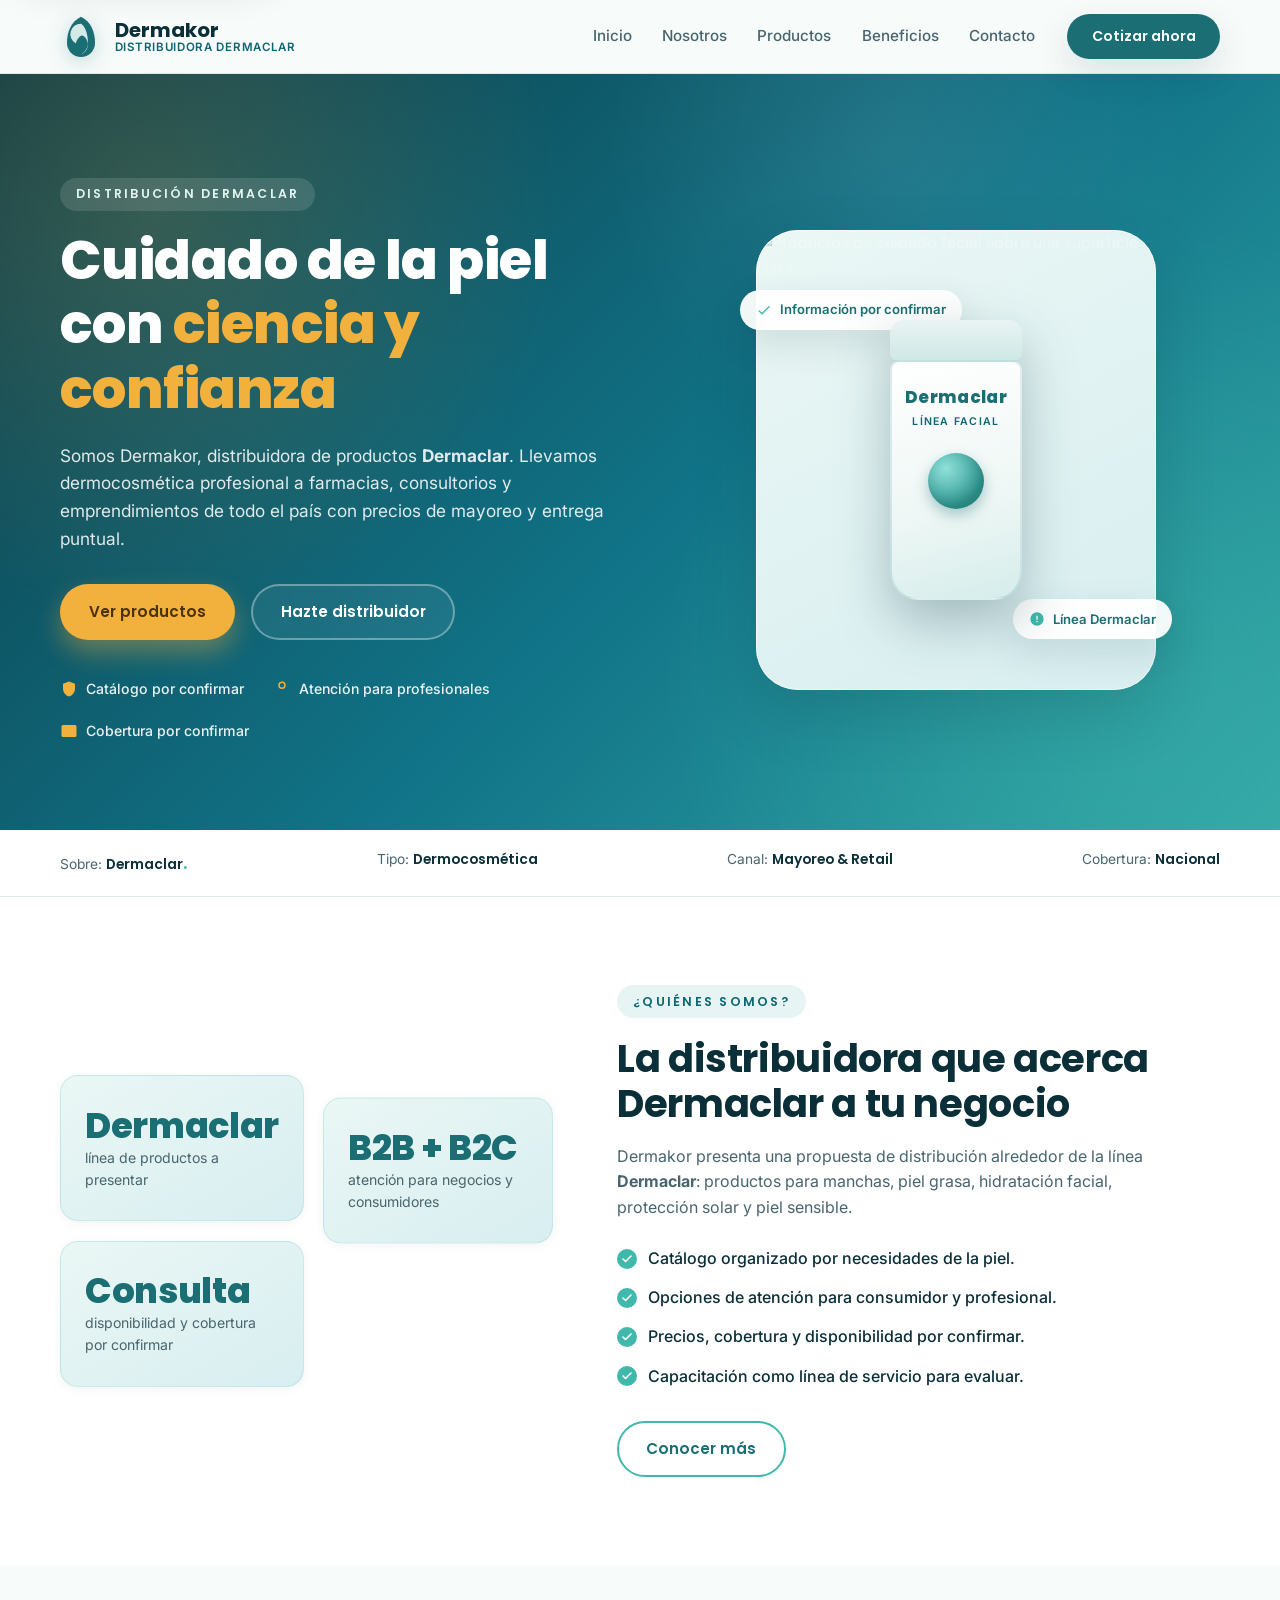
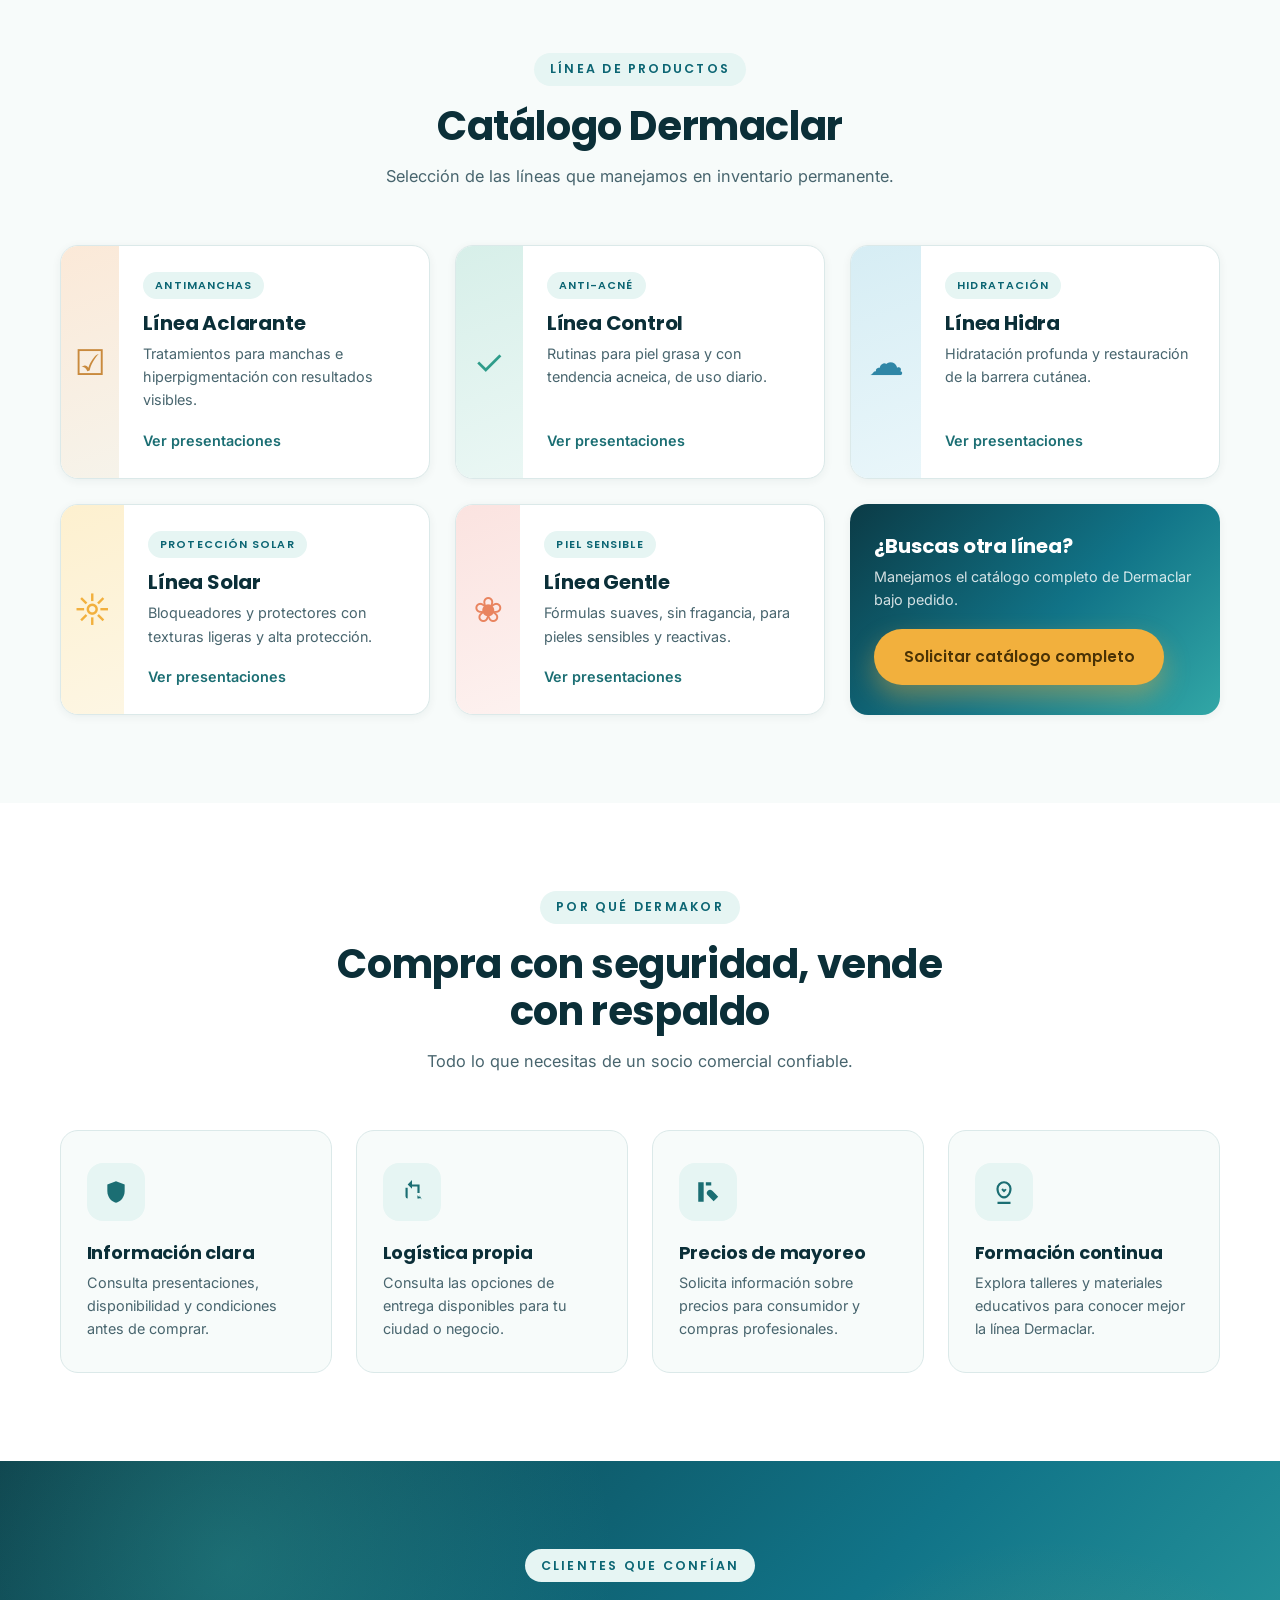
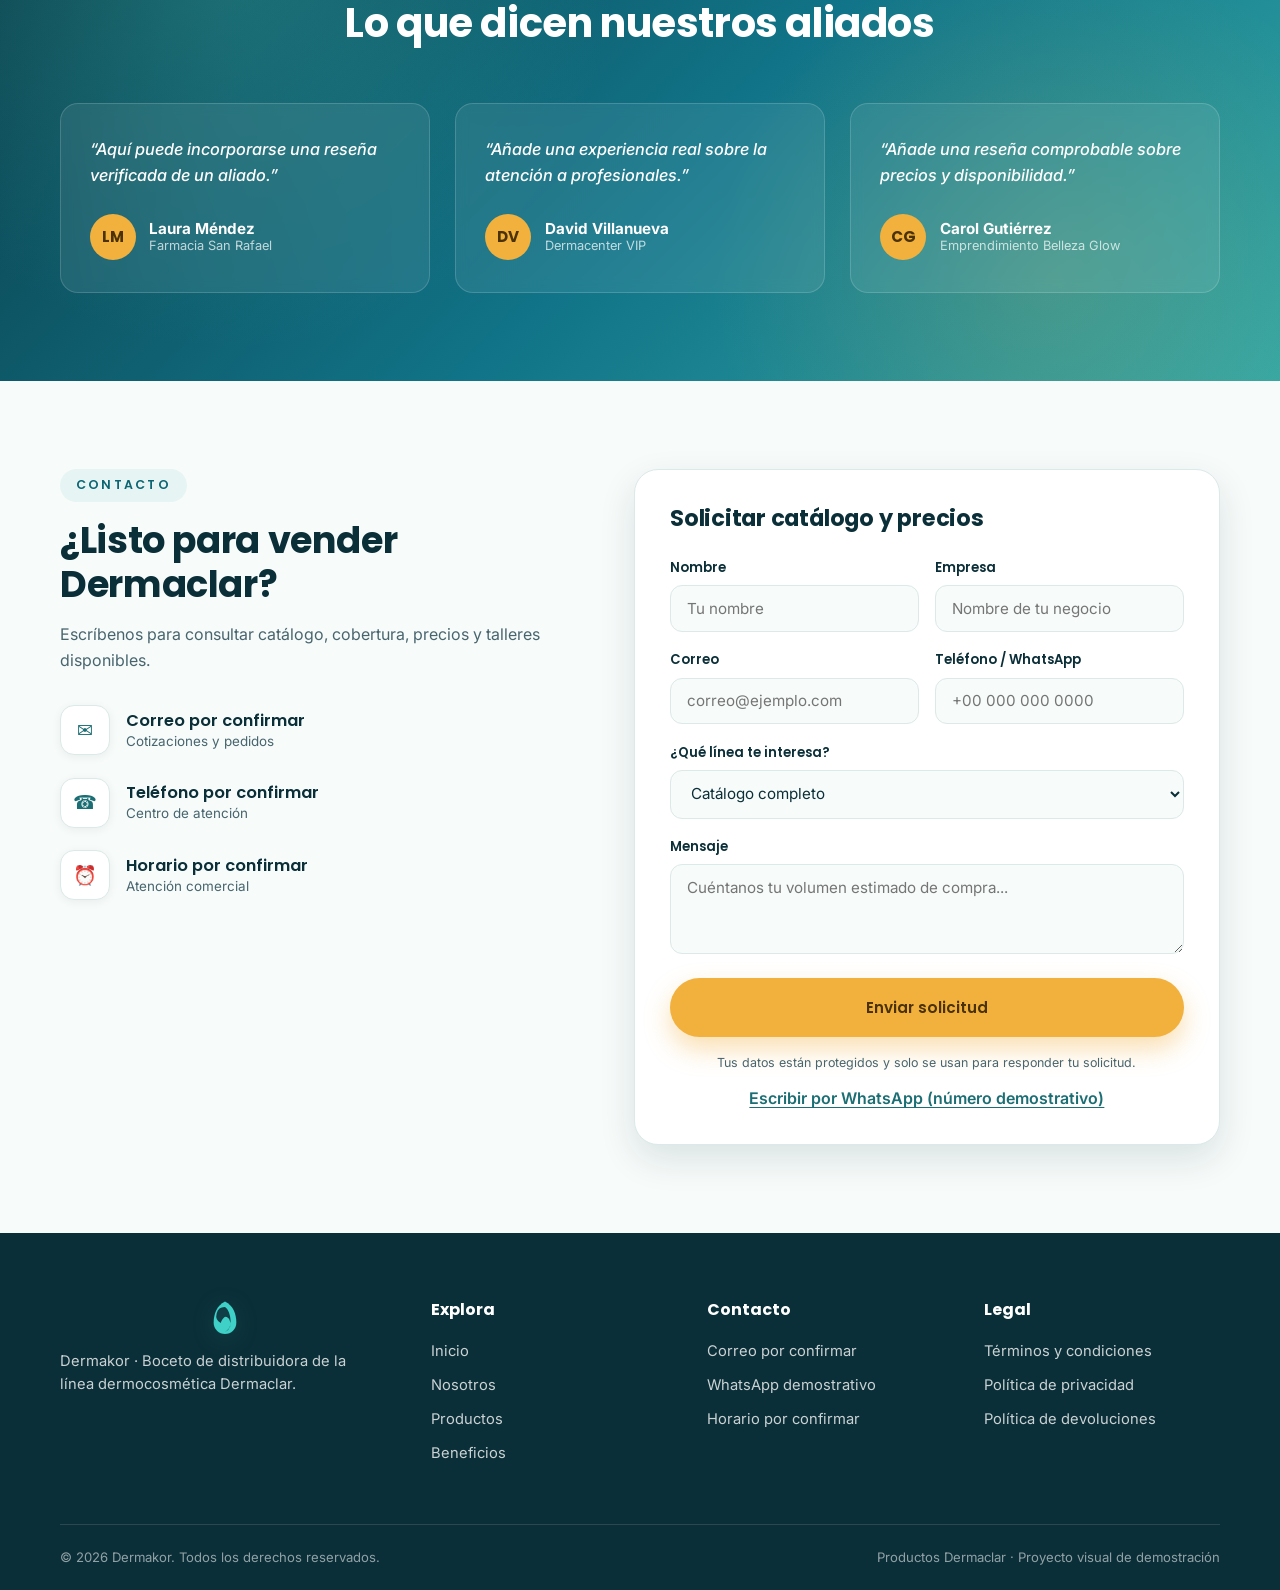
==== index.html @ c78ac9b1 "Publicar sitio web" ====
<!DOCTYPE html>
<html lang="es">
<head>
  <meta charset="UTF-8">
  <meta name="viewport" content="width=device-width, initial-scale=1.0">
  <title>Dermakor | Distribuidora de productos Dermaclar</title>
  <meta name="description" content="Boceto de Dermakor, distribuidora de productos Dermaclar para consumidores y profesionales.">
  <link rel="preconnect" href="https://fonts.googleapis.com">
  <link rel="preconnect" href="https://fonts.gstatic.com" crossorigin>
  <link href="https://fonts.googleapis.com/css2?family=Inter:wght@400;500;600&family=Poppins:wght@500;600;700;800&display=swap" rel="stylesheet">
  <link rel="icon" href="data:image/svg+xml,%3Csvg xmlns='http://www.w3.org/2000/svg' viewBox='0 0 48 48'%3E%3Cpath fill='%231b6e73' d='M24 2C12 8 8 20 8 32a16 16 0 0 0 32 0c0-12-4-24-16-30z'/%3E%3C/svg%3E">
  <link rel="stylesheet" href="styles.css">
</head>
<body>

  <a class="skip-link" href="#contenido">Saltar al contenido principal</a>

  <header class="site-header">
    <div class="container header-inner">
      <a href="#inicio" class="brand" aria-label="Dermakor inicio">
        <span class="brand-mark" aria-hidden="true">
          <svg viewBox="0 0 48 48" width="42" height="42" aria-hidden="true">
            <path fill="#1b6e73" d="M24 2C12 8 8 20 8 32a16 16 0 0 0 32 0c0-12-4-24-16-30z"/>
            <path fill="#eaf7f5" d="M24 10a12 12 0 0 0-6 22.5c1-3.5 2.7-6.2 5-8.2 1.3-1.2 3.4-.9 4.5.3 1 .7 1.9 1.6 2.5 2.7a12 12 0 0 1-6 17.7A16 16 0 0 0 32 32c0-11-3.7-19.4-8-22z" opacity=".9"/>
          </svg>
        </span>
        <span class="brand-text">
          <strong>Dermakor</strong>
          <small>Distribuidora Dermaclar</small>
        </span>
      </a>

      <nav class="main-nav" aria-label="Navegación principal">
        <a href="#inicio">Inicio</a>
        <a href="#nosotros">Nosotros</a>
        <a href="#productos">Productos</a>
        <a href="#beneficios">Beneficios</a>
        <a href="#contacto">Contacto</a>
      </nav>

      <a href="#contacto" class="btn btn-primary header-cta">Cotizar ahora</a>
    </div>
  </header>

  <main id="contenido">

    <!-- HERO -->
    <section class="hero" id="inicio">
      <div class="container hero-grid">
        <div class="hero-copy">
          <span class="eyebrow">Distribución Dermaclar</span>
          <h1>Cuidado de la piel con <span class="accent">ciencia y confianza</span></h1>
          <p>Somos Dermakor, distribuidora de productos <strong>Dermaclar</strong>. Llevamos dermocosmética profesional a farmacias, consultorios y emprendimientos de todo el país con precios de mayoreo y entrega puntual.</p>
          <div class="hero-actions">
            <a href="#productos" class="btn btn-primary">Ver productos</a>
            <a href="#contacto" class="btn btn-ghost">Hazte distribuidor</a>
          </div>
          <ul class="hero-mini">
            <li><svg viewBox="0 0 24 24" width="18" height="18" aria-hidden="true"><path fill="currentColor" d="M12 2 4 5v6c0 5.5 3.4 9.7 8 11 4.6-1.3 8-5.5 8-11V5l-8-3z"/></svg> Catálogo por confirmar</li>
            <li><svg viewBox="0 0 24 24" width="18" height="18" aria-hidden="true"><path fill="currentColor" d="M12 12a5 5 0 1 1 5-5 5 5 0 0 1-5 5zm0-8a3 3 0 1 0 3 3 3 3 0 0 0-3-3z"/></svg> Atención para profesionales</li>
            <li><svg viewBox="0 0 24 24" width="18" height="18" aria-hidden="true"><path fill="currentColor" d="M20 4H4a2 2 0 0 0-2 2v12a2 2 0 0 0 2 2h16a2 2 0 0 0 2-2V6a2 2 0 0 0-2-2z"/></svg> Cobertura por confirmar</li>
          </ul>
        </div>
        <figure class="hero-visual">
          <div class="card-skin">
            <img class="hero-image" src="https://images.unsplash.com/photo-1556228578-8c89e6adf883?auto=format&fit=crop&w=1000&q=85" alt="Productos de cuidado facial sobre una superficie clara" width="1000" height="1150" loading="eager">
            <div class="tube">
              <div class="tube-cap"></div>
              <div class="tube-body"><span>Dermaclar</span><small>Línea facial</small></div>
            </div>
            <div class="float-chip chip-top">
              <svg viewBox="0 0 24 24" width="16" height="16"><path fill="currentColor" d="M9 16.2 4.8 12l-1.4 1.4L9 19 21 7l-1.4-1.4z"/></svg>
              Información por confirmar
            </div>
            <div class="float-chip chip-bottom">
              <svg viewBox="0 0 24 24" width="16" height="16"><path fill="currentColor" d="M12 2a10 10 0 1 0 10 10A10 10 0 0 0 12 2zm1 15h-2v-2h2zm0-4h-2V7h2z"/></svg>
              Línea Dermaclar
            </div>
          </div>
          <figcaption class="visually-hidden">Imagen de referencia para el catálogo Dermakor.</figcaption>
        </figure>
      </div>
    </section>

    <!-- MARQUES DE CONFIANZA -->
    <div class="trust-bar">
      <div class="container trust-inner">
        <span>Sobre: <strong>Dermaclar<span class="dot">.</span></strong></span>
        <span>Tipo: <strong>Dermocosmética</strong></span>
        <span>Canal: <strong>Mayoreo &amp; Retail</strong></span>
        <span>Cobertura: <strong>Nacional</strong></span>
      </div>
    </div>

    <!-- NOSOTROS -->
    <section class="about" id="nosotros">
      <div class="container about-grid">
        <div class="about-media">
          <div class="about-card">
            <h3>Dermaclar</h3>
            <p>línea de productos a presentar</p>
          </div>
          <div class="about-card">
            <h3>B2B + B2C</h3>
            <p>atención para negocios y consumidores</p>
          </div>
          <div class="about-card">
            <h3>Consulta</h3>
            <p>disponibilidad y cobertura por confirmar</p>
          </div>
        </div>
        <div class="about-copy">
          <span class="eyebrow">¿Quiénes somos?</span>
          <h2>La distribuidora que acerca Dermaclar a tu negocio</h2>
          <p>Dermakor presenta una propuesta de distribución alrededor de la línea <strong>Dermaclar</strong>: productos para manchas, piel grasa, hidratación facial, protección solar y piel sensible.</p>
          <ul class="check-list">
            <li>Catálogo organizado por necesidades de la piel.</li>
            <li>Opciones de atención para consumidor y profesional.</li>
            <li>Precios, cobertura y disponibilidad por confirmar.</li>
            <li>Capacitación como línea de servicio para evaluar.</li>
          </ul>
          <a href="#contacto" class="btn btn-outline">Conocer más</a>
        </div>
      </div>
    </section>

    <!-- PRODUCTOS -->
    <section class="products" id="productos">
      <div class="container">
        <div class="section-head">
          <span class="eyebrow">Línea de productos</span>
          <h2>Catálogo Dermaclar</h2>
          <p>Selección de las líneas que manejamos en inventario permanente.</p>
        </div>

        <div class="product-grid">
          <article class="product-card">
            <div class="swatch swatch-clear">
              <span class="swatch-icon" aria-hidden="true">&#9745;</span>
            </div>
            <div class="product-body">
              <span class="tag">Antimanchas</span>
              <h3>Línea Aclarante</h3>
              <p>Tratamientos para manchas e hiperpigmentación con resultados visibles.</p>
              <a class="product-link" href="#contacto">Ver presentaciones</a>
            </div>
          </article>

          <article class="product-card">
            <div class="swatch swatch-mint">
              <span class="swatch-icon" aria-hidden="true">&#10003;</span>
            </div>
            <div class="product-body">
              <span class="tag">Anti-acné</span>
              <h3>Línea Control</h3>
              <p>Rutinas para piel grasa y con tendencia acneica, de uso diario.</p>
              <a class="product-link" href="#contacto">Ver presentaciones</a>
            </div>
          </article>

          <article class="product-card">
            <div class="swatch swatch-blue">
              <span class="swatch-icon" aria-hidden="true">&#9729;</span>
            </div>
            <div class="product-body">
              <span class="tag">Hidratación</span>
              <h3>Línea Hidra</h3>
              <p>Hidratación profunda y restauración de la barrera cutánea.</p>
              <a class="product-link" href="#contacto">Ver presentaciones</a>
            </div>
          </article>

          <article class="product-card">
            <div class="swatch swatch-sun">
              <span class="swatch-icon" aria-hidden="true">&#9788;</span>
            </div>
            <div class="product-body">
              <span class="tag">Protección solar</span>
              <h3>Línea Solar</h3>
              <p>Bloqueadores y protectores con texturas ligeras y alta protección.</p>
              <a class="product-link" href="#contacto">Ver presentaciones</a>
            </div>
          </article>

          <article class="product-card">
            <div class="swatch swatch-cream">
              <span class="swatch-icon" aria-hidden="true">&#10048;</span>
            </div>
            <div class="product-body">
              <span class="tag">Piel sensible</span>
              <h3>Línea Gentle</h3>
              <p>Fórmulas suaves, sin fragancia, para pieles sensibles y reactivas.</p>
              <a class="product-link" href="#contacto">Ver presentaciones</a>
            </div>
          </article>

          <article class="product-card product-card-cta">
            <div class="product-body">
              <h3>¿Buscas otra línea?</h3>
              <p>Manejamos el catálogo completo de Dermaclar bajo pedido.</p>
              <a href="#contacto" class="btn btn-primary">Solicitar catálogo completo</a>
            </div>
          </article>
        </div>
      </div>
    </section>

    <!-- BENEFICIOS -->
    <section class="benefits" id="beneficios">
      <div class="container">
        <div class="section-head">
          <span class="eyebrow">Por qué Dermakor</span>
          <h2>Compra con seguridad, vende con respaldo</h2>
          <p>Todo lo que necesitas de un socio comercial confiable.</p>
        </div>

        <div class="benefit-grid">
          <div class="benefit">
            <span class="benefit-icon" aria-hidden="true">
              <svg viewBox="0 0 24 24" width="26" height="26"><path fill="currentColor" d="M12 2 4 5v6c0 5.5 3.4 9.7 8 11 4.6-1.3 8-5.5 8-11V5l-8-3z"/></svg>
            </span>
            <h3>Información clara</h3>
            <p>Consulta presentaciones, disponibilidad y condiciones antes de comprar.</p>
          </div>
          <div class="benefit">
            <span class="benefit-icon" aria-hidden="true">
              <svg viewBox="0 0 24 24" width="26" height="26"><path fill="currentColor" d="M12 3v2h7v8h-2V7h-5v2l-4-4 4-4v2zm7 12v3H8a2 2 0 0 1-2-2V8h2v10h9v-3l4 4z"/></svg>
            </span>
            <h3>Logística propia</h3>
            <p>Consulta las opciones de entrega disponibles para tu ciudad o negocio.</p>
          </div>
          <div class="benefit">
            <span class="benefit-icon" aria-hidden="true">
              <svg viewBox="0 0 24 24" width="26" height="26"><path fill="currentColor" d="M11.8 10.9a3 3 0 0 1 4.2 0l5.4 5.4-4.2 4.2-5.4-5.4a3 3 0 0 1 0-4.2zM3 21V3h5v18zM10 3h5v3h-5z"/></svg>
            </span>
            <h3>Precios de mayoreo</h3>
            <p>Solicita información sobre precios para consumidor y compras profesionales.</p>
          </div>
          <div class="benefit">
            <span class="benefit-icon" aria-hidden="true">
              <svg viewBox="0 0 24 24" width="26" height="26"><path fill="currentColor" d="M12 2a7 7 0 0 1 7 7c0 5-3.5 9-7 9s-7-4-7-9a7 7 0 0 1 7-7zm0 2a5 5 0 0 0-5 5c0 4.2 2.4 6.8 5 7 2.6-.2 5-2.8 5-7a5 5 0 0 0-5-5zm-1 4.5L9.5 10 12 12.5l2.5-2.5L13 9l-1 1zM6 21h12v2H6z"/></svg>
            </span>
            <h3>Formación continua</h3>
            <p>Explora talleres y materiales educativos para conocer mejor la línea Dermaclar.</p>
          </div>
        </div>
      </div>
    </section>

    <!-- TESTIMONIOS -->
    <section class="testimonials">
      <div class="container">
        <div class="section-head light">
          <span class="eyebrow eye-light">Clientes que confían</span>
          <h2>Lo que dicen nuestros aliados</h2>
        </div>
        <div class="quote-grid">
          <figure class="quote">
            <blockquote>“Aquí puede incorporarse una reseña verificada de un aliado.”</blockquote>
            <figcaption>
              <span class="quote-avatar">LM</span>
              <div><strong>Laura Méndez</strong><small>Farmacia San Rafael</small></div>
            </figcaption>
          </figure>
          <figure class="quote">
            <blockquote>“Añade una experiencia real sobre la atención a profesionales.”</blockquote>
            <figcaption>
              <span class="quote-avatar">DV</span>
              <div><strong>David Villanueva</strong><small>Dermacenter VIP</small></div>
            </figcaption>
          </figure>
          <figure class="quote">
            <blockquote>“Añade una reseña comprobable sobre precios y disponibilidad.”</blockquote>
            <figcaption>
              <span class="quote-avatar">CG</span>
              <div><strong>Carol Gutiérrez</strong><small>Emprendimiento Belleza Glow</small></div>
            </figcaption>
          </figure>
        </div>
      </div>
    </section>

    <!-- CONTACTO -->
    <section class="contact" id="contacto">
      <div class="container contact-grid">
        <div class="contact-info">
          <span class="eyebrow">Contacto</span>
          <h2>¿Listo para vender Dermaclar?</h2>
          <p>Escríbenos para consultar catálogo, cobertura, precios y talleres disponibles.</p>
          <ul class="contact-list">
            <li>
              <span class="c-icon" aria-hidden="true">&#9993;</span>
              <div><strong>Correo por confirmar</strong><small>Cotizaciones y pedidos</small></div>
            </li>
            <li>
              <span class="c-icon" aria-hidden="true">&#9742;</span>
              <div><strong>Teléfono por confirmar</strong><small>Centro de atención</small></div>
            </li>
            <li>
              <span class="c-icon" aria-hidden="true">&#9200;</span>
              <div><strong>Horario por confirmar</strong><small>Atención comercial</small></div>
            </li>
          </ul>
        </div>
        <form class="contact-form" action="#" method="post">
          <h3>Solicitar catálogo y precios</h3>
          <div class="field-row">
            <label>Nombre<input type="text" name="nombre" placeholder="Tu nombre" required></label>
            <label>Empresa<input type="text" name="empresa" placeholder="Nombre de tu negocio" required></label>
          </div>
          <div class="field-row">
            <label>Correo<input type="email" name="correo" placeholder="correo@ejemplo.com" required></label>
            <label>Teléfono / WhatsApp<input type="tel" name="telefono" placeholder="+00 000 000 0000"></label>
          </div>
          <label>¿Qué línea te interesa?
            <select name="linea">
              <option value="todas">Catálogo completo</option>
              <option value="aclarante">Línea Aclarante</option>
              <option value="control">Línea Control</option>
              <option value="hidra">Línea Hidra</option>
              <option value="solar">Línea Solar</option>
              <option value="gentle">Línea Gentle</option>
            </select>
          </label>
          <label>Mensaje<textarea name="mensaje" rows="3" placeholder="Cuéntanos tu volumen estimado de compra..."></textarea></label>
          <button class="btn btn-primary" type="submit">Enviar solicitud</button>
          <p class="form-note">Tus datos están protegidos y solo se usan para responder tu solicitud.</p>
          <a class="whatsapp-link" href="https://wa.me/593999999999">Escribir por WhatsApp (número demostrativo)</a>
        </form>
      </div>
    </section>

  </main>

  <footer class="site-footer">
    <div class="container footer-grid">
      <div class="footer-brand">
        <span class="brand-mark brand-mark-small" aria-hidden="true">
          <svg viewBox="0 0 48 48" width="34" height="34" aria-hidden="true">
            <path fill="#3fd0c7" d="M24 2C12 8 8 20 8 32a16 16 0 0 0 32 0c0-12-4-24-16-30z"/>
            <path fill="#0b2f38" d="M24 10a12 12 0 0 0-6 22.5c1-3.5 2.7-6.2 5-8.2 1.3-1.2 3.4-.9 4.5.3 1 .7 1.9 1.6 2.5 2.7a12 12 0 0 1-6 17.7A16 16 0 0 0 32 32c0-11-3.7-19.4-8-22z" opacity=".9"/>
          </svg>
        </span>
        <p>Dermakor · Boceto de distribuidora de la línea dermocosmética Dermaclar.</p>
      </div>
      <nav class="footer-nav" aria-label="Mapa del sitio">
        <strong>Explora</strong>
        <a href="#inicio">Inicio</a>
        <a href="#nosotros">Nosotros</a>
        <a href="#productos">Productos</a>
        <a href="#beneficios">Beneficios</a>
      </nav>
      <div class="footer-contact">
        <strong>Contacto</strong>
        <span>Correo por confirmar</span>
        <span>WhatsApp demostrativo</span>
        <span>Horario por confirmar</span>
      </div>
      <div class="footer-legal">
        <strong>Legal</strong>
        <a href="#">Términos y condiciones</a>
        <a href="#">Política de privacidad</a>
        <a href="#">Política de devoluciones</a>
      </div>
    </div>
    <div class="container footer-base">
      <span>© 2026 Dermakor. Todos los derechos reservados.</span>
      <span>Productos Dermaclar · Proyecto visual de demostración</span>
    </div>
  </footer>

</body>
</html>
---- styles.css ----
/* ============================================================
   DERMAKOR · Distribuidora Dermaclar
   Hoja de estilos principal
   ============================================================ */

:root {
  /* Paleta Dermaclar */
  --mint: #40b8ac;
  --mint-deep: #1b6e73;
  --mint-soft: #e6f5f3;
  --teal-ink: #0b2f38;
  --sea: #0b6573;
  --slate: #48656e;
  --line: #dbe9e9;
  --cream: #f7fbfa;
  --sunny: #f2b03d;
  --coral: #e9845f;

  --white: #ffffff;

  --grad-hero: linear-gradient(135deg, #0b3b46 0%, #117488 55%, #32a7a6 100%);
  --grad-card: linear-gradient(150deg, #eaf7f5 0%, #d8eef0 100%);

  --shadow-sm: 0 2px 10px rgba(11, 47, 56, .06);
  --shadow-md: 0 14px 36px rgba(11, 47, 56, .12);
  --shadow-lg: 0 24px 60px rgba(11, 47, 56, .18);

  --radius: 18px;
  --radius-sm: 12px;

  --font-body: 'Inter', system-ui, -apple-system, Segoe UI, Roboto, sans-serif;
  --font-display: 'Poppins', 'Inter', system-ui, sans-serif;
}

* { margin: 0; padding: 0; box-sizing: border-box; }

html { scroll-behavior: smooth; scroll-padding-top: 88px; }

body {
  font-family: var(--font-body);
  color: var(--teal-ink);
  background: var(--cream);
  line-height: 1.6;
  font-size: 16px;
  -webkit-font-smoothing: antialiased;
}

main { scroll-margin-top: 88px; }

img, svg { display: block; max-width: 100%; }
a { color: inherit; text-decoration: none; }

.skip-link {
  position: fixed;
  top: -70px;
  left: 1rem;
  z-index: 100;
  padding: .7rem 1.3rem;
  background: var(--mint-deep);
  color: var(--white);
  font-family: var(--font-display);
  font-weight: 600;
  font-size: .9rem;
  border-radius: 999px;
  box-shadow: var(--shadow-md);
  transition: top .18s ease;
}
.skip-link:focus-visible { top: 1rem; }

a:focus-visible,
button:focus-visible {
  outline: 3px solid var(--sunny);
  outline-offset: 3px;
  border-radius: 4px;
}

.visually-hidden {
  position: absolute;
  width: 1px;
  height: 1px;
  padding: 0;
  margin: -1px;
  overflow: hidden;
  clip: rect(0, 0, 0, 0);
  white-space: nowrap;
  border: 0;
}

.container {
  width: min(1160px, 92%);
  margin-inline: auto;
}

h1, h2, h3 { font-family: var(--font-display); line-height: 1.18; letter-spacing: -.01em; }

/* ---------- Botones ---------- */
.btn {
  display: inline-flex;
  align-items: center;
  justify-content: center;
  gap: .5rem;
  padding: .85rem 1.7rem;
  border-radius: 999px;
  font-family: var(--font-display);
  font-weight: 600;
  font-size: .95rem;
  border: 2px solid transparent;
  cursor: pointer;
  transition: transform .18s ease, box-shadow .18s ease, background .18s ease, color .18s ease;
}
.btn:active { transform: scale(.97); }

.btn-primary { background: var(--white); color: var(--teal-ink); box-shadow: var(--shadow-md); }
.btn-primary:hover { background: var(--mint-soft); }

.hero .btn-primary, .product-card-cta .btn-primary, .contact-form .btn-primary { background: var(--sunny); color: #4a3205; box-shadow: 0 12px 26px rgba(242, 176, 61, .4); }
.hero .btn-primary:hover { background: #f7bc55; }

.btn-ghost { background: rgba(255,255,255,.06); color: var(--white); border-color: rgba(255,255,255,.35); backdrop-filter: blur(2px); }
.btn-ghost:hover { background: rgba(255,255,255,.16); }

.btn-outline { background: transparent; color: var(--mint-deep); border-color: var(--mint); }
.btn-outline:hover { background: var(--mint-soft); }

/* ---------- Eyebrow ---------- */
.eyebrow {
  display: inline-block;
  font-family: var(--font-display);
  font-weight: 600;
  font-size: .78rem;
  letter-spacing: .18em;
  text-transform: uppercase;
  color: var(--sea);
  background: var(--mint-soft);
  padding: .4rem 1rem;
  border-radius: 999px;
  margin-bottom: 1.1rem;
}
.accent { color: var(--sunny); }

/* ============================================================
   HEADER
   ============================================================ */
.site-header {
  position: sticky;
  top: 0;
  z-index: 50;
  background: rgba(247, 251, 250, .85);
  backdrop-filter: blur(10px);
  border-bottom: 1px solid var(--line);
}

.header-inner {
  display: flex;
  align-items: center;
  gap: 2rem;
  padding-block: .85rem;
}

.brand { display: flex; align-items: center; gap: .8rem; margin-right: auto; }
.brand-mark { display: grid; place-items: center; filter: drop-shadow(0 4px 10px rgba(27,110,115,.25)); }
.brand-text { display: flex; flex-direction: column; line-height: 1.1; }
.brand-text strong { font-family: var(--font-display); font-weight: 700; font-size: 1.25rem; color: var(--teal-ink); }
.brand-text small { font-size: .72rem; letter-spacing: .06em; text-transform: uppercase; color: var(--sea); font-weight: 600; }

.main-nav { display: flex; gap: 1.9rem; }
.main-nav a { font-weight: 500; font-size: .95rem; color: var(--slate); position: relative; padding-block: .25rem; }
.main-nav a::after {
  content: "";
  position: absolute;
  left: 0; bottom: -2px;
  width: 0; height: 2px;
  background: var(--mint);
  border-radius: 2px;
  transition: width .2s ease;
}
.main-nav a:hover { color: var(--mint-deep); }
.main-nav a:hover::after { width: 100%; }

.header-cta { padding: .6rem 1.4rem; font-size: .88rem; }
.header-cta.btn-primary { background: var(--mint-deep); color: var(--white); }
.header-cta.btn-primary:hover { background: var(--sea); }

/* ============================================================
   HERO
   ============================================================ */
.hero { background: var(--grad-hero); color: var(--white); position: relative; overflow: hidden; }
.hero::before {
  content: "";
  position: absolute; inset: 0;
  background:
    radial-gradient(circle at 12% 18%, rgba(242,176,61,.18), transparent 32%),
    radial-gradient(circle at 88% 80%, rgba(64,184,172,.35), transparent 36%),
    radial-gradient(circle at 70% 10%, rgba(255,255,255,.08), transparent 26%);
  pointer-events: none;
}

.hero-grid {
  position: relative;
  display: grid;
  grid-template-columns: 1.05fr .95fr;
  gap: 3rem;
  align-items: center;
  padding-block: 6.5rem 5.5rem;
}

.hero-copy .eyebrow { background: rgba(255,255,255,.12); color: #dff5f0; }
.hero-copy h1 { font-size: clamp(2.1rem, 4.6vw, 3.4rem); font-weight: 800; margin-bottom: 1.3rem; }
.hero-copy p { font-size: 1.08rem; color: rgba(255,255,255,.87); max-width: 34rem; }

.hero-actions { display: flex; gap: 1rem; flex-wrap: wrap; margin-top: 2rem; }

.hero-mini { list-style: none; display: flex; flex-wrap: wrap; gap: 1.2rem 1.8rem; margin-top: 2.4rem; }
.hero-mini li { display: flex; align-items: center; gap: .5rem; font-size: .88rem; color: rgba(255,255,255,.92); font-weight: 500; }
.hero-mini svg { color: var(--sunny); }

/* Caja visual */
.hero-visual { display: grid; place-items: center; }

.card-skin {
  position: relative;
  width: min(400px, 100%);
  aspect-ratio: 4 / 4.6;
  background: var(--grad-card);
  border-radius: 42px;
  box-shadow: var(--shadow-lg), inset 0 0 0 1px rgba(255,255,255,.6);
  display: grid;
  place-items: center;
}

.hero-image {
  position: absolute;
  inset: 0;
  width: 100%;
  height: 100%;
  object-fit: cover;
  border-radius: inherit;
  opacity: .28;
}

.tube {
    position: relative;
    z-index: 1;
  width: 132px;
  filter: drop-shadow(0 22px 26px rgba(11,47,56,.28));
  animation: bob 5s ease-in-out infinite;
}
.tube-cap {
  width: 100%; height: 40px;
  background: linear-gradient(180deg, #e9f4f3, #cfe8e6);
  border-radius: 14px 14px 6px 6px;
}
.tube-body {
  height: 240px;
  background: linear-gradient(165deg, #ffffff, #eef7f5 60%, #d5edeb);
  border-radius: 10px 10px 28px 28px;
  padding: 1rem 1.1rem;
  display: flex; flex-direction: column; align-items: center; text-align: center;
  border: 2px solid rgba(27,110,115,.12);
}
.tube-body span { font-family: var(--font-display); font-weight: 800; font-size: 1.05rem; color: var(--mint-deep); margin-top: .4rem; letter-spacing: .02em; }
.tube-body small { font-size: .66rem; letter-spacing: .12em; text-transform: uppercase; color: var(--sea); font-weight: 600; margin-top: .15rem; }
.tube-body::after {
  content: "";
  width: 56px; height: 56px;
  margin-top: 1.4rem;
  border-radius: 50%;
  background: radial-gradient(circle at 32% 28%, #8fe0d8, #2f9b95 70%);
  box-shadow: inset -6px -8px 14px rgba(0,0,0,.15), 0 6px 14px rgba(27,110,115,.35);
}

@keyframes bob { 0%,100% { transform: translateY(0); } 50% { transform: translateY(-12px); } }

.float-chip {
  position: absolute;
  display: flex; align-items: center; gap: .5rem;
  background: rgba(255,255,255,.94);
  font-size: .82rem; font-weight: 600;
  padding: .6rem 1rem;
  border-radius: 999px;
  box-shadow: var(--shadow-md);
  color: var(--mint-deep);
}

.whatsapp-link {
  display: block;
  margin-top: .8rem;
  color: var(--mint-deep);
  font-weight: 600;
  text-align: center;
  text-decoration: underline;
  text-underline-offset: .2em;
}
.float-chip svg { color: var(--mint); }
.chip-top { top: 13%; left: -4%; }
.chip-bottom { bottom: 11%; right: -4%; animation: bob 5s ease-in-out infinite; animation-delay: 1.2s; }

/* ============================================================
   TRUST BAR
   ============================================================ */
.trust-bar { background: var(--white); border-bottom: 1px solid var(--line); }
.trust-inner { display: flex; flex-wrap: wrap; justify-content: space-between; gap: .6rem 2rem; padding-block: 1.1rem; font-size: .86rem; color: var(--slate); }
.trust-inner strong { color: var(--teal-ink); font-family: var(--font-display); font-weight: 600; }
.trust-inner .dot { color: var(--mint); font-size: 1.2rem; }

/* ============================================================
   SECCIONES BASE
   ============================================================ */
section:not(.hero) { padding-block: 5.5rem; }
.section-head { text-align: center; max-width: 40rem; margin: 0 auto 3.5rem; }
.section-head h2 { font-size: clamp(1.7rem, 3.2vw, 2.5rem); margin-bottom: .8rem; }
.section-head p { color: var(--slate); font-size: 1.02rem; }
.section-head.light h2 { color: var(--white); }
.section-head.light p { color: rgba(255,255,255,.8); }
.eyebrow.light { background: rgba(255,255,255,.14); color: #dff5f0; }

/* ============================================================
   NOSOTROS
   ============================================================ */
.about { background: var(--white); }
.about-grid { display: grid; grid-template-columns: .9fr 1.1fr; gap: 4rem; align-items: center; }

.about-media { display: grid; grid-template-columns: 1fr 1fr; gap: 1.2rem; }
.about-card {
  background: var(--grad-card);
  border-radius: var(--radius);
  padding: 1.8rem 1.5rem;
  box-shadow: var(--shadow-sm);
  border: 1px solid rgba(64,184,172,.18);
  transition: transform .2s ease, box-shadow .2s ease;
}
.about-card:nth-child(2) { transform: translateY(1.4rem); }
.about-card:hover { transform: translateY(-4px); box-shadow: var(--shadow-md); }
.about-card:nth-child(2):hover { transform: translateY(.6rem); }
.about-card h3 { font-size: 2.2rem; color: var(--mint-deep); font-weight: 800; }
.about-card p { font-size: .88rem; color: var(--slate); }

.about-copy h2 { font-size: clamp(1.6rem, 3vw, 2.4rem); margin-bottom: 1.1rem; }
.about-copy > p { color: var(--slate); margin-bottom: 1.6rem; max-width: 33rem; }

.check-list { list-style: none; margin-bottom: 2rem; display: grid; gap: .85rem; }
.check-list li { display: flex; align-items: flex-start; gap: .7rem; font-weight: 500; }
.check-list li::before {
  content: "";
  flex-shrink: 0;
  width: 20px; height: 20px;
  margin-top: .15rem;
  border-radius: 50%;
  background: var(--mint) url("data:image/svg+xml,%3Csvg xmlns='http://www.w3.org/2000/svg' viewBox='0 0 24 24' fill='none' stroke='white' stroke-width='3.2' stroke-linecap='round' stroke-linejoin='round'%3E%3Cpath d='M20 6 9 17l-5-5'/%3E%3C/svg%3E") center/12px no-repeat;
}

/* ============================================================
   PRODUCTOS
   ============================================================ */
.products { background: var(--cream); }

.product-grid { display: grid; grid-template-columns: repeat(3, 1fr); gap: 1.6rem; }

.product-card {
  background: var(--white);
  border-radius: var(--radius);
  overflow: hidden;
  border: 1px solid var(--line);
  box-shadow: var(--shadow-sm);
  transition: transform .22s ease, box-shadow .22s ease;
  display: flex;
}
.product-card:hover { transform: translateY(-6px); box-shadow: var(--shadow-md); }

.swatch { width: 110px; display: grid; place-items: center; background: var(--mint-soft); }
.swatch-icon { font-size: 2.2rem; color: var(--mint-deep); }
.swatch-clear { background: linear-gradient(160deg, #fbe9d8, #f6f3ea); }
.swatch-clear .swatch-icon { color: #c98a3d; }
.swatch-mint { background: linear-gradient(160deg, #d7efe9, #eaf7f4); }
.swatch-mint .swatch-icon { color: #2e9c8a; }
.swatch-blue { background: linear-gradient(160deg, #d6edf4, #e9f6fa); }
.swatch-blue .swatch-icon { color: #2f86a6; }
.swatch-sun { background: linear-gradient(160deg, #fdf0cf, #fdf6e3); }
.swatch-sun .swatch-icon { color: var(--sunny); }
.swatch-cream { background: linear-gradient(160deg, #fbe3e0, #fdf1ef); }
.swatch-cream .swatch-icon { color: var(--coral); }

.product-body { padding: 1.6rem 1.5rem; display: flex; flex-direction: column; align-items: flex-start; }
.tag {
  font-family: var(--font-display);
  font-size: .68rem; font-weight: 600;
  letter-spacing: .1em; text-transform: uppercase;
  color: var(--sea);
  background: var(--mint-soft);
  padding: .3rem .75rem;
  border-radius: 999px;
  margin-bottom: .8rem;
}
.product-body h3 { font-size: 1.25rem; margin-bottom: .45rem; }
.product-body p { font-size: .9rem; color: var(--slate); margin-bottom: 1.1rem; }
.product-link { font-size: .9rem; font-weight: 600; color: var(--mint-deep); margin-top: auto; }
.product-link:hover { color: var(--sea); text-decoration: underline; }

.product-card-cta {
  background: var(--grad-hero);
  border: none;
  align-items: stretch;
}
.product-card-cta .product-body { justify-content: center; align-items: flex-start; color: var(--white); }
.product-card-cta h3 { color: var(--white); }
.product-card-cta p { color: rgba(255,255,255,.82); }

/* ============================================================
   BENEFICIOS
   ============================================================ */
.benefits { background: var(--white); }

.benefit-grid { display: grid; grid-template-columns: repeat(4, 1fr); gap: 1.5rem; }

.benefit {
  background: var(--cream);
  border: 1px solid var(--line);
  border-radius: var(--radius);
  padding: 2rem 1.6rem;
  text-align: left;
  transition: transform .22s ease, box-shadow .22s ease, border-color .22s ease;
  position: relative;
  overflow: hidden;
}
.benefit:hover { transform: translateY(-6px); box-shadow: var(--shadow-md); border-color: rgba(64,184,172,.4); }

.benefit-icon {
  display: grid; place-items: center;
  width: 58px; height: 58px;
  border-radius: 16px;
  background: var(--mint-soft);
  color: var(--mint-deep);
  margin-bottom: 1.3rem;
  transition: background .2s ease, color .2s ease;
}
.benefit:hover .benefit-icon { background: var(--mint-deep); color: var(--mint-soft); }
.benefit h3 { font-size: 1.12rem; margin-bottom: .5rem; }
.benefit p { font-size: .9rem; color: var(--slate); }

/* ============================================================
   TESTIMONIOS
   ============================================================ */
.testimonials { background: var(--grad-hero); position: relative; overflow: hidden; }
.testimonials::before {
  content: "";
  position: absolute; inset: 0;
  background: radial-gradient(circle at 18% 20%, rgba(64,184,172,.3), transparent 34%),
              radial-gradient(circle at 82% 80%, rgba(242,176,61,.16), transparent 30%);
  pointer-events: none;
}
.testimonials .container { position: relative; }

.quote-grid { display: grid; grid-template-columns: repeat(3, 1fr); gap: 1.6rem; }

.quote {
  background: rgba(255,255,255,.08);
  border: 1px solid rgba(255,255,255,.16);
  backdrop-filter: blur(6px);
  border-radius: var(--radius);
  padding: 2rem 1.8rem;
  transition: transform .22s ease, background .22s ease;
}
.quote:hover { transform: translateY(-5px); background: rgba(255,255,255,.14); }
.quote blockquote { font-size: 1.02rem; color: var(--white); font-weight: 500; margin-bottom: 1.6rem; font-style: italic; }
.quote figcaption { display: flex; align-items: center; gap: .85rem; }
.quote-avatar {
  display: grid; place-items: center;
  width: 46px; height: 46px;
  border-radius: 50%;
  background: var(--sunny);
  color: #4a3205;
  font-family: var(--font-display);
  font-weight: 700; font-size: .95rem;
}
.quote figcaption div { display: flex; flex-direction: column; line-height: 1.3; }
.quote figcaption strong { color: var(--white); font-size: .95rem; }
.quote figcaption small { color: rgba(255,255,255,.72); font-size: .8rem; }

/* ============================================================
   CONTACTO
   ============================================================ */
.contact { background: var(--cream); }
.contact-grid { display: grid; grid-template-columns: 1fr 1.15fr; gap: 4rem; align-items: start; }

.contact-info h2 { font-size: clamp(1.6rem, 3vw, 2.3rem); margin-bottom: 1rem; }
.contact-info > p { color: var(--slate); margin-bottom: 2rem; max-width: 30rem; }

.contact-list { list-style: none; display: grid; gap: 1.4rem; }
.contact-list li { display: flex; align-items: center; gap: 1rem; }
.c-icon {
  display: grid; place-items: center;
  width: 50px; height: 50px;
  border-radius: 14px;
  background: var(--white);
  border: 1px solid var(--line);
  box-shadow: var(--shadow-sm);
  color: var(--mint-deep);
  font-size: 1.2rem;
}
.contact-list div { display: flex; flex-direction: column; line-height: 1.35; }
.contact-list strong { font-family: var(--font-display); font-weight: 600; font-size: 1.02rem; }
.contact-list small { color: var(--slate); font-size: .84rem; }

.contact-form {
  background: var(--white);
  border-radius: 24px;
  border: 1px solid var(--line);
  box-shadow: var(--shadow-md);
  padding: 2.2rem 2.2rem 2rem;
}
.contact-form h3 { font-size: 1.4rem; margin-bottom: 1.6rem; }

.field-row { display: grid; grid-template-columns: 1fr 1fr; gap: 1rem; }

.contact-form label {
  display: flex; flex-direction: column;
  gap: .45rem;
  font-family: var(--font-display);
  font-weight: 600;
  font-size: .82rem;
  color: var(--teal-ink);
  margin-bottom: 1.1rem;
}
.contact-form input,
.contact-form select,
.contact-form textarea {
  font-family: var(--font-body);
  font-size: .95rem;
  color: var(--teal-ink);
  padding: .8rem 1rem;
  border-radius: var(--radius-sm);
  border: 1.5px solid var(--line);
  background: var(--cream);
  width: 100%;
  transition: border-color .18s ease, box-shadow .18s ease, background .18s ease;
}
.contact-form input:focus,
.contact-form select:focus,
.contact-form textarea:focus {
  outline: none;
  border-color: var(--mint);
  background: var(--white);
  box-shadow: 0 0 0 4px rgba(64,184,172,.16);
}
.contact-form textarea { resize: vertical; min-height: 90px; }
.contact-form .btn { width: 100%; margin-top: .4rem; }
.contact-form .btn-primary { padding: 1rem; }
.form-note { font-size: .78rem; color: var(--slate); text-align: center; margin-top: 1rem; }

/* ============================================================
   FOOTER
   ============================================================ */
.site-footer { background: var(--teal-ink); color: rgba(255,255,255,.78); }
.footer-grid {
  display: grid;
  grid-template-columns: 1.4fr 1fr 1fr 1fr;
  gap: 2.5rem;
  padding-block: 4rem 3rem;
}
.footer-grid strong { display: block; font-family: var(--font-display); color: var(--white); font-size: 1rem; margin-bottom: 1.1rem; }
.footer-brand p { max-width: 20rem; margin-top: 1rem; font-size: .92rem; }

.brand-mark-small { margin-top: .2rem; }

.footer-nav a, .footer-legal a { display: block; font-size: .92rem; margin-bottom: .65rem; transition: color .18s ease; }
.footer-nav a:hover, .footer-legal a:hover { color: var(--mint); }
.footer-contact span { display: block; font-size: .92rem; margin-bottom: .65rem; }

.footer-base {
  display: flex;
  flex-wrap: wrap;
  justify-content: space-between;
  gap: .6rem 2rem;
  padding-block: 1.4rem;
  border-top: 1px solid rgba(255,255,255,.12);
  font-size: .82rem;
  color: rgba(255,255,255,.55);
}

/* ============================================================
   RESPONSIVE
   ============================================================ */
@media (max-width: 1024px) {
  .hero-grid { grid-template-columns: 1fr; gap: 4.5rem; padding-block: 4.5rem; }
  .hero-copy { text-align: center; }
  .hero-copy p { margin-inline: auto; }
  .hero-actions { justify-content: center; }
  .hero-mini { justify-content: center; }
  .hero-visual { max-width: 380px; margin-inline: auto; }

  .product-grid { grid-template-columns: repeat(2, 1fr); }
  .benefit-grid { grid-template-columns: repeat(2, 1fr); }
  .about-grid, .contact-grid { grid-template-columns: 1fr; gap: 3rem; }
  .about-media { max-width: 480px; }
  .footer-grid { grid-template-columns: 1fr 1fr; }
}

@media (max-width: 720px) {
  .main-nav, .header-cta { display: none; }
  .header-inner { justify-content: space-between; }
  .trust-inner { justify-content: flex-start; }

  .product-grid { grid-template-columns: 1fr; }
  .benefit-grid { grid-template-columns: 1fr; }
  .quote-grid { grid-template-columns: 1fr; }
  .field-row { grid-template-columns: 1fr; gap: 0; }
  .about-media { grid-template-columns: 1fr 1fr; }
  .chip-top { left: -2%; }
  .chip-bottom { right: -2%; }
  .footer-grid { grid-template-columns: 1fr; gap: 2rem; }
  .footer-base { flex-direction: column; }
  section:not(.hero) { padding-block: 3.5rem; }
}

/* ============================================================
   MOVIMIENTO REDUCIDO
   ============================================================ */
@media (prefers-reduced-motion: reduce) {
  *,
  *::before,
  *::after {
    animation-duration: .01ms !important;
    animation-iteration-count: 1 !important;
    transition-duration: .01ms !important;
    scroll-behavior: auto !important;
  }
}
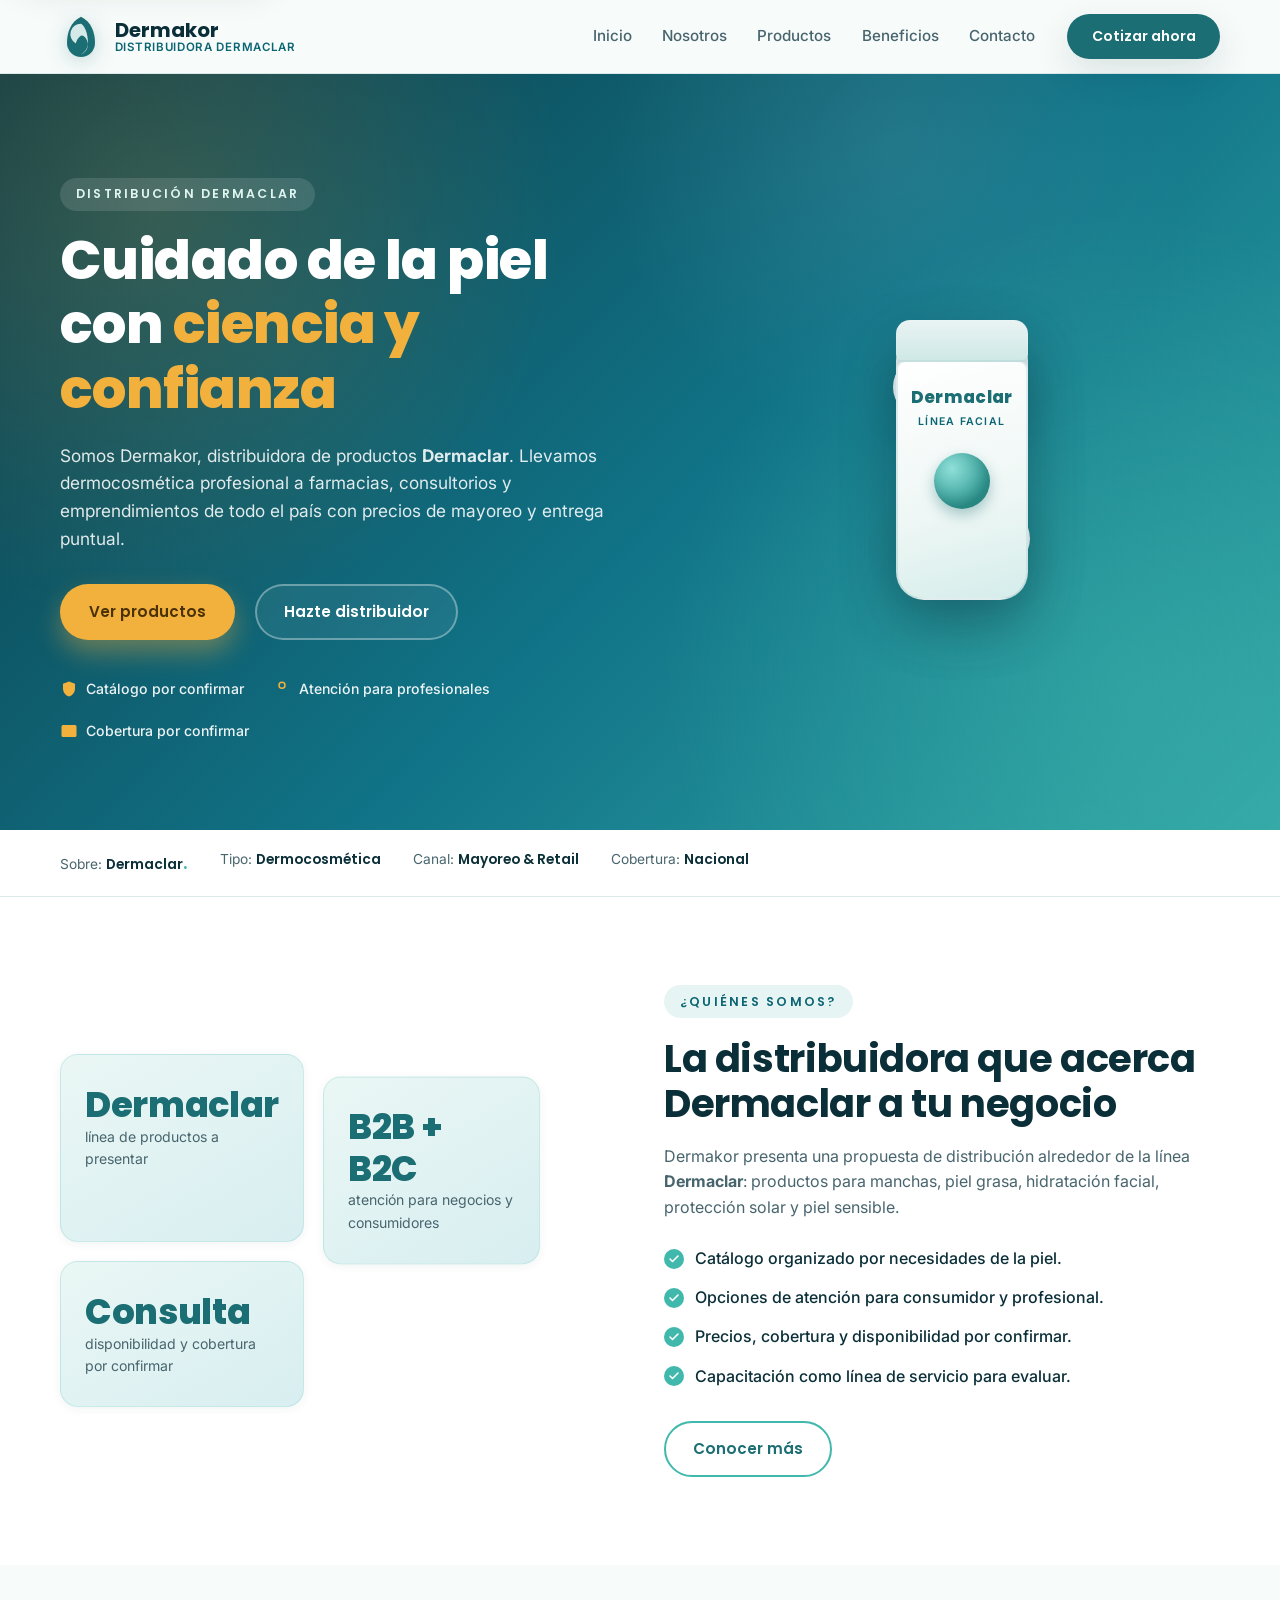
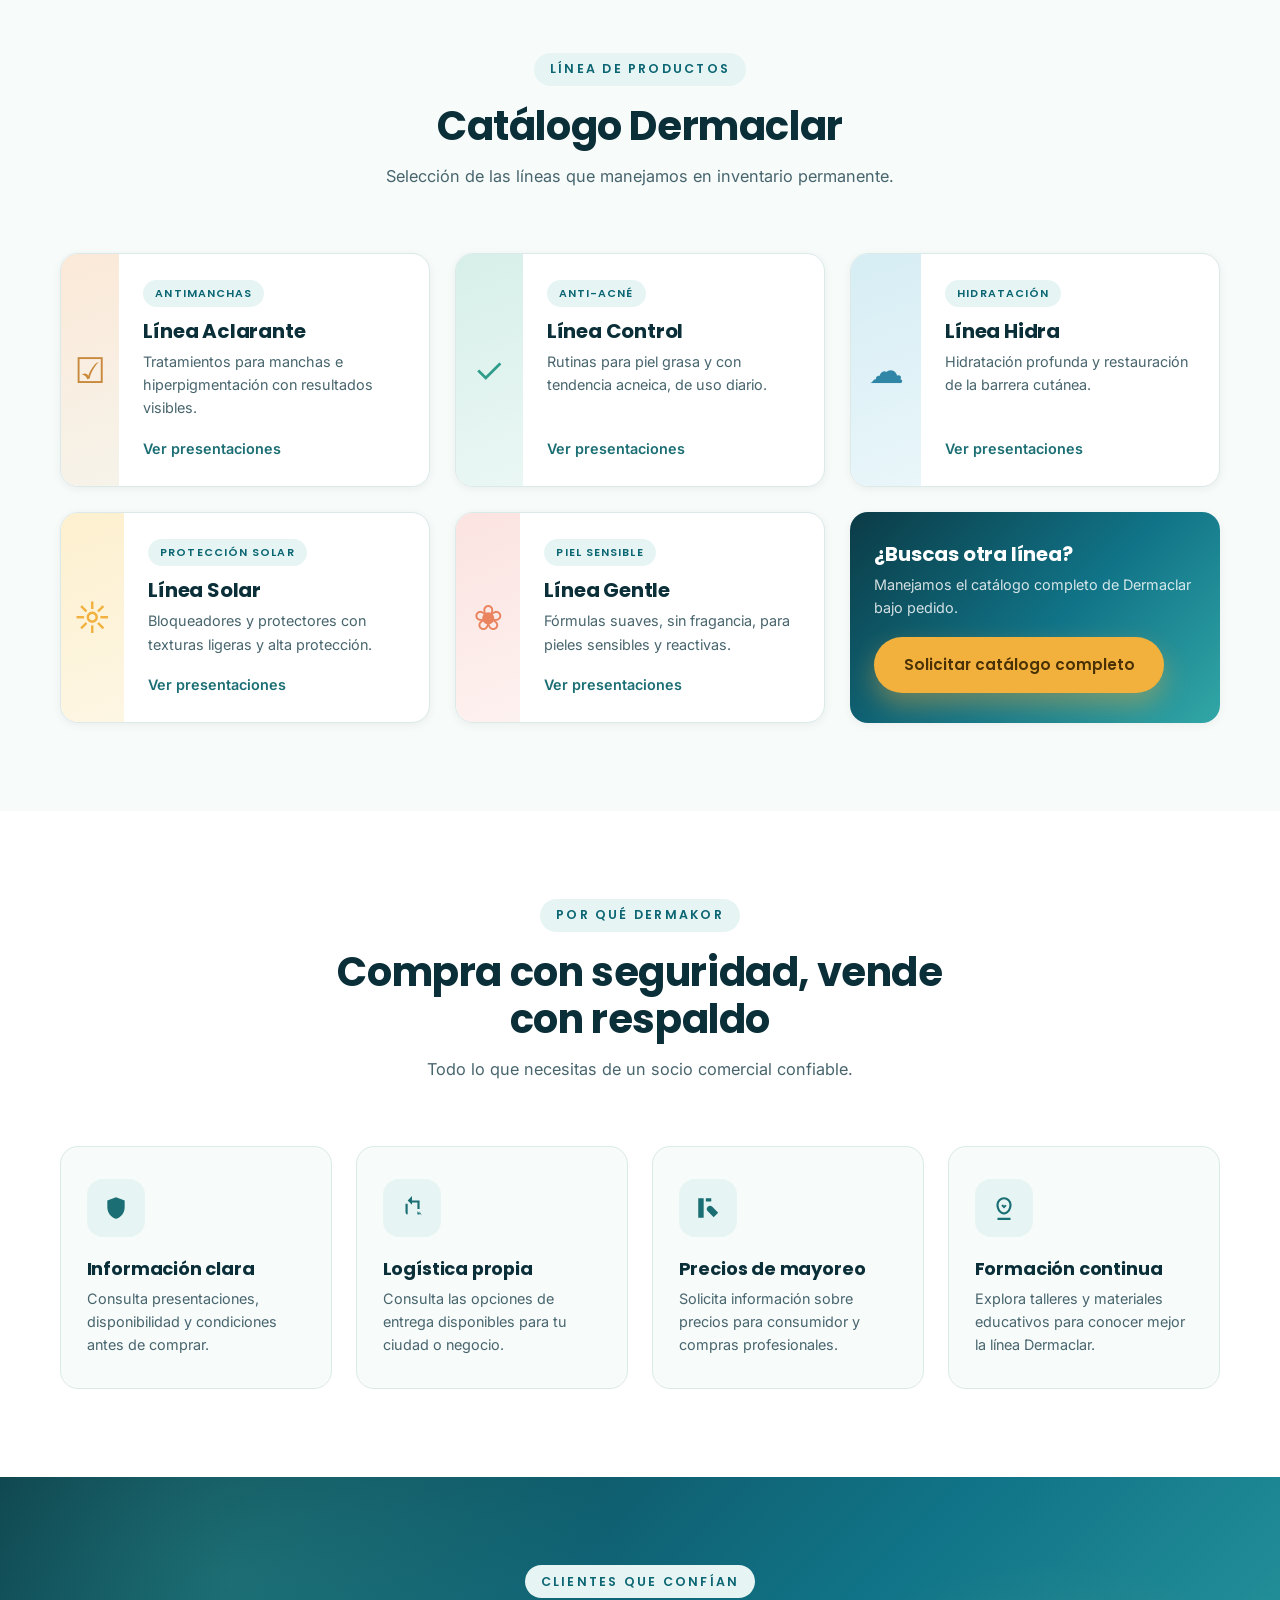
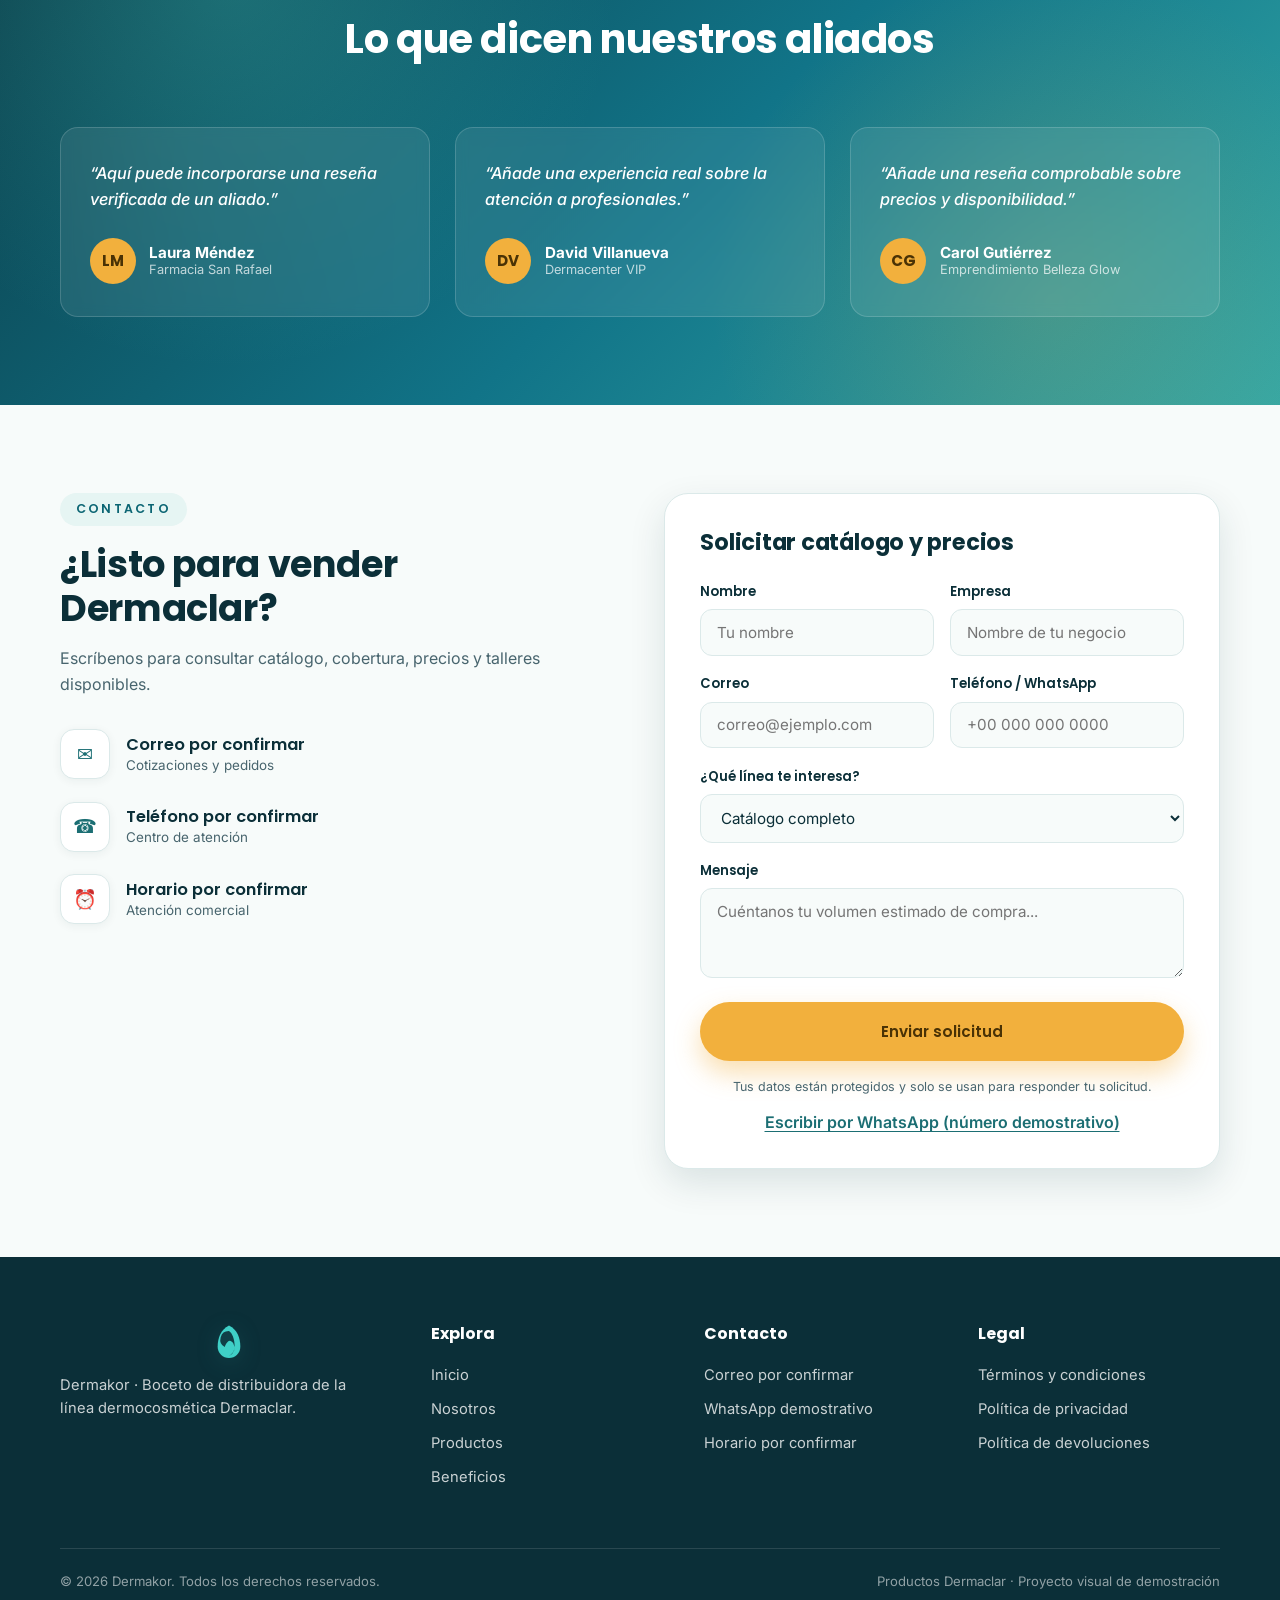
==== commit ec2eef7c: "Agregar menu hamburguesa responsive" ====
--- a/index.html
+++ b/index.html
@@ -30,7 +30,13 @@
         </span>
       </a>
 
-      <nav class="main-nav" aria-label="Navegación principal">
+      <button class="nav-toggle" type="button" aria-expanded="false" aria-controls="main-menu" aria-label="Abrir menú de navegación">
+        <span class="nav-toggle-bar" aria-hidden="true"></span>
+        <span class="nav-toggle-bar" aria-hidden="true"></span>
+        <span class="nav-toggle-bar" aria-hidden="true"></span>
+      </button>
+
+      <nav class="main-nav" id="main-menu" aria-label="Navegación principal">
         <a href="#inicio">Inicio</a>
         <a href="#nosotros">Nosotros</a>
         <a href="#productos">Productos</a>
@@ -77,7 +83,6 @@
               Línea Dermaclar
             </div>
           </div>
-          <figcaption class="visually-hidden">Imagen de referencia para el catálogo Dermakor.</figcaption>
         </figure>
       </div>
     </section>
@@ -332,6 +337,23 @@
 
   </main>
 
+  <script>
+    const navToggle = document.querySelector('.nav-toggle');
+    const navLinks = document.querySelectorAll('#main-menu a');
+    function setNav(open) {
+      navToggle.setAttribute('aria-expanded', String(open));
+      navToggle.setAttribute('aria-label', open ? 'Cerrar menú de navegación' : 'Abrir menú de navegación');
+      document.body.classList.toggle('nav-open', open);
+    }
+    navToggle.addEventListener('click', () => {
+      setNav(navToggle.getAttribute('aria-expanded') !== 'true');
+    });
+    navLinks.forEach(link => link.addEventListener('click', () => setNav(false)));
+    document.addEventListener('keydown', event => {
+      if (event.key === 'Escape') setNav(false);
+    });
+  </script>
+
   <footer class="site-footer">
     <div class="container footer-grid">
       <div class="footer-brand">
--- a/styles.css
+++ b/styles.css
@@ -4,6 +4,7 @@
    ============================================================ */
 
 :root {
+  color-scheme: light dark;
   /* Paleta Dermaclar */
   --mint: #40b8ac;
   --mint-deep: #1b6e73;
@@ -30,6 +31,36 @@
 
   --font-body: 'Inter', system-ui, -apple-system, Segoe UI, Roboto, sans-serif;
   --font-display: 'Poppins', 'Inter', system-ui, sans-serif;
+}
+
+@media (prefers-color-scheme: dark) {
+  :root {
+    --mint-soft: #173b3d;
+    --teal-ink: #e6f4f2;
+    --sea: #78d1c7;
+    --slate: #b5cbc9;
+    --line: #315254;
+    --cream: #102326;
+    --white: #183236;
+    --grad-card: linear-gradient(150deg, #1a4143 0%, #173336 100%);
+    --shadow-sm: 0 2px 10px rgba(0, 0, 0, .2);
+    --shadow-md: 0 14px 36px rgba(0, 0, 0, .28);
+    --shadow-lg: 0 24px 60px rgba(0, 0, 0, .38);
+  }
+
+  .site-header { background: rgba(16, 35, 38, .9); }
+  .trust-bar, .about, .benefits, .contact-form, .product-card { background: var(--white); }
+  .contact-form input,
+  .contact-form select,
+  .contact-form textarea { background: #102326; }
+  .contact-form input:focus,
+  .contact-form select:focus,
+  .contact-form textarea:focus { background: #183236; }
+  .swatch-clear { background: linear-gradient(160deg, #49392d, #34352f); }
+  .swatch-mint { background: linear-gradient(160deg, #214c47, #1d3c3b); }
+  .swatch-blue { background: linear-gradient(160deg, #244852, #1d3b43); }
+  .swatch-sun { background: linear-gradient(160deg, #51421f, #3d371f); }
+  .swatch-cream { background: linear-gradient(160deg, #503332, #3e2e30); }
 }
 
 * { margin: 0; padding: 0; box-sizing: border-box; }
@@ -87,7 +118,7 @@
 }
 
 .container {
-  width: min(1160px, 92%);
+  width: min(1160px, calc(100% - 2rem));
   margin-inline: auto;
 }
 
@@ -153,7 +184,7 @@
 .header-inner {
   display: flex;
   align-items: center;
-  gap: 2rem;
+  gap: .75rem;
   padding-block: .85rem;
 }
 
@@ -163,7 +194,7 @@
 .brand-text strong { font-family: var(--font-display); font-weight: 700; font-size: 1.25rem; color: var(--teal-ink); }
 .brand-text small { font-size: .72rem; letter-spacing: .06em; text-transform: uppercase; color: var(--sea); font-weight: 600; }
 
-.main-nav { display: flex; gap: 1.9rem; }
+.main-nav { display: none; gap: 1.9rem; }
 .main-nav a { font-weight: 500; font-size: .95rem; color: var(--slate); position: relative; padding-block: .25rem; }
 .main-nav a::after {
   content: "";
@@ -177,9 +208,32 @@
 .main-nav a:hover { color: var(--mint-deep); }
 .main-nav a:hover::after { width: 100%; }
 
-.header-cta { padding: .6rem 1.4rem; font-size: .88rem; }
+.header-cta { display: none; padding: .6rem 1.4rem; font-size: .88rem; }
 .header-cta.btn-primary { background: var(--mint-deep); color: var(--white); }
 .header-cta.btn-primary:hover { background: var(--sea); }
+
+/* Botón hamburguesa (móvil) */
+.nav-toggle {
+  display: inline-flex;
+  flex-direction: column;
+  gap: 5px;
+  padding: .55rem .5rem;
+  background: transparent;
+  border: 0;
+  border-radius: 10px;
+  cursor: pointer;
+}
+.nav-toggle-bar {
+  display: block;
+  width: 24px;
+  height: 2.5px;
+  border-radius: 999px;
+  background: var(--teal-ink);
+  transition: transform .2s ease, opacity .2s ease;
+}
+.nav-toggle[aria-expanded="true"] .nav-toggle-bar:nth-child(1) { transform: translateY(7.5px) rotate(45deg); }
+.nav-toggle[aria-expanded="true"] .nav-toggle-bar:nth-child(2) { opacity: 0; }
+.nav-toggle[aria-expanded="true"] .nav-toggle-bar:nth-child(3) { transform: translateY(-7.5px) rotate(-45deg); }
 
 /* ============================================================
    HERO
@@ -198,10 +252,10 @@
 .hero-grid {
   position: relative;
   display: grid;
-  grid-template-columns: 1.05fr .95fr;
+  grid-template-columns: 1fr;
   gap: 3rem;
   align-items: center;
-  padding-block: 6.5rem 5.5rem;
+  padding-block: 4rem 3.5rem;
 }
 
 .hero-copy .eyebrow { background: rgba(255,255,255,.12); color: #dff5f0; }
@@ -306,7 +360,7 @@
 /* ============================================================
    SECCIONES BASE
    ============================================================ */
-section:not(.hero) { padding-block: 5.5rem; }
+section:not(.hero) { padding-block: 3.5rem; }
 .section-head { text-align: center; max-width: 40rem; margin: 0 auto 3.5rem; }
 .section-head h2 { font-size: clamp(1.7rem, 3.2vw, 2.5rem); margin-bottom: .8rem; }
 .section-head p { color: var(--slate); font-size: 1.02rem; }
@@ -561,7 +615,6 @@
 .footer-brand p { max-width: 20rem; margin-top: 1rem; font-size: .92rem; }
 
 .brand-mark-small { margin-top: .2rem; }
-
 .footer-nav a, .footer-legal a { display: block; font-size: .92rem; margin-bottom: .65rem; transition: color .18s ease; }
 .footer-nav a:hover, .footer-legal a:hover { color: var(--mint); }
 .footer-contact span { display: block; font-size: .92rem; margin-bottom: .65rem; }
@@ -578,38 +631,113 @@
 }
 
 /* ============================================================
-   RESPONSIVE
-   ============================================================ */
-@media (max-width: 1024px) {
-  .hero-grid { grid-template-columns: 1fr; gap: 4.5rem; padding-block: 4.5rem; }
-  .hero-copy { text-align: center; }
-  .hero-copy p { margin-inline: auto; }
-  .hero-actions { justify-content: center; }
-  .hero-mini { justify-content: center; }
-  .hero-visual { max-width: 380px; margin-inline: auto; }
-
-  .product-grid { grid-template-columns: repeat(2, 1fr); }
-  .benefit-grid { grid-template-columns: repeat(2, 1fr); }
-  .about-grid, .contact-grid { grid-template-columns: 1fr; gap: 3rem; }
-  .about-media { max-width: 480px; }
+   RESPONSIVE · MOBILE FIRST
+   ============================================================ */
+.hero-copy { text-align: center; }
+.hero-copy p { margin-inline: auto; }
+.hero-actions, .hero-mini { justify-content: center; }
+.hero-visual { max-width: 360px; margin-inline: auto; }
+.product-grid,
+.benefit-grid,
+.quote-grid,
+.about-grid,
+.contact-grid,
+.field-row,
+.footer-grid { grid-template-columns: 1fr; }
+.about-grid, .contact-grid { gap: 2.5rem; }
+.about-media { grid-template-columns: 1fr 1fr; max-width: 480px; }
+.footer-grid { gap: 2rem; }
+.footer-base { flex-direction: column; }
+.trust-inner { justify-content: flex-start; }
+.chip-top { left: -2%; }
+.chip-bottom { right: -2%; }
+
+/* Menú móvil desplegable (hasta 767 px) */
+@media (max-width: 767.98px) {
+  body.nav-open .main-nav {
+    position: absolute;
+    top: 100%;
+    left: 0;
+    right: 0;
+    display: flex;
+    flex-direction: column;
+    gap: 0;
+    background: var(--white);
+    border-bottom: 1px solid var(--line);
+    box-shadow: var(--shadow-md);
+    padding: .6rem 1rem 1rem;
+  }
+  body.nav-open .main-nav a {
+    padding: .95rem .5rem;
+    border-bottom: 1px solid var(--line);
+  }
+  body.nav-open .main-nav a:last-child { border-bottom: 0; }
+}
+
+/* Hasta 480 px: base compacta y de una columna. */
+@media (max-width: 480px) {
+  .brand-text small { font-size: .62rem; }
+  .hero-copy h1 { font-size: 2rem; }
+  .hero-copy p { font-size: 1rem; }
+  .hero-actions { align-items: stretch; flex-direction: column; }
+  .hero-actions .btn { width: 100%; }
+  .hero-mini { align-items: flex-start; flex-direction: column; gap: .8rem; }
+  .card-skin { border-radius: 28px; }
+  .float-chip { font-size: .7rem; padding: .5rem .7rem; }
+  .chip-top { top: 8%; }
+  .chip-bottom { bottom: 7%; }
+  .about-media { grid-template-columns: 1fr; }
+  .about-card:nth-child(2) { transform: none; }
+  .product-card { flex-direction: column; }
+  .swatch { width: 100%; min-height: 72px; }
+  .contact-form { padding: 1.5rem 1rem; }
+}
+
+/* Desde 481 px: más aire y tarjetas horizontales. */
+@media (min-width: 481px) {
+  .hero-grid { padding-block: 4.5rem; }
+  .hero-actions { gap: 1.2rem; }
+  .product-grid, .benefit-grid { grid-template-columns: repeat(2, 1fr); }
+  .product-card { flex-direction: column; }
+  .swatch { width: 100%; min-height: 90px; }
+  .field-row { grid-template-columns: 1fr 1fr; gap: 1rem; }
+  .footer-base { flex-direction: row; }
+}
+
+/* Desde 768 px: navegación visible y composición de escritorio ligera. */
+@media (min-width: 768px) {
+  .header-inner { gap: 1.2rem; }
+  .nav-toggle { display: none; }
+  .main-nav { display: flex; }
+  .header-cta { display: inline-flex; }
+  .hero-grid { gap: 4rem; }
+  .hero-copy { text-align: left; }
+  .hero-copy p { margin-inline: 0; }
+  .hero-actions, .hero-mini { justify-content: flex-start; }
+  .hero-visual { max-width: 400px; }
+  .about-grid, .contact-grid { grid-template-columns: 1fr 1fr; gap: 3rem; }
+  .about-media { grid-template-columns: 1fr 1fr; }
+  .quote-grid { grid-template-columns: repeat(3, 1fr); }
   .footer-grid { grid-template-columns: 1fr 1fr; }
 }
 
-@media (max-width: 720px) {
-  .main-nav, .header-cta { display: none; }
-  .header-inner { justify-content: space-between; }
-  .trust-inner { justify-content: flex-start; }
-
-  .product-grid { grid-template-columns: 1fr; }
-  .benefit-grid { grid-template-columns: 1fr; }
-  .quote-grid { grid-template-columns: 1fr; }
-  .field-row { grid-template-columns: 1fr; gap: 0; }
-  .about-media { grid-template-columns: 1fr 1fr; }
-  .chip-top { left: -2%; }
-  .chip-bottom { right: -2%; }
-  .footer-grid { grid-template-columns: 1fr; gap: 2rem; }
-  .footer-base { flex-direction: column; }
-  section:not(.hero) { padding-block: 3.5rem; }
+/* Desde 1024 px: layout completo de dos columnas y retícula amplia. */
+@media (min-width: 1024px) {
+  .hero-grid { grid-template-columns: 1.05fr .95fr; gap: 3rem; padding-block: 6.5rem 5.5rem; }
+  .product-grid { grid-template-columns: repeat(3, 1fr); }
+  .benefit-grid { grid-template-columns: repeat(4, 1fr); }
+  .product-card { flex-direction: row; }
+  .swatch { width: 110px; min-height: 0; }
+  .footer-grid { grid-template-columns: 1.4fr 1fr 1fr 1fr; }
+  section:not(.hero) { padding-block: 5.5rem; }
+}
+
+/* Desde 1200 px: escala de lectura para monitores grandes. */
+@media (min-width: 1200px) {
+  .header-inner { gap: 2rem; }
+  .main-nav { gap: 1.9rem; }
+  .hero-grid { gap: 4.5rem; }
+  .section-head { margin-bottom: 4rem; }
 }
 
 /* ============================================================
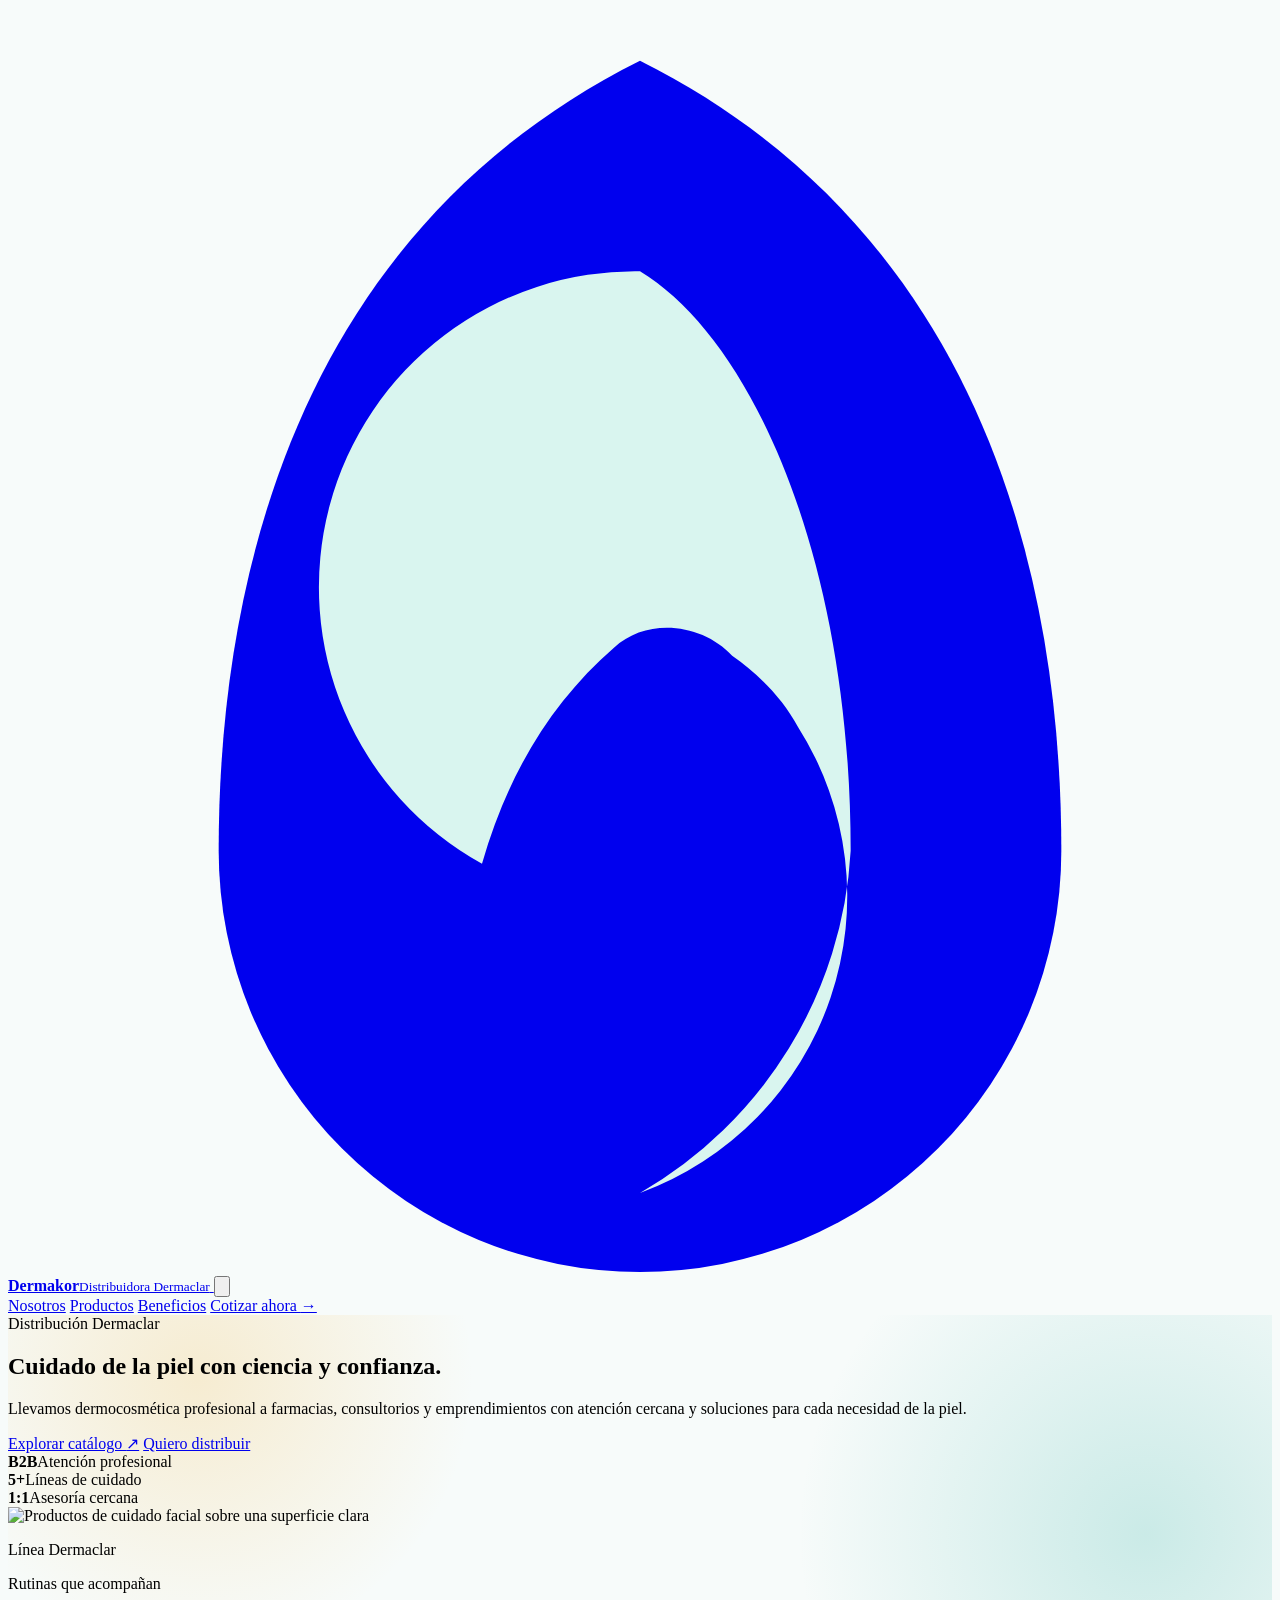
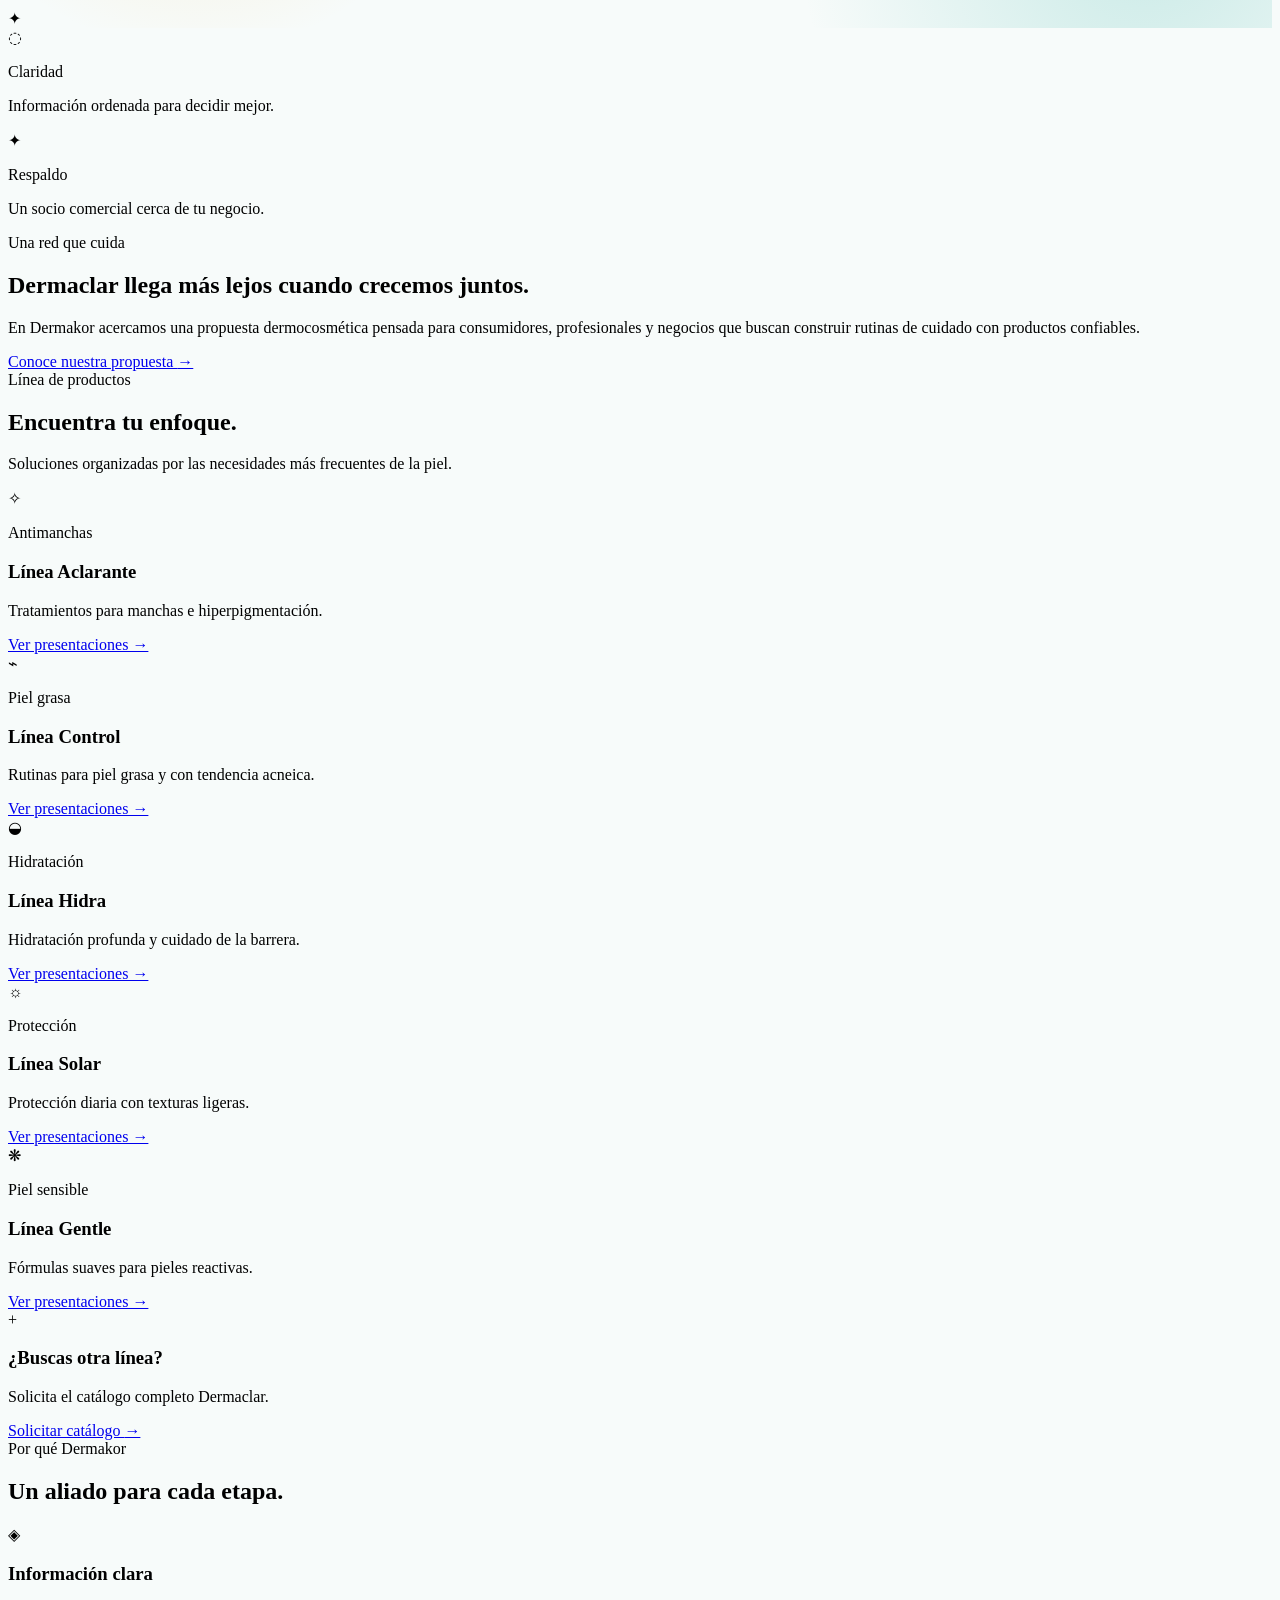
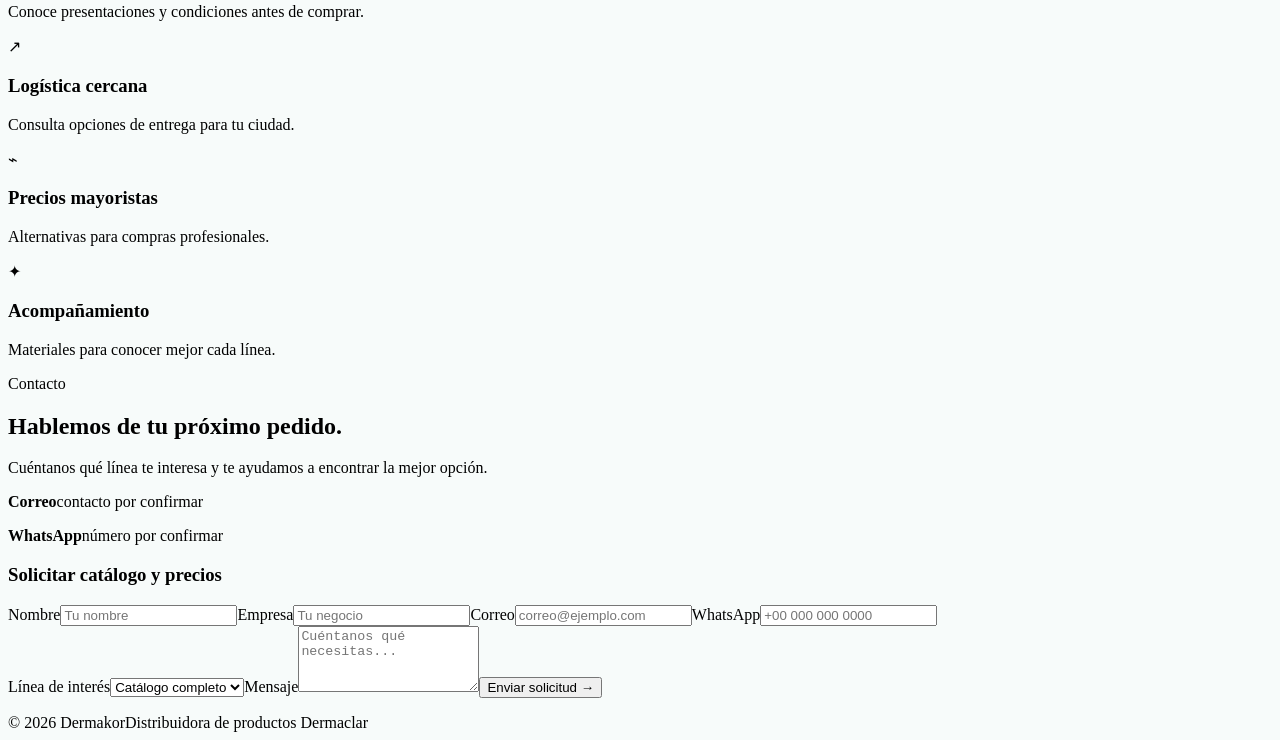
==== commit 46d1150c: "Renombrar index2 a index" ====
--- a/index.html
+++ b/index.html
@@ -3,393 +3,152 @@
 <head>
   <meta charset="UTF-8">
   <meta name="viewport" content="width=device-width, initial-scale=1.0">
-  <title>Dermakor | Distribuidora de productos Dermaclar</title>
-  <meta name="description" content="Boceto de Dermakor, distribuidora de productos Dermaclar para consumidores y profesionales.">
+  <title>Dermakor | Dermocosmética Dermaclar</title>
+  <meta name="description" content="Dermakor distribuye soluciones dermocosméticas Dermaclar para profesionales y negocios de belleza.">
+  <script src="https://cdn.tailwindcss.com"></script>
+  <script>
+    tailwind.config = {
+      theme: {
+        extend: {
+          colors: {
+            ink: '#12343b',
+            teal: '#176f73',
+            aqua: '#45b9ae',
+            mist: '#e9f7f4',
+            gold: '#f3b63f',
+            coral: '#e98261'
+          },
+          fontFamily: {
+            display: ['Poppins', 'sans-serif'],
+            sans: ['Inter', 'sans-serif']
+          },
+          boxShadow: {
+            soft: '0 18px 50px rgba(18, 52, 59, .12)',
+            card: '0 10px 30px rgba(18, 52, 59, .08)'
+          }
+        }
+      }
+    }
+  </script>
   <link rel="preconnect" href="https://fonts.googleapis.com">
   <link rel="preconnect" href="https://fonts.gstatic.com" crossorigin>
-  <link href="https://fonts.googleapis.com/css2?family=Inter:wght@400;500;600&family=Poppins:wght@500;600;700;800&display=swap" rel="stylesheet">
-  <link rel="icon" href="data:image/svg+xml,%3Csvg xmlns='http://www.w3.org/2000/svg' viewBox='0 0 48 48'%3E%3Cpath fill='%231b6e73' d='M24 2C12 8 8 20 8 32a16 16 0 0 0 32 0c0-12-4-24-16-30z'/%3E%3C/svg%3E">
-  <link rel="stylesheet" href="styles.css">
+  <link href="https://fonts.googleapis.com/css2?family=Inter:wght@400;500;600;700&family=Poppins:wght@600;700;800&display=swap" rel="stylesheet">
+  <style>
+    html { scroll-behavior: smooth; }
+    body { background: #f7fbfa; }
+    .hero-pattern { background: radial-gradient(circle at 15% 20%, rgba(243,182,63,.22), transparent 25%), radial-gradient(circle at 90% 70%, rgba(69,185,174,.25), transparent 30%); }
+    .reveal { animation: reveal .7s ease both; }
+    .delay-1 { animation-delay: .12s; }
+    .delay-2 { animation-delay: .24s; }
+    @keyframes reveal { from { opacity: 0; transform: translateY(18px); } to { opacity: 1; transform: translateY(0); } }
+  </style>
 </head>
-<body>
-
-  <a class="skip-link" href="#contenido">Saltar al contenido principal</a>
-
-  <header class="site-header">
-    <div class="container header-inner">
-      <a href="#inicio" class="brand" aria-label="Dermakor inicio">
-        <span class="brand-mark" aria-hidden="true">
-          <svg viewBox="0 0 48 48" width="42" height="42" aria-hidden="true">
-            <path fill="#1b6e73" d="M24 2C12 8 8 20 8 32a16 16 0 0 0 32 0c0-12-4-24-16-30z"/>
-            <path fill="#eaf7f5" d="M24 10a12 12 0 0 0-6 22.5c1-3.5 2.7-6.2 5-8.2 1.3-1.2 3.4-.9 4.5.3 1 .7 1.9 1.6 2.5 2.7a12 12 0 0 1-6 17.7A16 16 0 0 0 32 32c0-11-3.7-19.4-8-22z" opacity=".9"/>
-          </svg>
+<body class="font-sans text-ink antialiased">
+  <header class="sticky top-0 z-50 border-b border-teal/10 bg-white/90 backdrop-blur-lg">
+    <div class="mx-auto flex max-w-7xl items-center justify-between px-5 py-4 lg:px-8">
+      <a href="#inicio" class="flex items-center gap-3" aria-label="Dermakor inicio">
+        <span class="grid h-11 w-11 place-items-center rounded-2xl bg-teal text-white shadow-card">
+          <svg viewBox="0 0 48 48" class="h-8 w-8" aria-hidden="true"><path fill="currentColor" d="M24 2C12 8 8 20 8 32a16 16 0 0 0 32 0c0-12-4-24-16-30z"/><path fill="#d9f5ef" d="M24 10a12 12 0 0 0-6 22.5c1-3.5 2.7-6.2 5-8.2 1.3-1.2 3.4-.9 4.5.3 1 .7 1.9 1.6 2.5 2.7a12 12 0 0 1-6 17.7A16 16 0 0 0 32 32c0-11-3.7-19.4-8-22z"/></svg>
         </span>
-        <span class="brand-text">
-          <strong>Dermakor</strong>
-          <small>Distribuidora Dermaclar</small>
-        </span>
+        <span class="leading-tight"><strong class="block font-display text-xl font-bold">Dermakor</strong><small class="text-[10px] font-bold uppercase tracking-[.16em] text-teal">Distribuidora Dermaclar</small></span>
       </a>
-
-      <button class="nav-toggle" type="button" aria-expanded="false" aria-controls="main-menu" aria-label="Abrir menú de navegación">
-        <span class="nav-toggle-bar" aria-hidden="true"></span>
-        <span class="nav-toggle-bar" aria-hidden="true"></span>
-        <span class="nav-toggle-bar" aria-hidden="true"></span>
+      <button id="menuButton" class="rounded-xl p-2 text-ink lg:hidden" aria-expanded="false" aria-controls="menu" aria-label="Abrir menú">
+        <svg class="h-6 w-6" fill="none" stroke="currentColor" stroke-width="2" viewBox="0 0 24 24"><path d="M4 6h16M4 12h16M4 18h16"/></svg>
       </button>
-
-      <nav class="main-nav" id="main-menu" aria-label="Navegación principal">
-        <a href="#inicio">Inicio</a>
-        <a href="#nosotros">Nosotros</a>
-        <a href="#productos">Productos</a>
-        <a href="#beneficios">Beneficios</a>
-        <a href="#contacto">Contacto</a>
+      <nav id="menu" class="absolute left-0 top-full hidden w-full border-b border-teal/10 bg-white px-5 py-5 shadow-lg lg:static lg:flex lg:w-auto lg:items-center lg:gap-8 lg:border-0 lg:bg-transparent lg:p-0 lg:shadow-none" aria-label="Navegación principal">
+        <a class="block py-2 text-sm font-semibold text-ink/70 transition hover:text-teal" href="#nosotros">Nosotros</a>
+        <a class="block py-2 text-sm font-semibold text-ink/70 transition hover:text-teal" href="#productos">Productos</a>
+        <a class="block py-2 text-sm font-semibold text-ink/70 transition hover:text-teal" href="#beneficios">Beneficios</a>
+        <a class="mt-3 inline-flex items-center justify-center rounded-full bg-gold px-5 py-3 text-sm font-bold text-[#503b0c] shadow-md transition hover:-translate-y-0.5 hover:bg-[#f7c357] lg:mt-0" href="#contacto">Cotizar ahora <span class="ml-2" aria-hidden="true">→</span></a>
       </nav>
-
-      <a href="#contacto" class="btn btn-primary header-cta">Cotizar ahora</a>
     </div>
   </header>
 
-  <main id="contenido">
-
-    <!-- HERO -->
-    <section class="hero" id="inicio">
-      <div class="container hero-grid">
-        <div class="hero-copy">
-          <span class="eyebrow">Distribución Dermaclar</span>
-          <h1>Cuidado de la piel con <span class="accent">ciencia y confianza</span></h1>
-          <p>Somos Dermakor, distribuidora de productos <strong>Dermaclar</strong>. Llevamos dermocosmética profesional a farmacias, consultorios y emprendimientos de todo el país con precios de mayoreo y entrega puntual.</p>
-          <div class="hero-actions">
-            <a href="#productos" class="btn btn-primary">Ver productos</a>
-            <a href="#contacto" class="btn btn-ghost">Hazte distribuidor</a>
+  <main>
+    <section id="inicio" class="hero-pattern overflow-hidden bg-[#0d4b55] text-white">
+      <div class="mx-auto grid max-w-7xl items-center gap-12 px-5 py-16 lg:grid-cols-[1.02fr_.98fr] lg:px-8 lg:py-24">
+        <div class="reveal">
+          <span class="mb-6 inline-flex rounded-full border border-white/20 bg-white/10 px-4 py-2 text-xs font-bold uppercase tracking-[.18em] text-[#c7eee8]">Distribución Dermaclar</span>
+          <h1 class="max-w-2xl font-display text-4xl font-bold leading-[1.08] sm:text-5xl lg:text-7xl">Cuidado de la piel con <span class="text-gold">ciencia y confianza.</span></h1>
+          <p class="mt-6 max-w-xl text-lg leading-8 text-white/75">Llevamos dermocosmética profesional a farmacias, consultorios y emprendimientos con atención cercana y soluciones para cada necesidad de la piel.</p>
+          <div class="mt-9 flex flex-col gap-3 sm:flex-row">
+            <a href="#productos" class="inline-flex items-center justify-center rounded-full bg-gold px-6 py-3.5 font-bold text-[#503b0c] shadow-lg transition hover:-translate-y-1 hover:bg-[#f7c357]">Explorar catálogo <span class="ml-2" aria-hidden="true">↗</span></a>
+            <a href="#contacto" class="inline-flex items-center justify-center rounded-full border border-white/30 px-6 py-3.5 font-bold text-white transition hover:bg-white/10">Quiero distribuir</a>
           </div>
-          <ul class="hero-mini">
-            <li><svg viewBox="0 0 24 24" width="18" height="18" aria-hidden="true"><path fill="currentColor" d="M12 2 4 5v6c0 5.5 3.4 9.7 8 11 4.6-1.3 8-5.5 8-11V5l-8-3z"/></svg> Catálogo por confirmar</li>
-            <li><svg viewBox="0 0 24 24" width="18" height="18" aria-hidden="true"><path fill="currentColor" d="M12 12a5 5 0 1 1 5-5 5 5 0 0 1-5 5zm0-8a3 3 0 1 0 3 3 3 3 0 0 0-3-3z"/></svg> Atención para profesionales</li>
-            <li><svg viewBox="0 0 24 24" width="18" height="18" aria-hidden="true"><path fill="currentColor" d="M20 4H4a2 2 0 0 0-2 2v12a2 2 0 0 0 2 2h16a2 2 0 0 0 2-2V6a2 2 0 0 0-2-2z"/></svg> Cobertura por confirmar</li>
-          </ul>
-        </div>
-        <figure class="hero-visual">
-          <div class="card-skin">
-            <img class="hero-image" src="https://images.unsplash.com/photo-1556228578-8c89e6adf883?auto=format&fit=crop&w=1000&q=85" alt="Productos de cuidado facial sobre una superficie clara" width="1000" height="1150" loading="eager">
-            <div class="tube">
-              <div class="tube-cap"></div>
-              <div class="tube-body"><span>Dermaclar</span><small>Línea facial</small></div>
-            </div>
-            <div class="float-chip chip-top">
-              <svg viewBox="0 0 24 24" width="16" height="16"><path fill="currentColor" d="M9 16.2 4.8 12l-1.4 1.4L9 19 21 7l-1.4-1.4z"/></svg>
-              Información por confirmar
-            </div>
-            <div class="float-chip chip-bottom">
-              <svg viewBox="0 0 24 24" width="16" height="16"><path fill="currentColor" d="M12 2a10 10 0 1 0 10 10A10 10 0 0 0 12 2zm1 15h-2v-2h2zm0-4h-2V7h2z"/></svg>
-              Línea Dermaclar
-            </div>
-          </div>
-        </figure>
-      </div>
-    </section>
-
-    <!-- MARQUES DE CONFIANZA -->
-    <div class="trust-bar">
-      <div class="container trust-inner">
-        <span>Sobre: <strong>Dermaclar<span class="dot">.</span></strong></span>
-        <span>Tipo: <strong>Dermocosmética</strong></span>
-        <span>Canal: <strong>Mayoreo &amp; Retail</strong></span>
-        <span>Cobertura: <strong>Nacional</strong></span>
-      </div>
-    </div>
-
-    <!-- NOSOTROS -->
-    <section class="about" id="nosotros">
-      <div class="container about-grid">
-        <div class="about-media">
-          <div class="about-card">
-            <h3>Dermaclar</h3>
-            <p>línea de productos a presentar</p>
-          </div>
-          <div class="about-card">
-            <h3>B2B + B2C</h3>
-            <p>atención para negocios y consumidores</p>
-          </div>
-          <div class="about-card">
-            <h3>Consulta</h3>
-            <p>disponibilidad y cobertura por confirmar</p>
+          <div class="mt-12 grid max-w-lg grid-cols-3 gap-5 border-t border-white/15 pt-6 text-sm text-white/70">
+            <div><strong class="block font-display text-2xl text-white">B2B</strong>Atención profesional</div>
+            <div><strong class="block font-display text-2xl text-white">5+</strong>Líneas de cuidado</div>
+            <div><strong class="block font-display text-2xl text-white">1:1</strong>Asesoría cercana</div>
           </div>
         </div>
-        <div class="about-copy">
-          <span class="eyebrow">¿Quiénes somos?</span>
-          <h2>La distribuidora que acerca Dermaclar a tu negocio</h2>
-          <p>Dermakor presenta una propuesta de distribución alrededor de la línea <strong>Dermaclar</strong>: productos para manchas, piel grasa, hidratación facial, protección solar y piel sensible.</p>
-          <ul class="check-list">
-            <li>Catálogo organizado por necesidades de la piel.</li>
-            <li>Opciones de atención para consumidor y profesional.</li>
-            <li>Precios, cobertura y disponibilidad por confirmar.</li>
-            <li>Capacitación como línea de servicio para evaluar.</li>
-          </ul>
-          <a href="#contacto" class="btn btn-outline">Conocer más</a>
-        </div>
-      </div>
-    </section>
-
-    <!-- PRODUCTOS -->
-    <section class="products" id="productos">
-      <div class="container">
-        <div class="section-head">
-          <span class="eyebrow">Línea de productos</span>
-          <h2>Catálogo Dermaclar</h2>
-          <p>Selección de las líneas que manejamos en inventario permanente.</p>
-        </div>
-
-        <div class="product-grid">
-          <article class="product-card">
-            <div class="swatch swatch-clear">
-              <span class="swatch-icon" aria-hidden="true">&#9745;</span>
+        <div class="reveal delay-1 relative mx-auto w-full max-w-lg">
+          <div class="absolute -right-5 -top-6 h-32 w-32 rounded-full border border-gold/40"></div>
+          <div class="relative overflow-hidden rounded-[2rem] border-8 border-white/10 bg-white/10 shadow-soft">
+            <img class="h-[500px] w-full object-cover" src="https://images.unsplash.com/photo-1556228578-8c89e6adf883?auto=format&fit=crop&w=1000&q=85" alt="Productos de cuidado facial sobre una superficie clara" width="1000" height="1150">
+            <div class="absolute bottom-5 left-5 right-5 rounded-2xl bg-white/90 p-4 text-ink shadow-lg backdrop-blur">
+              <div class="flex items-center justify-between"><div><p class="text-xs font-bold uppercase tracking-[.16em] text-teal">Línea Dermaclar</p><p class="mt-1 font-display text-xl font-bold">Rutinas que acompañan</p></div><span class="grid h-11 w-11 place-items-center rounded-full bg-mist text-teal">✦</span></div>
             </div>
-            <div class="product-body">
-              <span class="tag">Antimanchas</span>
-              <h3>Línea Aclarante</h3>
-              <p>Tratamientos para manchas e hiperpigmentación con resultados visibles.</p>
-              <a class="product-link" href="#contacto">Ver presentaciones</a>
-            </div>
-          </article>
-
-          <article class="product-card">
-            <div class="swatch swatch-mint">
-              <span class="swatch-icon" aria-hidden="true">&#10003;</span>
-            </div>
-            <div class="product-body">
-              <span class="tag">Anti-acné</span>
-              <h3>Línea Control</h3>
-              <p>Rutinas para piel grasa y con tendencia acneica, de uso diario.</p>
-              <a class="product-link" href="#contacto">Ver presentaciones</a>
-            </div>
-          </article>
-
-          <article class="product-card">
-            <div class="swatch swatch-blue">
-              <span class="swatch-icon" aria-hidden="true">&#9729;</span>
-            </div>
-            <div class="product-body">
-              <span class="tag">Hidratación</span>
-              <h3>Línea Hidra</h3>
-              <p>Hidratación profunda y restauración de la barrera cutánea.</p>
-              <a class="product-link" href="#contacto">Ver presentaciones</a>
-            </div>
-          </article>
-
-          <article class="product-card">
-            <div class="swatch swatch-sun">
-              <span class="swatch-icon" aria-hidden="true">&#9788;</span>
-            </div>
-            <div class="product-body">
-              <span class="tag">Protección solar</span>
-              <h3>Línea Solar</h3>
-              <p>Bloqueadores y protectores con texturas ligeras y alta protección.</p>
-              <a class="product-link" href="#contacto">Ver presentaciones</a>
-            </div>
-          </article>
-
-          <article class="product-card">
-            <div class="swatch swatch-cream">
-              <span class="swatch-icon" aria-hidden="true">&#10048;</span>
-            </div>
-            <div class="product-body">
-              <span class="tag">Piel sensible</span>
-              <h3>Línea Gentle</h3>
-              <p>Fórmulas suaves, sin fragancia, para pieles sensibles y reactivas.</p>
-              <a class="product-link" href="#contacto">Ver presentaciones</a>
-            </div>
-          </article>
-
-          <article class="product-card product-card-cta">
-            <div class="product-body">
-              <h3>¿Buscas otra línea?</h3>
-              <p>Manejamos el catálogo completo de Dermaclar bajo pedido.</p>
-              <a href="#contacto" class="btn btn-primary">Solicitar catálogo completo</a>
-            </div>
-          </article>
-        </div>
-      </div>
-    </section>
-
-    <!-- BENEFICIOS -->
-    <section class="benefits" id="beneficios">
-      <div class="container">
-        <div class="section-head">
-          <span class="eyebrow">Por qué Dermakor</span>
-          <h2>Compra con seguridad, vende con respaldo</h2>
-          <p>Todo lo que necesitas de un socio comercial confiable.</p>
-        </div>
-
-        <div class="benefit-grid">
-          <div class="benefit">
-            <span class="benefit-icon" aria-hidden="true">
-              <svg viewBox="0 0 24 24" width="26" height="26"><path fill="currentColor" d="M12 2 4 5v6c0 5.5 3.4 9.7 8 11 4.6-1.3 8-5.5 8-11V5l-8-3z"/></svg>
-            </span>
-            <h3>Información clara</h3>
-            <p>Consulta presentaciones, disponibilidad y condiciones antes de comprar.</p>
-          </div>
-          <div class="benefit">
-            <span class="benefit-icon" aria-hidden="true">
-              <svg viewBox="0 0 24 24" width="26" height="26"><path fill="currentColor" d="M12 3v2h7v8h-2V7h-5v2l-4-4 4-4v2zm7 12v3H8a2 2 0 0 1-2-2V8h2v10h9v-3l4 4z"/></svg>
-            </span>
-            <h3>Logística propia</h3>
-            <p>Consulta las opciones de entrega disponibles para tu ciudad o negocio.</p>
-          </div>
-          <div class="benefit">
-            <span class="benefit-icon" aria-hidden="true">
-              <svg viewBox="0 0 24 24" width="26" height="26"><path fill="currentColor" d="M11.8 10.9a3 3 0 0 1 4.2 0l5.4 5.4-4.2 4.2-5.4-5.4a3 3 0 0 1 0-4.2zM3 21V3h5v18zM10 3h5v3h-5z"/></svg>
-            </span>
-            <h3>Precios de mayoreo</h3>
-            <p>Solicita información sobre precios para consumidor y compras profesionales.</p>
-          </div>
-          <div class="benefit">
-            <span class="benefit-icon" aria-hidden="true">
-              <svg viewBox="0 0 24 24" width="26" height="26"><path fill="currentColor" d="M12 2a7 7 0 0 1 7 7c0 5-3.5 9-7 9s-7-4-7-9a7 7 0 0 1 7-7zm0 2a5 5 0 0 0-5 5c0 4.2 2.4 6.8 5 7 2.6-.2 5-2.8 5-7a5 5 0 0 0-5-5zm-1 4.5L9.5 10 12 12.5l2.5-2.5L13 9l-1 1zM6 21h12v2H6z"/></svg>
-            </span>
-            <h3>Formación continua</h3>
-            <p>Explora talleres y materiales educativos para conocer mejor la línea Dermaclar.</p>
           </div>
         </div>
       </div>
     </section>
 
-    <!-- TESTIMONIOS -->
-    <section class="testimonials">
-      <div class="container">
-        <div class="section-head light">
-          <span class="eyebrow eye-light">Clientes que confían</span>
-          <h2>Lo que dicen nuestros aliados</h2>
+    <section id="nosotros" class="bg-white px-5 py-20 lg:px-8 lg:py-28">
+      <div class="mx-auto grid max-w-7xl gap-14 lg:grid-cols-[.85fr_1.15fr] lg:items-center">
+        <div class="grid grid-cols-2 gap-4">
+          <div class="rounded-[1.5rem] bg-mist p-6 sm:p-8"><span class="text-3xl text-teal">◌</span><p class="mt-12 font-display text-2xl font-bold">Claridad</p><p class="mt-2 text-sm leading-6 text-ink/60">Información ordenada para decidir mejor.</p></div>
+          <div class="mt-10 rounded-[1.5rem] bg-[#fff5dc] p-6 sm:p-8"><span class="text-3xl text-gold">✦</span><p class="mt-12 font-display text-2xl font-bold">Respaldo</p><p class="mt-2 text-sm leading-6 text-ink/60">Un socio comercial cerca de tu negocio.</p></div>
         </div>
-        <div class="quote-grid">
-          <figure class="quote">
-            <blockquote>“Aquí puede incorporarse una reseña verificada de un aliado.”</blockquote>
-            <figcaption>
-              <span class="quote-avatar">LM</span>
-              <div><strong>Laura Méndez</strong><small>Farmacia San Rafael</small></div>
-            </figcaption>
-          </figure>
-          <figure class="quote">
-            <blockquote>“Añade una experiencia real sobre la atención a profesionales.”</blockquote>
-            <figcaption>
-              <span class="quote-avatar">DV</span>
-              <div><strong>David Villanueva</strong><small>Dermacenter VIP</small></div>
-            </figcaption>
-          </figure>
-          <figure class="quote">
-            <blockquote>“Añade una reseña comprobable sobre precios y disponibilidad.”</blockquote>
-            <figcaption>
-              <span class="quote-avatar">CG</span>
-              <div><strong>Carol Gutiérrez</strong><small>Emprendimiento Belleza Glow</small></div>
-            </figcaption>
-          </figure>
+        <div>
+          <span class="text-xs font-bold uppercase tracking-[.2em] text-teal">Una red que cuida</span>
+          <h2 class="mt-4 max-w-2xl font-display text-3xl font-bold leading-tight sm:text-5xl">Dermaclar llega más lejos cuando crecemos juntos.</h2>
+          <p class="mt-6 max-w-2xl text-lg leading-8 text-ink/65">En Dermakor acercamos una propuesta dermocosmética pensada para consumidores, profesionales y negocios que buscan construir rutinas de cuidado con productos confiables.</p>
+          <a href="#contacto" class="mt-8 inline-flex items-center font-bold text-teal transition hover:text-aqua">Conoce nuestra propuesta <span class="ml-2">→</span></a>
         </div>
       </div>
     </section>
 
-    <!-- CONTACTO -->
-    <section class="contact" id="contacto">
-      <div class="container contact-grid">
-        <div class="contact-info">
-          <span class="eyebrow">Contacto</span>
-          <h2>¿Listo para vender Dermaclar?</h2>
-          <p>Escríbenos para consultar catálogo, cobertura, precios y talleres disponibles.</p>
-          <ul class="contact-list">
-            <li>
-              <span class="c-icon" aria-hidden="true">&#9993;</span>
-              <div><strong>Correo por confirmar</strong><small>Cotizaciones y pedidos</small></div>
-            </li>
-            <li>
-              <span class="c-icon" aria-hidden="true">&#9742;</span>
-              <div><strong>Teléfono por confirmar</strong><small>Centro de atención</small></div>
-            </li>
-            <li>
-              <span class="c-icon" aria-hidden="true">&#9200;</span>
-              <div><strong>Horario por confirmar</strong><small>Atención comercial</small></div>
-            </li>
-          </ul>
+    <section id="productos" class="bg-mist px-5 py-20 lg:px-8 lg:py-28">
+      <div class="mx-auto max-w-7xl">
+        <div class="flex flex-col justify-between gap-5 sm:flex-row sm:items-end"><div><span class="text-xs font-bold uppercase tracking-[.2em] text-teal">Línea de productos</span><h2 class="mt-3 font-display text-3xl font-bold sm:text-5xl">Encuentra tu enfoque.</h2></div><p class="max-w-sm text-ink/60">Soluciones organizadas por las necesidades más frecuentes de la piel.</p></div>
+        <div class="mt-12 grid gap-5 sm:grid-cols-2 lg:grid-cols-3">
+          <article class="group rounded-[1.5rem] bg-white p-7 shadow-card transition hover:-translate-y-1 hover:shadow-soft"><span class="grid h-12 w-12 place-items-center rounded-2xl bg-[#fff1dd] text-2xl text-coral">✧</span><p class="mt-8 text-xs font-bold uppercase tracking-[.16em] text-coral">Antimanchas</p><h3 class="mt-2 font-display text-2xl font-bold">Línea Aclarante</h3><p class="mt-3 leading-7 text-ink/60">Tratamientos para manchas e hiperpigmentación.</p><a href="#contacto" class="mt-6 inline-block font-bold text-teal">Ver presentaciones →</a></article>
+          <article class="group rounded-[1.5rem] bg-white p-7 shadow-card transition hover:-translate-y-1 hover:shadow-soft"><span class="grid h-12 w-12 place-items-center rounded-2xl bg-mist text-2xl text-teal">⌁</span><p class="mt-8 text-xs font-bold uppercase tracking-[.16em] text-teal">Piel grasa</p><h3 class="mt-2 font-display text-2xl font-bold">Línea Control</h3><p class="mt-3 leading-7 text-ink/60">Rutinas para piel grasa y con tendencia acneica.</p><a href="#contacto" class="mt-6 inline-block font-bold text-teal">Ver presentaciones →</a></article>
+          <article class="group rounded-[1.5rem] bg-white p-7 shadow-card transition hover:-translate-y-1 hover:shadow-soft"><span class="grid h-12 w-12 place-items-center rounded-2xl bg-[#e7f1fb] text-2xl text-[#4980a8]">◒</span><p class="mt-8 text-xs font-bold uppercase tracking-[.16em] text-[#4980a8]">Hidratación</p><h3 class="mt-2 font-display text-2xl font-bold">Línea Hidra</h3><p class="mt-3 leading-7 text-ink/60">Hidratación profunda y cuidado de la barrera.</p><a href="#contacto" class="mt-6 inline-block font-bold text-teal">Ver presentaciones →</a></article>
+          <article class="group rounded-[1.5rem] bg-white p-7 shadow-card transition hover:-translate-y-1 hover:shadow-soft"><span class="grid h-12 w-12 place-items-center rounded-2xl bg-[#fff5dc] text-2xl text-gold">☼</span><p class="mt-8 text-xs font-bold uppercase tracking-[.16em] text-[#a67610]">Protección</p><h3 class="mt-2 font-display text-2xl font-bold">Línea Solar</h3><p class="mt-3 leading-7 text-ink/60">Protección diaria con texturas ligeras.</p><a href="#contacto" class="mt-6 inline-block font-bold text-teal">Ver presentaciones →</a></article>
+          <article class="group rounded-[1.5rem] bg-white p-7 shadow-card transition hover:-translate-y-1 hover:shadow-soft"><span class="grid h-12 w-12 place-items-center rounded-2xl bg-[#f6e9e6] text-2xl text-coral">❋</span><p class="mt-8 text-xs font-bold uppercase tracking-[.16em] text-coral">Piel sensible</p><h3 class="mt-2 font-display text-2xl font-bold">Línea Gentle</h3><p class="mt-3 leading-7 text-ink/60">Fórmulas suaves para pieles reactivas.</p><a href="#contacto" class="mt-6 inline-block font-bold text-teal">Ver presentaciones →</a></article>
+          <article class="flex flex-col justify-between rounded-[1.5rem] bg-teal p-7 text-white shadow-card"><div><span class="text-3xl text-gold">+</span><h3 class="mt-8 font-display text-2xl font-bold">¿Buscas otra línea?</h3><p class="mt-3 leading-7 text-white/70">Solicita el catálogo completo Dermaclar.</p></div><a href="#contacto" class="mt-8 inline-flex items-center font-bold text-gold">Solicitar catálogo <span class="ml-2">→</span></a></article>
         </div>
-        <form class="contact-form" action="#" method="post">
-          <h3>Solicitar catálogo y precios</h3>
-          <div class="field-row">
-            <label>Nombre<input type="text" name="nombre" placeholder="Tu nombre" required></label>
-            <label>Empresa<input type="text" name="empresa" placeholder="Nombre de tu negocio" required></label>
-          </div>
-          <div class="field-row">
-            <label>Correo<input type="email" name="correo" placeholder="correo@ejemplo.com" required></label>
-            <label>Teléfono / WhatsApp<input type="tel" name="telefono" placeholder="+00 000 000 0000"></label>
-          </div>
-          <label>¿Qué línea te interesa?
-            <select name="linea">
-              <option value="todas">Catálogo completo</option>
-              <option value="aclarante">Línea Aclarante</option>
-              <option value="control">Línea Control</option>
-              <option value="hidra">Línea Hidra</option>
-              <option value="solar">Línea Solar</option>
-              <option value="gentle">Línea Gentle</option>
-            </select>
-          </label>
-          <label>Mensaje<textarea name="mensaje" rows="3" placeholder="Cuéntanos tu volumen estimado de compra..."></textarea></label>
-          <button class="btn btn-primary" type="submit">Enviar solicitud</button>
-          <p class="form-note">Tus datos están protegidos y solo se usan para responder tu solicitud.</p>
-          <a class="whatsapp-link" href="https://wa.me/593999999999">Escribir por WhatsApp (número demostrativo)</a>
-        </form>
       </div>
     </section>
 
+    <section id="beneficios" class="bg-white px-5 py-20 lg:px-8 lg:py-28"><div class="mx-auto max-w-7xl"><div class="max-w-2xl"><span class="text-xs font-bold uppercase tracking-[.2em] text-teal">Por qué Dermakor</span><h2 class="mt-3 font-display text-3xl font-bold sm:text-5xl">Un aliado para cada etapa.</h2></div><div class="mt-12 grid gap-8 border-t border-ink/10 pt-10 md:grid-cols-4"><div><span class="text-2xl text-teal">◈</span><h3 class="mt-5 font-display text-xl font-bold">Información clara</h3><p class="mt-3 leading-7 text-ink/60">Conoce presentaciones y condiciones antes de comprar.</p></div><div><span class="text-2xl text-teal">↗</span><h3 class="mt-5 font-display text-xl font-bold">Logística cercana</h3><p class="mt-3 leading-7 text-ink/60">Consulta opciones de entrega para tu ciudad.</p></div><div><span class="text-2xl text-teal">⌁</span><h3 class="mt-5 font-display text-xl font-bold">Precios mayoristas</h3><p class="mt-3 leading-7 text-ink/60">Alternativas para compras profesionales.</p></div><div><span class="text-2xl text-teal">✦</span><h3 class="mt-5 font-display text-xl font-bold">Acompañamiento</h3><p class="mt-3 leading-7 text-ink/60">Materiales para conocer mejor cada línea.</p></div></div></div></section>
+
+    <section id="contacto" class="bg-[#0d4b55] px-5 py-20 text-white lg:px-8 lg:py-28"><div class="mx-auto grid max-w-7xl gap-12 lg:grid-cols-[.8fr_1.2fr] lg:items-start"><div><span class="text-xs font-bold uppercase tracking-[.2em] text-[#a9e4dc]">Contacto</span><h2 class="mt-4 font-display text-4xl font-bold leading-tight sm:text-5xl">Hablemos de tu próximo pedido.</h2><p class="mt-6 max-w-md text-lg leading-8 text-white/70">Cuéntanos qué línea te interesa y te ayudamos a encontrar la mejor opción.</p><div class="mt-10 space-y-5 text-sm"><p><strong class="block text-white">Correo</strong><span class="text-white/60">contacto por confirmar</span></p><p><strong class="block text-white">WhatsApp</strong><span class="text-white/60">número por confirmar</span></p></div></div><form id="contactForm" class="rounded-[1.5rem] bg-white p-6 text-ink shadow-soft sm:p-8"><h3 class="font-display text-2xl font-bold">Solicitar catálogo y precios</h3><div class="mt-7 grid gap-5 sm:grid-cols-2"><label class="text-sm font-semibold">Nombre<input class="mt-2 w-full rounded-xl border border-ink/15 px-4 py-3 font-normal outline-none transition focus:border-teal focus:ring-2 focus:ring-teal/20" type="text" name="nombre" placeholder="Tu nombre" required></label><label class="text-sm font-semibold">Empresa<input class="mt-2 w-full rounded-xl border border-ink/15 px-4 py-3 font-normal outline-none transition focus:border-teal focus:ring-2 focus:ring-teal/20" type="text" name="empresa" placeholder="Tu negocio" required></label><label class="text-sm font-semibold">Correo<input class="mt-2 w-full rounded-xl border border-ink/15 px-4 py-3 font-normal outline-none transition focus:border-teal focus:ring-2 focus:ring-teal/20" type="email" name="correo" placeholder="correo@ejemplo.com" required></label><label class="text-sm font-semibold">WhatsApp<input class="mt-2 w-full rounded-xl border border-ink/15 px-4 py-3 font-normal outline-none transition focus:border-teal focus:ring-2 focus:ring-teal/20" type="tel" name="telefono" placeholder="+00 000 000 0000"></label></div><label class="mt-5 block text-sm font-semibold">Línea de interés<select class="mt-2 w-full rounded-xl border border-ink/15 bg-white px-4 py-3 font-normal outline-none focus:border-teal focus:ring-2 focus:ring-teal/20" name="linea"><option>Catálogo completo</option><option>Línea Aclarante</option><option>Línea Control</option><option>Línea Hidra</option><option>Línea Solar</option><option>Línea Gentle</option></select></label><label class="mt-5 block text-sm font-semibold">Mensaje<textarea class="mt-2 w-full resize-y rounded-xl border border-ink/15 px-4 py-3 font-normal outline-none focus:border-teal focus:ring-2 focus:ring-teal/20" name="mensaje" rows="4" placeholder="Cuéntanos qué necesitas..."></textarea></label><button class="mt-6 w-full rounded-full bg-gold px-6 py-3.5 font-bold text-[#503b0c] transition hover:bg-[#f7c357]" type="submit">Enviar solicitud <span class="ml-2">→</span></button><p id="formMessage" class="mt-4 hidden text-center text-sm font-semibold text-teal" role="status"></p></form></div></section>
   </main>
 
+  <footer class="bg-[#083b44] px-5 py-8 text-sm text-white/60 lg:px-8"><div class="mx-auto flex max-w-7xl flex-col justify-between gap-3 sm:flex-row"><span>© 2026 Dermakor</span><span>Distribuidora de productos Dermaclar</span></div></footer>
   <script>
-    const navToggle = document.querySelector('.nav-toggle');
-    const navLinks = document.querySelectorAll('#main-menu a');
-    function setNav(open) {
-      navToggle.setAttribute('aria-expanded', String(open));
-      navToggle.setAttribute('aria-label', open ? 'Cerrar menú de navegación' : 'Abrir menú de navegación');
-      document.body.classList.toggle('nav-open', open);
-    }
-    navToggle.addEventListener('click', () => {
-      setNav(navToggle.getAttribute('aria-expanded') !== 'true');
+    const menuButton = document.querySelector('#menuButton');
+    const menu = document.querySelector('#menu');
+    menuButton.addEventListener('click', () => {
+      const isOpen = menuButton.getAttribute('aria-expanded') === 'true';
+      menuButton.setAttribute('aria-expanded', String(!isOpen));
+      menuButton.setAttribute('aria-label', isOpen ? 'Abrir menú' : 'Cerrar menú');
+      menu.classList.toggle('hidden', isOpen);
     });
-    navLinks.forEach(link => link.addEventListener('click', () => setNav(false)));
-    document.addEventListener('keydown', event => {
-      if (event.key === 'Escape') setNav(false);
+    document.querySelectorAll('#menu a').forEach(link => link.addEventListener('click', () => {
+      menuButton.setAttribute('aria-expanded', 'false');
+      menuButton.setAttribute('aria-label', 'Abrir menú');
+      menu.classList.add('hidden');
+    }));
+    document.querySelector('#contactForm').addEventListener('submit', event => {
+      event.preventDefault();
+      const message = document.querySelector('#formMessage');
+      message.textContent = 'Solicitud preparada. Conectaremos este formulario con tu canal de atención.';
+      message.classList.remove('hidden');
+      event.target.reset();
     });
   </script>
-
-  <footer class="site-footer">
-    <div class="container footer-grid">
-      <div class="footer-brand">
-        <span class="brand-mark brand-mark-small" aria-hidden="true">
-          <svg viewBox="0 0 48 48" width="34" height="34" aria-hidden="true">
-            <path fill="#3fd0c7" d="M24 2C12 8 8 20 8 32a16 16 0 0 0 32 0c0-12-4-24-16-30z"/>
-            <path fill="#0b2f38" d="M24 10a12 12 0 0 0-6 22.5c1-3.5 2.7-6.2 5-8.2 1.3-1.2 3.4-.9 4.5.3 1 .7 1.9 1.6 2.5 2.7a12 12 0 0 1-6 17.7A16 16 0 0 0 32 32c0-11-3.7-19.4-8-22z" opacity=".9"/>
-          </svg>
-        </span>
-        <p>Dermakor · Boceto de distribuidora de la línea dermocosmética Dermaclar.</p>
-      </div>
-      <nav class="footer-nav" aria-label="Mapa del sitio">
-        <strong>Explora</strong>
-        <a href="#inicio">Inicio</a>
-        <a href="#nosotros">Nosotros</a>
-        <a href="#productos">Productos</a>
-        <a href="#beneficios">Beneficios</a>
-      </nav>
-      <div class="footer-contact">
-        <strong>Contacto</strong>
-        <span>Correo por confirmar</span>
-        <span>WhatsApp demostrativo</span>
-        <span>Horario por confirmar</span>
-      </div>
-      <div class="footer-legal">
-        <strong>Legal</strong>
-        <a href="#">Términos y condiciones</a>
-        <a href="#">Política de privacidad</a>
-        <a href="#">Política de devoluciones</a>
-      </div>
-    </div>
-    <div class="container footer-base">
-      <span>© 2026 Dermakor. Todos los derechos reservados.</span>
-      <span>Productos Dermaclar · Proyecto visual de demostración</span>
-    </div>
-  </footer>
-
 </body>
-</html>+</html>
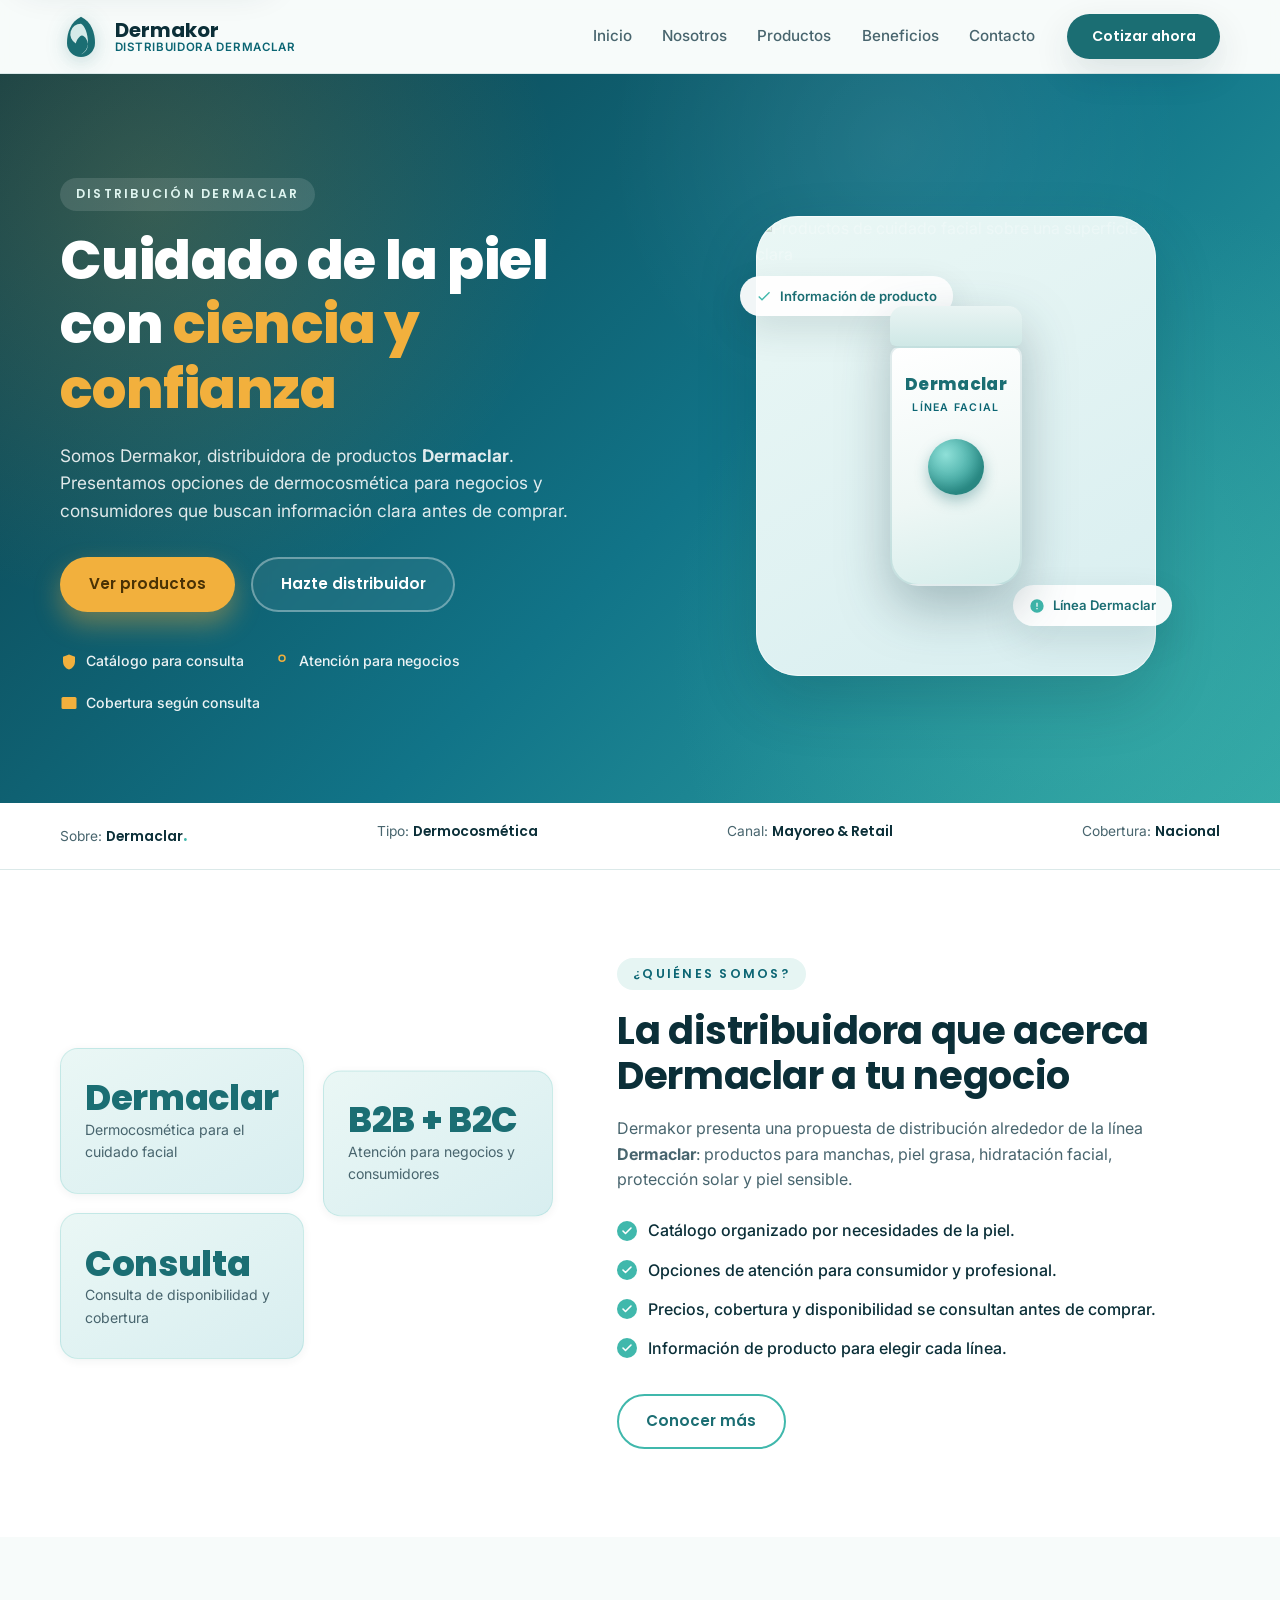
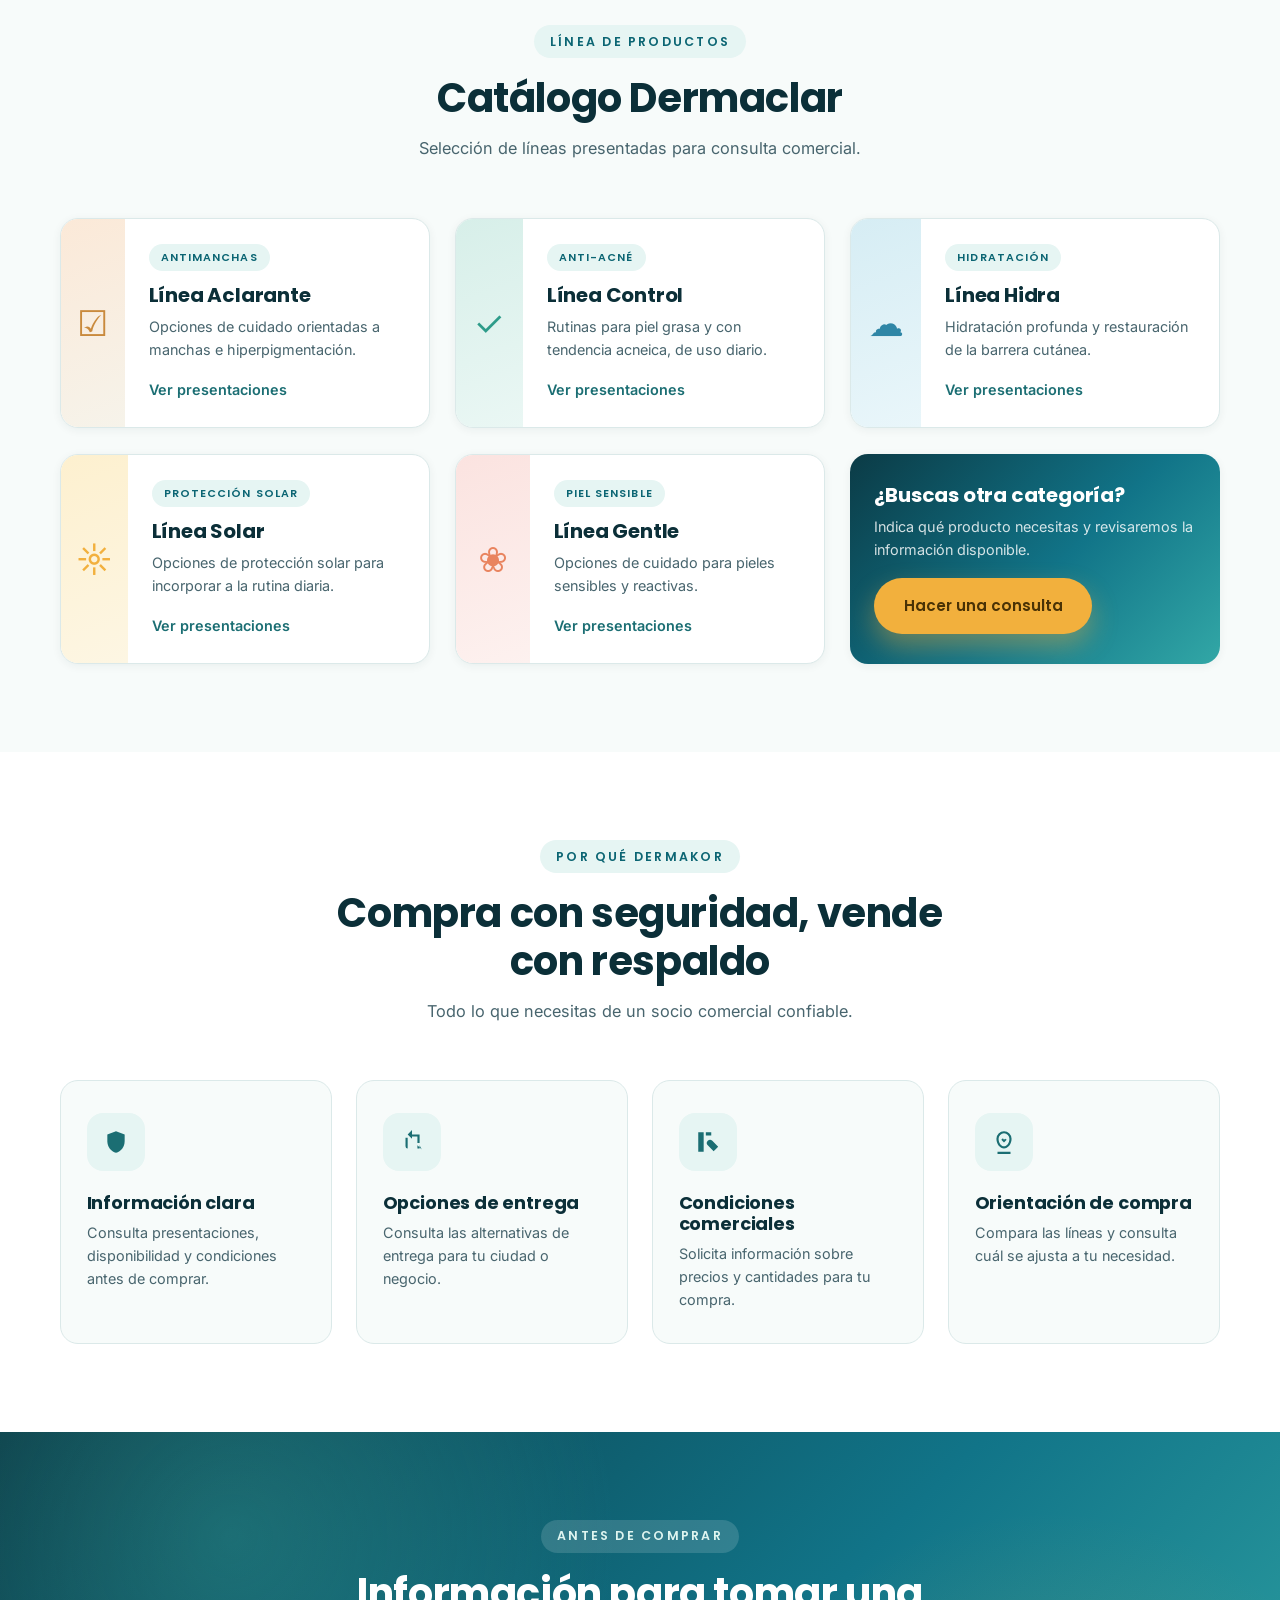
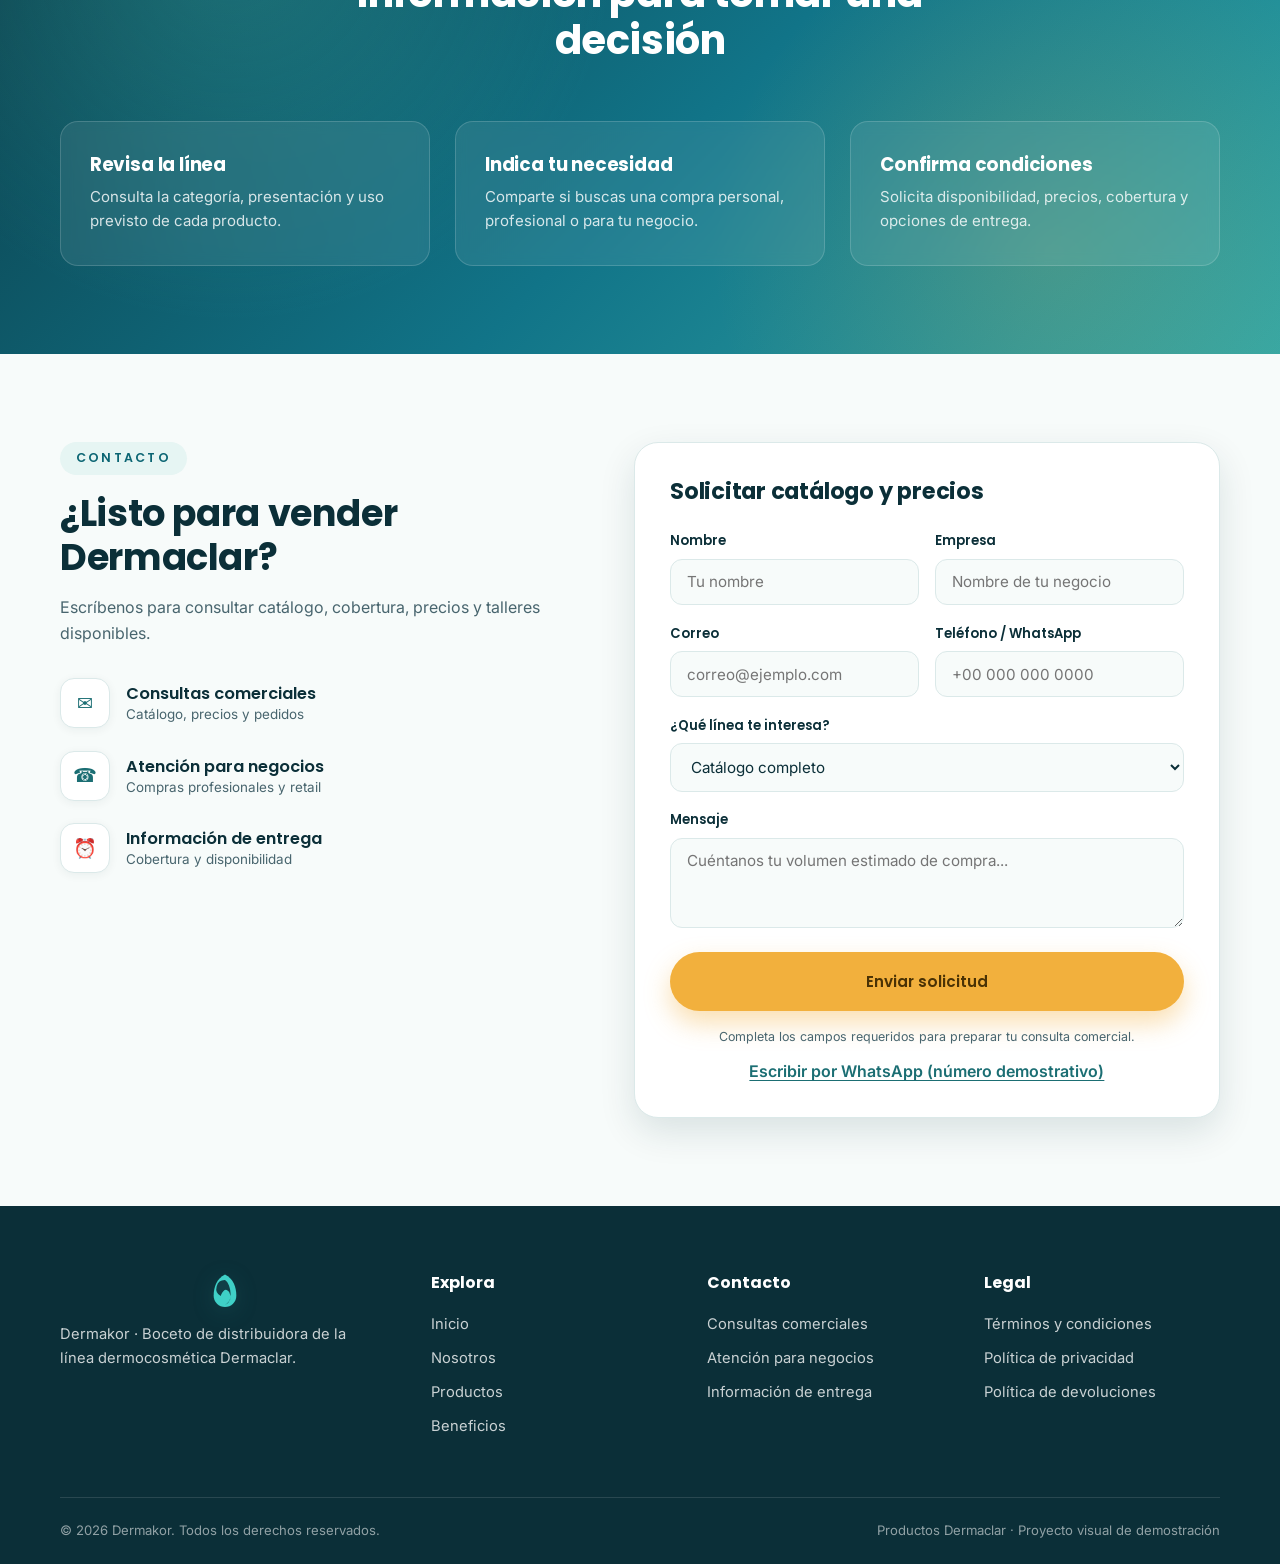
==== commit b3284624: "Add JavaScript navigation and audited page" ====
--- a/index.html
+++ b/index.html
@@ -3,152 +3,370 @@
 <head>
   <meta charset="UTF-8">
   <meta name="viewport" content="width=device-width, initial-scale=1.0">
-  <title>Dermakor | Dermocosmética Dermaclar</title>
-  <meta name="description" content="Dermakor distribuye soluciones dermocosméticas Dermaclar para profesionales y negocios de belleza.">
-  <script src="https://cdn.tailwindcss.com"></script>
-  <script>
-    tailwind.config = {
-      theme: {
-        extend: {
-          colors: {
-            ink: '#12343b',
-            teal: '#176f73',
-            aqua: '#45b9ae',
-            mist: '#e9f7f4',
-            gold: '#f3b63f',
-            coral: '#e98261'
-          },
-          fontFamily: {
-            display: ['Poppins', 'sans-serif'],
-            sans: ['Inter', 'sans-serif']
-          },
-          boxShadow: {
-            soft: '0 18px 50px rgba(18, 52, 59, .12)',
-            card: '0 10px 30px rgba(18, 52, 59, .08)'
-          }
-        }
-      }
-    }
-  </script>
+  <title>Dermakor | Distribuidora de productos Dermaclar</title>
+  <meta name="description" content="Boceto de Dermakor, distribuidora de productos Dermaclar para consumidores y profesionales.">
   <link rel="preconnect" href="https://fonts.googleapis.com">
   <link rel="preconnect" href="https://fonts.gstatic.com" crossorigin>
-  <link href="https://fonts.googleapis.com/css2?family=Inter:wght@400;500;600;700&family=Poppins:wght@600;700;800&display=swap" rel="stylesheet">
-  <style>
-    html { scroll-behavior: smooth; }
-    body { background: #f7fbfa; }
-    .hero-pattern { background: radial-gradient(circle at 15% 20%, rgba(243,182,63,.22), transparent 25%), radial-gradient(circle at 90% 70%, rgba(69,185,174,.25), transparent 30%); }
-    .reveal { animation: reveal .7s ease both; }
-    .delay-1 { animation-delay: .12s; }
-    .delay-2 { animation-delay: .24s; }
-    @keyframes reveal { from { opacity: 0; transform: translateY(18px); } to { opacity: 1; transform: translateY(0); } }
-  </style>
+  <link href="https://fonts.googleapis.com/css2?family=Inter:wght@400;500;600&family=Poppins:wght@500;600;700;800&display=swap" rel="stylesheet">
+  <link rel="icon" href="data:image/svg+xml,%3Csvg xmlns='http://www.w3.org/2000/svg' viewBox='0 0 48 48'%3E%3Cpath fill='%231b6e73' d='M24 2C12 8 8 20 8 32a16 16 0 0 0 32 0c0-12-4-24-16-30z'/%3E%3C/svg%3E">
+  <link rel="stylesheet" href="styles.css">
+  <script src="script.js" defer></script>
 </head>
-<body class="font-sans text-ink antialiased">
-  <header class="sticky top-0 z-50 border-b border-teal/10 bg-white/90 backdrop-blur-lg">
-    <div class="mx-auto flex max-w-7xl items-center justify-between px-5 py-4 lg:px-8">
-      <a href="#inicio" class="flex items-center gap-3" aria-label="Dermakor inicio">
-        <span class="grid h-11 w-11 place-items-center rounded-2xl bg-teal text-white shadow-card">
-          <svg viewBox="0 0 48 48" class="h-8 w-8" aria-hidden="true"><path fill="currentColor" d="M24 2C12 8 8 20 8 32a16 16 0 0 0 32 0c0-12-4-24-16-30z"/><path fill="#d9f5ef" d="M24 10a12 12 0 0 0-6 22.5c1-3.5 2.7-6.2 5-8.2 1.3-1.2 3.4-.9 4.5.3 1 .7 1.9 1.6 2.5 2.7a12 12 0 0 1-6 17.7A16 16 0 0 0 32 32c0-11-3.7-19.4-8-22z"/></svg>
+<body>
+
+  <a class="skip-link" href="#contenido">Saltar al contenido principal</a>
+
+  <header class="site-header">
+    <div class="container header-inner">
+      <a href="#inicio" class="brand" aria-label="Dermakor inicio">
+        <span class="brand-mark" aria-hidden="true">
+          <svg viewBox="0 0 48 48" width="42" height="42" aria-hidden="true">
+            <path fill="#1b6e73" d="M24 2C12 8 8 20 8 32a16 16 0 0 0 32 0c0-12-4-24-16-30z"/>
+            <path fill="#eaf7f5" d="M24 10a12 12 0 0 0-6 22.5c1-3.5 2.7-6.2 5-8.2 1.3-1.2 3.4-.9 4.5.3 1 .7 1.9 1.6 2.5 2.7a12 12 0 0 1-6 17.7A16 16 0 0 0 32 32c0-11-3.7-19.4-8-22z" opacity=".9"/>
+          </svg>
         </span>
-        <span class="leading-tight"><strong class="block font-display text-xl font-bold">Dermakor</strong><small class="text-[10px] font-bold uppercase tracking-[.16em] text-teal">Distribuidora Dermaclar</small></span>
+        <span class="brand-text">
+          <strong>Dermakor</strong>
+          <small>Distribuidora Dermaclar</small>
+        </span>
       </a>
-      <button id="menuButton" class="rounded-xl p-2 text-ink lg:hidden" aria-expanded="false" aria-controls="menu" aria-label="Abrir menú">
-        <svg class="h-6 w-6" fill="none" stroke="currentColor" stroke-width="2" viewBox="0 0 24 24"><path d="M4 6h16M4 12h16M4 18h16"/></svg>
+
+      <button class="menu-toggle" type="button" aria-expanded="false" aria-controls="main-nav">
+        <span class="visually-hidden">Abrir menú</span>
+        <span aria-hidden="true"></span>
+        <span aria-hidden="true"></span>
+        <span aria-hidden="true"></span>
       </button>
-      <nav id="menu" class="absolute left-0 top-full hidden w-full border-b border-teal/10 bg-white px-5 py-5 shadow-lg lg:static lg:flex lg:w-auto lg:items-center lg:gap-8 lg:border-0 lg:bg-transparent lg:p-0 lg:shadow-none" aria-label="Navegación principal">
-        <a class="block py-2 text-sm font-semibold text-ink/70 transition hover:text-teal" href="#nosotros">Nosotros</a>
-        <a class="block py-2 text-sm font-semibold text-ink/70 transition hover:text-teal" href="#productos">Productos</a>
-        <a class="block py-2 text-sm font-semibold text-ink/70 transition hover:text-teal" href="#beneficios">Beneficios</a>
-        <a class="mt-3 inline-flex items-center justify-center rounded-full bg-gold px-5 py-3 text-sm font-bold text-[#503b0c] shadow-md transition hover:-translate-y-0.5 hover:bg-[#f7c357] lg:mt-0" href="#contacto">Cotizar ahora <span class="ml-2" aria-hidden="true">→</span></a>
+
+      <nav class="main-nav" id="main-nav" aria-label="Navegación principal">
+        <a href="#inicio">Inicio</a>
+        <a href="#nosotros">Nosotros</a>
+        <a href="#productos">Productos</a>
+        <a href="#beneficios">Beneficios</a>
+        <a href="#contacto">Contacto</a>
       </nav>
+
+      <a href="#contacto" class="btn btn-primary header-cta">Cotizar ahora</a>
     </div>
   </header>
 
-  <main>
-    <section id="inicio" class="hero-pattern overflow-hidden bg-[#0d4b55] text-white">
-      <div class="mx-auto grid max-w-7xl items-center gap-12 px-5 py-16 lg:grid-cols-[1.02fr_.98fr] lg:px-8 lg:py-24">
-        <div class="reveal">
-          <span class="mb-6 inline-flex rounded-full border border-white/20 bg-white/10 px-4 py-2 text-xs font-bold uppercase tracking-[.18em] text-[#c7eee8]">Distribución Dermaclar</span>
-          <h1 class="max-w-2xl font-display text-4xl font-bold leading-[1.08] sm:text-5xl lg:text-7xl">Cuidado de la piel con <span class="text-gold">ciencia y confianza.</span></h1>
-          <p class="mt-6 max-w-xl text-lg leading-8 text-white/75">Llevamos dermocosmética profesional a farmacias, consultorios y emprendimientos con atención cercana y soluciones para cada necesidad de la piel.</p>
-          <div class="mt-9 flex flex-col gap-3 sm:flex-row">
-            <a href="#productos" class="inline-flex items-center justify-center rounded-full bg-gold px-6 py-3.5 font-bold text-[#503b0c] shadow-lg transition hover:-translate-y-1 hover:bg-[#f7c357]">Explorar catálogo <span class="ml-2" aria-hidden="true">↗</span></a>
-            <a href="#contacto" class="inline-flex items-center justify-center rounded-full border border-white/30 px-6 py-3.5 font-bold text-white transition hover:bg-white/10">Quiero distribuir</a>
-          </div>
-          <div class="mt-12 grid max-w-lg grid-cols-3 gap-5 border-t border-white/15 pt-6 text-sm text-white/70">
-            <div><strong class="block font-display text-2xl text-white">B2B</strong>Atención profesional</div>
-            <div><strong class="block font-display text-2xl text-white">5+</strong>Líneas de cuidado</div>
-            <div><strong class="block font-display text-2xl text-white">1:1</strong>Asesoría cercana</div>
-          </div>
-        </div>
-        <div class="reveal delay-1 relative mx-auto w-full max-w-lg">
-          <div class="absolute -right-5 -top-6 h-32 w-32 rounded-full border border-gold/40"></div>
-          <div class="relative overflow-hidden rounded-[2rem] border-8 border-white/10 bg-white/10 shadow-soft">
-            <img class="h-[500px] w-full object-cover" src="https://images.unsplash.com/photo-1556228578-8c89e6adf883?auto=format&fit=crop&w=1000&q=85" alt="Productos de cuidado facial sobre una superficie clara" width="1000" height="1150">
-            <div class="absolute bottom-5 left-5 right-5 rounded-2xl bg-white/90 p-4 text-ink shadow-lg backdrop-blur">
-              <div class="flex items-center justify-between"><div><p class="text-xs font-bold uppercase tracking-[.16em] text-teal">Línea Dermaclar</p><p class="mt-1 font-display text-xl font-bold">Rutinas que acompañan</p></div><span class="grid h-11 w-11 place-items-center rounded-full bg-mist text-teal">✦</span></div>
-            </div>
-          </div>
-        </div>
-      </div>
-    </section>
-
-    <section id="nosotros" class="bg-white px-5 py-20 lg:px-8 lg:py-28">
-      <div class="mx-auto grid max-w-7xl gap-14 lg:grid-cols-[.85fr_1.15fr] lg:items-center">
-        <div class="grid grid-cols-2 gap-4">
-          <div class="rounded-[1.5rem] bg-mist p-6 sm:p-8"><span class="text-3xl text-teal">◌</span><p class="mt-12 font-display text-2xl font-bold">Claridad</p><p class="mt-2 text-sm leading-6 text-ink/60">Información ordenada para decidir mejor.</p></div>
-          <div class="mt-10 rounded-[1.5rem] bg-[#fff5dc] p-6 sm:p-8"><span class="text-3xl text-gold">✦</span><p class="mt-12 font-display text-2xl font-bold">Respaldo</p><p class="mt-2 text-sm leading-6 text-ink/60">Un socio comercial cerca de tu negocio.</p></div>
-        </div>
-        <div>
-          <span class="text-xs font-bold uppercase tracking-[.2em] text-teal">Una red que cuida</span>
-          <h2 class="mt-4 max-w-2xl font-display text-3xl font-bold leading-tight sm:text-5xl">Dermaclar llega más lejos cuando crecemos juntos.</h2>
-          <p class="mt-6 max-w-2xl text-lg leading-8 text-ink/65">En Dermakor acercamos una propuesta dermocosmética pensada para consumidores, profesionales y negocios que buscan construir rutinas de cuidado con productos confiables.</p>
-          <a href="#contacto" class="mt-8 inline-flex items-center font-bold text-teal transition hover:text-aqua">Conoce nuestra propuesta <span class="ml-2">→</span></a>
-        </div>
-      </div>
-    </section>
-
-    <section id="productos" class="bg-mist px-5 py-20 lg:px-8 lg:py-28">
-      <div class="mx-auto max-w-7xl">
-        <div class="flex flex-col justify-between gap-5 sm:flex-row sm:items-end"><div><span class="text-xs font-bold uppercase tracking-[.2em] text-teal">Línea de productos</span><h2 class="mt-3 font-display text-3xl font-bold sm:text-5xl">Encuentra tu enfoque.</h2></div><p class="max-w-sm text-ink/60">Soluciones organizadas por las necesidades más frecuentes de la piel.</p></div>
-        <div class="mt-12 grid gap-5 sm:grid-cols-2 lg:grid-cols-3">
-          <article class="group rounded-[1.5rem] bg-white p-7 shadow-card transition hover:-translate-y-1 hover:shadow-soft"><span class="grid h-12 w-12 place-items-center rounded-2xl bg-[#fff1dd] text-2xl text-coral">✧</span><p class="mt-8 text-xs font-bold uppercase tracking-[.16em] text-coral">Antimanchas</p><h3 class="mt-2 font-display text-2xl font-bold">Línea Aclarante</h3><p class="mt-3 leading-7 text-ink/60">Tratamientos para manchas e hiperpigmentación.</p><a href="#contacto" class="mt-6 inline-block font-bold text-teal">Ver presentaciones →</a></article>
-          <article class="group rounded-[1.5rem] bg-white p-7 shadow-card transition hover:-translate-y-1 hover:shadow-soft"><span class="grid h-12 w-12 place-items-center rounded-2xl bg-mist text-2xl text-teal">⌁</span><p class="mt-8 text-xs font-bold uppercase tracking-[.16em] text-teal">Piel grasa</p><h3 class="mt-2 font-display text-2xl font-bold">Línea Control</h3><p class="mt-3 leading-7 text-ink/60">Rutinas para piel grasa y con tendencia acneica.</p><a href="#contacto" class="mt-6 inline-block font-bold text-teal">Ver presentaciones →</a></article>
-          <article class="group rounded-[1.5rem] bg-white p-7 shadow-card transition hover:-translate-y-1 hover:shadow-soft"><span class="grid h-12 w-12 place-items-center rounded-2xl bg-[#e7f1fb] text-2xl text-[#4980a8]">◒</span><p class="mt-8 text-xs font-bold uppercase tracking-[.16em] text-[#4980a8]">Hidratación</p><h3 class="mt-2 font-display text-2xl font-bold">Línea Hidra</h3><p class="mt-3 leading-7 text-ink/60">Hidratación profunda y cuidado de la barrera.</p><a href="#contacto" class="mt-6 inline-block font-bold text-teal">Ver presentaciones →</a></article>
-          <article class="group rounded-[1.5rem] bg-white p-7 shadow-card transition hover:-translate-y-1 hover:shadow-soft"><span class="grid h-12 w-12 place-items-center rounded-2xl bg-[#fff5dc] text-2xl text-gold">☼</span><p class="mt-8 text-xs font-bold uppercase tracking-[.16em] text-[#a67610]">Protección</p><h3 class="mt-2 font-display text-2xl font-bold">Línea Solar</h3><p class="mt-3 leading-7 text-ink/60">Protección diaria con texturas ligeras.</p><a href="#contacto" class="mt-6 inline-block font-bold text-teal">Ver presentaciones →</a></article>
-          <article class="group rounded-[1.5rem] bg-white p-7 shadow-card transition hover:-translate-y-1 hover:shadow-soft"><span class="grid h-12 w-12 place-items-center rounded-2xl bg-[#f6e9e6] text-2xl text-coral">❋</span><p class="mt-8 text-xs font-bold uppercase tracking-[.16em] text-coral">Piel sensible</p><h3 class="mt-2 font-display text-2xl font-bold">Línea Gentle</h3><p class="mt-3 leading-7 text-ink/60">Fórmulas suaves para pieles reactivas.</p><a href="#contacto" class="mt-6 inline-block font-bold text-teal">Ver presentaciones →</a></article>
-          <article class="flex flex-col justify-between rounded-[1.5rem] bg-teal p-7 text-white shadow-card"><div><span class="text-3xl text-gold">+</span><h3 class="mt-8 font-display text-2xl font-bold">¿Buscas otra línea?</h3><p class="mt-3 leading-7 text-white/70">Solicita el catálogo completo Dermaclar.</p></div><a href="#contacto" class="mt-8 inline-flex items-center font-bold text-gold">Solicitar catálogo <span class="ml-2">→</span></a></article>
-        </div>
-      </div>
-    </section>
-
-    <section id="beneficios" class="bg-white px-5 py-20 lg:px-8 lg:py-28"><div class="mx-auto max-w-7xl"><div class="max-w-2xl"><span class="text-xs font-bold uppercase tracking-[.2em] text-teal">Por qué Dermakor</span><h2 class="mt-3 font-display text-3xl font-bold sm:text-5xl">Un aliado para cada etapa.</h2></div><div class="mt-12 grid gap-8 border-t border-ink/10 pt-10 md:grid-cols-4"><div><span class="text-2xl text-teal">◈</span><h3 class="mt-5 font-display text-xl font-bold">Información clara</h3><p class="mt-3 leading-7 text-ink/60">Conoce presentaciones y condiciones antes de comprar.</p></div><div><span class="text-2xl text-teal">↗</span><h3 class="mt-5 font-display text-xl font-bold">Logística cercana</h3><p class="mt-3 leading-7 text-ink/60">Consulta opciones de entrega para tu ciudad.</p></div><div><span class="text-2xl text-teal">⌁</span><h3 class="mt-5 font-display text-xl font-bold">Precios mayoristas</h3><p class="mt-3 leading-7 text-ink/60">Alternativas para compras profesionales.</p></div><div><span class="text-2xl text-teal">✦</span><h3 class="mt-5 font-display text-xl font-bold">Acompañamiento</h3><p class="mt-3 leading-7 text-ink/60">Materiales para conocer mejor cada línea.</p></div></div></div></section>
-
-    <section id="contacto" class="bg-[#0d4b55] px-5 py-20 text-white lg:px-8 lg:py-28"><div class="mx-auto grid max-w-7xl gap-12 lg:grid-cols-[.8fr_1.2fr] lg:items-start"><div><span class="text-xs font-bold uppercase tracking-[.2em] text-[#a9e4dc]">Contacto</span><h2 class="mt-4 font-display text-4xl font-bold leading-tight sm:text-5xl">Hablemos de tu próximo pedido.</h2><p class="mt-6 max-w-md text-lg leading-8 text-white/70">Cuéntanos qué línea te interesa y te ayudamos a encontrar la mejor opción.</p><div class="mt-10 space-y-5 text-sm"><p><strong class="block text-white">Correo</strong><span class="text-white/60">contacto por confirmar</span></p><p><strong class="block text-white">WhatsApp</strong><span class="text-white/60">número por confirmar</span></p></div></div><form id="contactForm" class="rounded-[1.5rem] bg-white p-6 text-ink shadow-soft sm:p-8"><h3 class="font-display text-2xl font-bold">Solicitar catálogo y precios</h3><div class="mt-7 grid gap-5 sm:grid-cols-2"><label class="text-sm font-semibold">Nombre<input class="mt-2 w-full rounded-xl border border-ink/15 px-4 py-3 font-normal outline-none transition focus:border-teal focus:ring-2 focus:ring-teal/20" type="text" name="nombre" placeholder="Tu nombre" required></label><label class="text-sm font-semibold">Empresa<input class="mt-2 w-full rounded-xl border border-ink/15 px-4 py-3 font-normal outline-none transition focus:border-teal focus:ring-2 focus:ring-teal/20" type="text" name="empresa" placeholder="Tu negocio" required></label><label class="text-sm font-semibold">Correo<input class="mt-2 w-full rounded-xl border border-ink/15 px-4 py-3 font-normal outline-none transition focus:border-teal focus:ring-2 focus:ring-teal/20" type="email" name="correo" placeholder="correo@ejemplo.com" required></label><label class="text-sm font-semibold">WhatsApp<input class="mt-2 w-full rounded-xl border border-ink/15 px-4 py-3 font-normal outline-none transition focus:border-teal focus:ring-2 focus:ring-teal/20" type="tel" name="telefono" placeholder="+00 000 000 0000"></label></div><label class="mt-5 block text-sm font-semibold">Línea de interés<select class="mt-2 w-full rounded-xl border border-ink/15 bg-white px-4 py-3 font-normal outline-none focus:border-teal focus:ring-2 focus:ring-teal/20" name="linea"><option>Catálogo completo</option><option>Línea Aclarante</option><option>Línea Control</option><option>Línea Hidra</option><option>Línea Solar</option><option>Línea Gentle</option></select></label><label class="mt-5 block text-sm font-semibold">Mensaje<textarea class="mt-2 w-full resize-y rounded-xl border border-ink/15 px-4 py-3 font-normal outline-none focus:border-teal focus:ring-2 focus:ring-teal/20" name="mensaje" rows="4" placeholder="Cuéntanos qué necesitas..."></textarea></label><button class="mt-6 w-full rounded-full bg-gold px-6 py-3.5 font-bold text-[#503b0c] transition hover:bg-[#f7c357]" type="submit">Enviar solicitud <span class="ml-2">→</span></button><p id="formMessage" class="mt-4 hidden text-center text-sm font-semibold text-teal" role="status"></p></form></div></section>
+  <main id="contenido">
+
+    <!-- HERO -->
+    <section class="hero" id="inicio">
+      <div class="container hero-grid">
+        <div class="hero-copy">
+          <span class="eyebrow">Distribución Dermaclar</span>
+          <h1>Cuidado de la piel con <span class="accent">ciencia y confianza</span></h1>
+          <p>Somos Dermakor, distribuidora de productos <strong>Dermaclar</strong>. Presentamos opciones de dermocosmética para negocios y consumidores que buscan información clara antes de comprar.</p>
+          <div class="hero-actions">
+            <a href="#productos" class="btn btn-primary">Ver productos</a>
+            <a href="#contacto" class="btn btn-ghost">Hazte distribuidor</a>
+          </div>
+          <ul class="hero-mini">
+            <li><svg viewBox="0 0 24 24" width="18" height="18" aria-hidden="true"><path fill="currentColor" d="M12 2 4 5v6c0 5.5 3.4 9.7 8 11 4.6-1.3 8-5.5 8-11V5l-8-3z"/></svg> Catálogo para consulta</li>
+            <li><svg viewBox="0 0 24 24" width="18" height="18" aria-hidden="true"><path fill="currentColor" d="M12 12a5 5 0 1 1 5-5 5 5 0 0 1-5 5zm0-8a3 3 0 1 0 3 3 3 3 0 0 0-3-3z"/></svg> Atención para negocios</li>
+            <li><svg viewBox="0 0 24 24" width="18" height="18" aria-hidden="true"><path fill="currentColor" d="M20 4H4a2 2 0 0 0-2 2v12a2 2 0 0 0 2 2h16a2 2 0 0 0 2-2V6a2 2 0 0 0-2-2z"/></svg> Cobertura según consulta</li>
+          </ul>
+        </div>
+        <figure class="hero-visual">
+          <div class="card-skin">
+            <img class="hero-image" src="https://images.unsplash.com/photo-1556228578-8c89e6adf883?auto=format&fit=crop&w=1000&q=85" alt="Productos de cuidado facial sobre una superficie clara" width="1000" height="1150" loading="eager">
+            <div class="tube">
+              <div class="tube-cap"></div>
+              <div class="tube-body"><span>Dermaclar</span><small>Línea facial</small></div>
+            </div>
+            <div class="float-chip chip-top">
+              <svg viewBox="0 0 24 24" width="16" height="16"><path fill="currentColor" d="M9 16.2 4.8 12l-1.4 1.4L9 19 21 7l-1.4-1.4z"/></svg>
+              Información de producto
+            </div>
+            <div class="float-chip chip-bottom">
+              <svg viewBox="0 0 24 24" width="16" height="16"><path fill="currentColor" d="M12 2a10 10 0 1 0 10 10A10 10 0 0 0 12 2zm1 15h-2v-2h2zm0-4h-2V7h2z"/></svg>
+              Línea Dermaclar
+            </div>
+          </div>
+          <figcaption class="visually-hidden">Imagen de referencia para el catálogo Dermakor.</figcaption>
+        </figure>
+      </div>
+    </section>
+
+    <!-- MARQUES DE CONFIANZA -->
+    <div class="trust-bar">
+      <div class="container trust-inner">
+        <span>Sobre: <strong>Dermaclar<span class="dot">.</span></strong></span>
+        <span>Tipo: <strong>Dermocosmética</strong></span>
+        <span>Canal: <strong>Mayoreo &amp; Retail</strong></span>
+        <span>Cobertura: <strong>Nacional</strong></span>
+      </div>
+    </div>
+
+    <!-- NOSOTROS -->
+    <section class="about" id="nosotros">
+      <div class="container about-grid">
+        <div class="about-media">
+          <div class="about-card">
+            <h3>Dermaclar</h3>
+            <p>Dermocosmética para el cuidado facial</p>
+          </div>
+          <div class="about-card">
+            <h3>B2B + B2C</h3>
+            <p>Atención para negocios y consumidores</p>
+          </div>
+          <div class="about-card">
+            <h3>Consulta</h3>
+            <p>Consulta de disponibilidad y cobertura</p>
+          </div>
+        </div>
+        <div class="about-copy">
+          <span class="eyebrow">¿Quiénes somos?</span>
+          <h2>La distribuidora que acerca Dermaclar a tu negocio</h2>
+          <p>Dermakor presenta una propuesta de distribución alrededor de la línea <strong>Dermaclar</strong>: productos para manchas, piel grasa, hidratación facial, protección solar y piel sensible.</p>
+          <ul class="check-list">
+            <li>Catálogo organizado por necesidades de la piel.</li>
+            <li>Opciones de atención para consumidor y profesional.</li>
+            <li>Precios, cobertura y disponibilidad se consultan antes de comprar.</li>
+            <li>Información de producto para elegir cada línea.</li>
+          </ul>
+          <a href="#contacto" class="btn btn-outline">Conocer más</a>
+        </div>
+      </div>
+    </section>
+
+    <!-- PRODUCTOS -->
+    <section class="products" id="productos">
+      <div class="container">
+        <div class="section-head">
+          <span class="eyebrow">Línea de productos</span>
+          <h2>Catálogo Dermaclar</h2>
+          <p>Selección de líneas presentadas para consulta comercial.</p>
+        </div>
+
+        <div class="product-grid">
+          <article class="product-card">
+            <div class="swatch swatch-clear">
+              <span class="swatch-icon" aria-hidden="true">&#9745;</span>
+            </div>
+            <div class="product-body">
+              <span class="tag">Antimanchas</span>
+              <h3>Línea Aclarante</h3>
+              <p>Opciones de cuidado orientadas a manchas e hiperpigmentación.</p>
+              <a class="product-link" href="#contacto">Ver presentaciones</a>
+            </div>
+          </article>
+
+          <article class="product-card">
+            <div class="swatch swatch-mint">
+              <span class="swatch-icon" aria-hidden="true">&#10003;</span>
+            </div>
+            <div class="product-body">
+              <span class="tag">Anti-acné</span>
+              <h3>Línea Control</h3>
+              <p>Rutinas para piel grasa y con tendencia acneica, de uso diario.</p>
+              <a class="product-link" href="#contacto">Ver presentaciones</a>
+            </div>
+          </article>
+
+          <article class="product-card">
+            <div class="swatch swatch-blue">
+              <span class="swatch-icon" aria-hidden="true">&#9729;</span>
+            </div>
+            <div class="product-body">
+              <span class="tag">Hidratación</span>
+              <h3>Línea Hidra</h3>
+              <p>Hidratación profunda y restauración de la barrera cutánea.</p>
+              <a class="product-link" href="#contacto">Ver presentaciones</a>
+            </div>
+          </article>
+
+          <article class="product-card">
+            <div class="swatch swatch-sun">
+              <span class="swatch-icon" aria-hidden="true">&#9788;</span>
+            </div>
+            <div class="product-body">
+              <span class="tag">Protección solar</span>
+              <h3>Línea Solar</h3>
+              <p>Opciones de protección solar para incorporar a la rutina diaria.</p>
+              <a class="product-link" href="#contacto">Ver presentaciones</a>
+            </div>
+          </article>
+
+          <article class="product-card">
+            <div class="swatch swatch-cream">
+              <span class="swatch-icon" aria-hidden="true">&#10048;</span>
+            </div>
+            <div class="product-body">
+              <span class="tag">Piel sensible</span>
+              <h3>Línea Gentle</h3>
+              <p>Opciones de cuidado para pieles sensibles y reactivas.</p>
+              <a class="product-link" href="#contacto">Ver presentaciones</a>
+            </div>
+          </article>
+
+          <article class="product-card product-card-cta">
+            <div class="product-body">
+              <h3>¿Buscas otra categoría?</h3>
+              <p>Indica qué producto necesitas y revisaremos la información disponible.</p>
+              <a href="#contacto" class="btn btn-primary">Hacer una consulta</a>
+            </div>
+          </article>
+        </div>
+      </div>
+    </section>
+
+    <!-- BENEFICIOS -->
+    <section class="benefits" id="beneficios">
+      <div class="container">
+        <div class="section-head">
+          <span class="eyebrow">Por qué Dermakor</span>
+          <h2>Compra con seguridad, vende con respaldo</h2>
+          <p>Todo lo que necesitas de un socio comercial confiable.</p>
+        </div>
+
+        <div class="benefit-grid">
+          <div class="benefit">
+            <span class="benefit-icon" aria-hidden="true">
+              <svg viewBox="0 0 24 24" width="26" height="26"><path fill="currentColor" d="M12 2 4 5v6c0 5.5 3.4 9.7 8 11 4.6-1.3 8-5.5 8-11V5l-8-3z"/></svg>
+            </span>
+            <h3>Información clara</h3>
+            <p>Consulta presentaciones, disponibilidad y condiciones antes de comprar.</p>
+          </div>
+          <div class="benefit">
+            <span class="benefit-icon" aria-hidden="true">
+              <svg viewBox="0 0 24 24" width="26" height="26"><path fill="currentColor" d="M12 3v2h7v8h-2V7h-5v2l-4-4 4-4v2zm7 12v3H8a2 2 0 0 1-2-2V8h2v10h9v-3l4 4z"/></svg>
+            </span>
+            <h3>Opciones de entrega</h3>
+            <p>Consulta las alternativas de entrega para tu ciudad o negocio.</p>
+          </div>
+          <div class="benefit">
+            <span class="benefit-icon" aria-hidden="true">
+              <svg viewBox="0 0 24 24" width="26" height="26"><path fill="currentColor" d="M11.8 10.9a3 3 0 0 1 4.2 0l5.4 5.4-4.2 4.2-5.4-5.4a3 3 0 0 1 0-4.2zM3 21V3h5v18zM10 3h5v3h-5z"/></svg>
+            </span>
+            <h3>Condiciones comerciales</h3>
+            <p>Solicita información sobre precios y cantidades para tu compra.</p>
+          </div>
+          <div class="benefit">
+            <span class="benefit-icon" aria-hidden="true">
+              <svg viewBox="0 0 24 24" width="26" height="26"><path fill="currentColor" d="M12 2a7 7 0 0 1 7 7c0 5-3.5 9-7 9s-7-4-7-9a7 7 0 0 1 7-7zm0 2a5 5 0 0 0-5 5c0 4.2 2.4 6.8 5 7 2.6-.2 5-2.8 5-7a5 5 0 0 0-5-5zm-1 4.5L9.5 10 12 12.5l2.5-2.5L13 9l-1 1zM6 21h12v2H6z"/></svg>
+            </span>
+            <h3>Orientación de compra</h3>
+            <p>Compara las líneas y consulta cuál se ajusta a tu necesidad.</p>
+          </div>
+        </div>
+      </div>
+    </section>
+
+    <!-- INFORMACION DE COMPRA -->
+    <section class="service-notes">
+      <div class="container">
+        <div class="section-head light">
+          <span class="eyebrow light">Antes de comprar</span>
+          <h2>Información para tomar una decisión</h2>
+        </div>
+        <div class="service-note-grid">
+          <article class="service-note">
+            <h3>Revisa la línea</h3>
+            <p>Consulta la categoría, presentación y uso previsto de cada producto.</p>
+          </article>
+          <article class="service-note">
+            <h3>Indica tu necesidad</h3>
+            <p>Comparte si buscas una compra personal, profesional o para tu negocio.</p>
+          </article>
+          <article class="service-note">
+            <h3>Confirma condiciones</h3>
+            <p>Solicita disponibilidad, precios, cobertura y opciones de entrega.</p>
+          </article>
+        </div>
+      </div>
+    </section>
+
+    <!-- CONTACTO -->
+    <section class="contact" id="contacto">
+      <div class="container contact-grid">
+        <div class="contact-info">
+          <span class="eyebrow">Contacto</span>
+          <h2>¿Listo para vender Dermaclar?</h2>
+          <p>Escríbenos para consultar catálogo, cobertura, precios y talleres disponibles.</p>
+          <ul class="contact-list">
+            <li>
+              <span class="c-icon" aria-hidden="true">&#9993;</span>
+              <div><strong>Consultas comerciales</strong><small>Catálogo, precios y pedidos</small></div>
+            </li>
+            <li>
+              <span class="c-icon" aria-hidden="true">&#9742;</span>
+              <div><strong>Atención para negocios</strong><small>Compras profesionales y retail</small></div>
+            </li>
+            <li>
+              <span class="c-icon" aria-hidden="true">&#9200;</span>
+              <div><strong>Información de entrega</strong><small>Cobertura y disponibilidad</small></div>
+            </li>
+          </ul>
+        </div>
+        <form class="contact-form" action="#" method="post">
+          <h3>Solicitar catálogo y precios</h3>
+          <div class="field-row">
+            <label>Nombre<input type="text" name="nombre" autocomplete="name" placeholder="Tu nombre" required></label>
+            <label>Empresa<input type="text" name="empresa" autocomplete="organization" placeholder="Nombre de tu negocio" required></label>
+          </div>
+          <div class="field-row">
+            <label>Correo<input type="email" name="correo" autocomplete="email" placeholder="correo@ejemplo.com" required></label>
+            <label>Teléfono / WhatsApp<input type="tel" name="telefono" autocomplete="tel" placeholder="+00 000 000 0000"></label>
+          </div>
+          <label>¿Qué línea te interesa?
+            <select name="linea">
+              <option value="todas">Catálogo completo</option>
+              <option value="aclarante">Línea Aclarante</option>
+              <option value="control">Línea Control</option>
+              <option value="hidra">Línea Hidra</option>
+              <option value="solar">Línea Solar</option>
+              <option value="gentle">Línea Gentle</option>
+            </select>
+          </label>
+          <label>Mensaje<textarea name="mensaje" rows="3" placeholder="Cuéntanos tu volumen estimado de compra..."></textarea></label>
+          <button class="btn btn-primary" type="submit">Enviar solicitud</button>
+          <p class="form-note">Completa los campos requeridos para preparar tu consulta comercial.</p>
+          <a class="whatsapp-link" href="https://wa.me/593999999999">Escribir por WhatsApp (número demostrativo)</a>
+        </form>
+      </div>
+    </section>
+
   </main>
 
-  <footer class="bg-[#083b44] px-5 py-8 text-sm text-white/60 lg:px-8"><div class="mx-auto flex max-w-7xl flex-col justify-between gap-3 sm:flex-row"><span>© 2026 Dermakor</span><span>Distribuidora de productos Dermaclar</span></div></footer>
-  <script>
-    const menuButton = document.querySelector('#menuButton');
-    const menu = document.querySelector('#menu');
-    menuButton.addEventListener('click', () => {
-      const isOpen = menuButton.getAttribute('aria-expanded') === 'true';
-      menuButton.setAttribute('aria-expanded', String(!isOpen));
-      menuButton.setAttribute('aria-label', isOpen ? 'Abrir menú' : 'Cerrar menú');
-      menu.classList.toggle('hidden', isOpen);
-    });
-    document.querySelectorAll('#menu a').forEach(link => link.addEventListener('click', () => {
-      menuButton.setAttribute('aria-expanded', 'false');
-      menuButton.setAttribute('aria-label', 'Abrir menú');
-      menu.classList.add('hidden');
-    }));
-    document.querySelector('#contactForm').addEventListener('submit', event => {
-      event.preventDefault();
-      const message = document.querySelector('#formMessage');
-      message.textContent = 'Solicitud preparada. Conectaremos este formulario con tu canal de atención.';
-      message.classList.remove('hidden');
-      event.target.reset();
-    });
-  </script>
+  <footer class="site-footer">
+    <div class="container footer-grid">
+      <div class="footer-brand">
+        <span class="brand-mark brand-mark-small" aria-hidden="true">
+          <svg viewBox="0 0 48 48" width="34" height="34" aria-hidden="true">
+            <path fill="#3fd0c7" d="M24 2C12 8 8 20 8 32a16 16 0 0 0 32 0c0-12-4-24-16-30z"/>
+            <path fill="#0b2f38" d="M24 10a12 12 0 0 0-6 22.5c1-3.5 2.7-6.2 5-8.2 1.3-1.2 3.4-.9 4.5.3 1 .7 1.9 1.6 2.5 2.7a12 12 0 0 1-6 17.7A16 16 0 0 0 32 32c0-11-3.7-19.4-8-22z" opacity=".9"/>
+          </svg>
+        </span>
+        <p>Dermakor · Boceto de distribuidora de la línea dermocosmética Dermaclar.</p>
+      </div>
+      <nav class="footer-nav" aria-label="Mapa del sitio">
+        <strong>Explora</strong>
+        <a href="#inicio">Inicio</a>
+        <a href="#nosotros">Nosotros</a>
+        <a href="#productos">Productos</a>
+        <a href="#beneficios">Beneficios</a>
+      </nav>
+      <div class="footer-contact">
+        <strong>Contacto</strong>
+        <span>Consultas comerciales</span>
+        <span>Atención para negocios</span>
+        <span>Información de entrega</span>
+      </div>
+      <div class="footer-legal">
+        <strong>Legal</strong>
+        <a href="#">Términos y condiciones</a>
+        <a href="#">Política de privacidad</a>
+        <a href="#">Política de devoluciones</a>
+      </div>
+    </div>
+    <div class="container footer-base">
+      <span>© 2026 Dermakor. Todos los derechos reservados.</span>
+      <span>Productos Dermaclar · Proyecto visual de demostración</span>
+    </div>
+  </footer>
+
 </body>
-</html>
+</html>
--- a/styles.css
+++ b/styles.css
@@ -0,0 +1,651 @@
+/* ============================================================
+   DERMAKOR · Distribuidora Dermaclar
+   Hoja de estilos principal
+   ============================================================ */
+
+:root {
+  /* Paleta Dermaclar */
+  --mint: #40b8ac;
+  --mint-deep: #1b6e73;
+  --mint-soft: #e6f5f3;
+  --teal-ink: #0b2f38;
+  --sea: #0b6573;
+  --slate: #48656e;
+  --line: #dbe9e9;
+  --cream: #f7fbfa;
+  --sunny: #f2b03d;
+  --coral: #e9845f;
+
+  --white: #ffffff;
+
+  --grad-hero: linear-gradient(135deg, #0b3b46 0%, #117488 55%, #32a7a6 100%);
+  --grad-card: linear-gradient(150deg, #eaf7f5 0%, #d8eef0 100%);
+
+  --shadow-sm: 0 2px 10px rgba(11, 47, 56, .06);
+  --shadow-md: 0 14px 36px rgba(11, 47, 56, .12);
+  --shadow-lg: 0 24px 60px rgba(11, 47, 56, .18);
+
+  --radius: 18px;
+  --radius-sm: 12px;
+
+  --font-body: 'Inter', system-ui, -apple-system, Segoe UI, Roboto, sans-serif;
+  --font-display: 'Poppins', 'Inter', system-ui, sans-serif;
+}
+
+* { margin: 0; padding: 0; box-sizing: border-box; }
+
+html { scroll-behavior: smooth; scroll-padding-top: 88px; }
+
+body {
+  font-family: var(--font-body);
+  color: var(--teal-ink);
+  background: var(--cream);
+  line-height: 1.6;
+  font-size: 16px;
+  -webkit-font-smoothing: antialiased;
+}
+
+main { scroll-margin-top: 88px; }
+
+img, svg { display: block; max-width: 100%; }
+a { color: inherit; text-decoration: none; }
+
+.skip-link {
+  position: fixed;
+  top: -70px;
+  left: 1rem;
+  z-index: 100;
+  padding: .7rem 1.3rem;
+  background: var(--mint-deep);
+  color: var(--white);
+  font-family: var(--font-display);
+  font-weight: 600;
+  font-size: .9rem;
+  border-radius: 999px;
+  box-shadow: var(--shadow-md);
+  transition: top .18s ease;
+}
+.skip-link:focus-visible { top: 1rem; }
+
+a:focus-visible,
+button:focus-visible {
+  outline: 3px solid var(--sunny);
+  outline-offset: 3px;
+  border-radius: 4px;
+}
+
+.visually-hidden {
+  position: absolute;
+  width: 1px;
+  height: 1px;
+  padding: 0;
+  margin: -1px;
+  overflow: hidden;
+  clip: rect(0, 0, 0, 0);
+  white-space: nowrap;
+  border: 0;
+}
+
+.container {
+  width: min(1160px, 92%);
+  margin-inline: auto;
+}
+
+h1, h2, h3 { font-family: var(--font-display); line-height: 1.18; letter-spacing: -.01em; }
+
+/* ---------- Botones ---------- */
+.btn {
+  display: inline-flex;
+  align-items: center;
+  justify-content: center;
+  gap: .5rem;
+  padding: .85rem 1.7rem;
+  border-radius: 999px;
+  font-family: var(--font-display);
+  font-weight: 600;
+  font-size: .95rem;
+  border: 2px solid transparent;
+  cursor: pointer;
+  transition: transform .18s ease, box-shadow .18s ease, background .18s ease, color .18s ease;
+}
+.btn:active { transform: scale(.97); }
+
+.btn-primary { background: var(--white); color: var(--teal-ink); box-shadow: var(--shadow-md); }
+.btn-primary:hover { background: var(--mint-soft); }
+
+.hero .btn-primary, .product-card-cta .btn-primary, .contact-form .btn-primary { background: var(--sunny); color: #4a3205; box-shadow: 0 12px 26px rgba(242, 176, 61, .4); }
+.hero .btn-primary:hover { background: #f7bc55; }
+
+.btn-ghost { background: rgba(255,255,255,.06); color: var(--white); border-color: rgba(255,255,255,.35); backdrop-filter: blur(2px); }
+.btn-ghost:hover { background: rgba(255,255,255,.16); }
+
+.btn-outline { background: transparent; color: var(--mint-deep); border-color: var(--mint); }
+.btn-outline:hover { background: var(--mint-soft); }
+
+/* ---------- Eyebrow ---------- */
+.eyebrow {
+  display: inline-block;
+  font-family: var(--font-display);
+  font-weight: 600;
+  font-size: .78rem;
+  letter-spacing: .18em;
+  text-transform: uppercase;
+  color: var(--sea);
+  background: var(--mint-soft);
+  padding: .4rem 1rem;
+  border-radius: 999px;
+  margin-bottom: 1.1rem;
+}
+.accent { color: var(--sunny); }
+
+/* ============================================================
+   HEADER
+   ============================================================ */
+.site-header {
+  position: sticky;
+  top: 0;
+  z-index: 50;
+  background: rgba(247, 251, 250, .85);
+  backdrop-filter: blur(10px);
+  border-bottom: 1px solid var(--line);
+}
+
+.header-inner {
+  position: relative;
+  display: flex;
+  align-items: center;
+  gap: 2rem;
+  padding-block: .85rem;
+}
+
+.menu-toggle {
+  display: none;
+  width: 2.75rem;
+  height: 2.75rem;
+  padding: .65rem;
+  border: 1px solid var(--line);
+  border-radius: var(--radius-sm);
+  background: var(--white);
+  color: var(--mint-deep);
+  cursor: pointer;
+}
+.menu-toggle > span:not(.visually-hidden) {
+  display: block;
+  height: 2px;
+  margin-block: 4px;
+  background: currentColor;
+  border-radius: 2px;
+}
+
+.brand { display: flex; align-items: center; gap: .8rem; margin-right: auto; }
+.brand-mark { display: grid; place-items: center; filter: drop-shadow(0 4px 10px rgba(27,110,115,.25)); }
+.brand-text { display: flex; flex-direction: column; line-height: 1.1; }
+.brand-text strong { font-family: var(--font-display); font-weight: 700; font-size: 1.25rem; color: var(--teal-ink); }
+.brand-text small { font-size: .72rem; letter-spacing: .06em; text-transform: uppercase; color: var(--sea); font-weight: 600; }
+
+.main-nav { display: flex; gap: 1.9rem; }
+.main-nav a { font-weight: 500; font-size: .95rem; color: var(--slate); position: relative; padding-block: .25rem; }
+.main-nav a::after {
+  content: "";
+  position: absolute;
+  left: 0; bottom: -2px;
+  width: 0; height: 2px;
+  background: var(--mint);
+  border-radius: 2px;
+  transition: width .2s ease;
+}
+.main-nav a:hover { color: var(--mint-deep); }
+.main-nav a:hover::after { width: 100%; }
+
+.header-cta { padding: .6rem 1.4rem; font-size: .88rem; }
+.header-cta.btn-primary { background: var(--mint-deep); color: var(--white); }
+.header-cta.btn-primary:hover { background: var(--sea); }
+
+/* ============================================================
+   HERO
+   ============================================================ */
+.hero { background: var(--grad-hero); color: var(--white); position: relative; overflow: hidden; }
+.hero::before {
+  content: "";
+  position: absolute; inset: 0;
+  background:
+    radial-gradient(circle at 12% 18%, rgba(242,176,61,.18), transparent 32%),
+    radial-gradient(circle at 88% 80%, rgba(64,184,172,.35), transparent 36%),
+    radial-gradient(circle at 70% 10%, rgba(255,255,255,.08), transparent 26%);
+  pointer-events: none;
+}
+
+.hero-grid {
+  position: relative;
+  display: grid;
+  grid-template-columns: 1.05fr .95fr;
+  gap: 3rem;
+  align-items: center;
+  padding-block: 6.5rem 5.5rem;
+}
+
+.hero-copy .eyebrow { background: rgba(255,255,255,.12); color: #dff5f0; }
+.hero-copy h1 { font-size: clamp(2.1rem, 4.6vw, 3.4rem); font-weight: 800; margin-bottom: 1.3rem; }
+.hero-copy p { font-size: 1.08rem; color: rgba(255,255,255,.87); max-width: 34rem; }
+
+.hero-actions { display: flex; gap: 1rem; flex-wrap: wrap; margin-top: 2rem; }
+
+.hero-mini { list-style: none; display: flex; flex-wrap: wrap; gap: 1.2rem 1.8rem; margin-top: 2.4rem; }
+.hero-mini li { display: flex; align-items: center; gap: .5rem; font-size: .88rem; color: rgba(255,255,255,.92); font-weight: 500; }
+.hero-mini svg { color: var(--sunny); }
+
+/* Caja visual */
+.hero-visual { display: grid; place-items: center; }
+
+.card-skin {
+  position: relative;
+  width: min(400px, 100%);
+  aspect-ratio: 4 / 4.6;
+  background: var(--grad-card);
+  border-radius: 42px;
+  box-shadow: var(--shadow-lg), inset 0 0 0 1px rgba(255,255,255,.6);
+  display: grid;
+  place-items: center;
+}
+
+.hero-image {
+  position: absolute;
+  inset: 0;
+  width: 100%;
+  height: 100%;
+  object-fit: cover;
+  border-radius: inherit;
+  opacity: .28;
+}
+
+.tube {
+    position: relative;
+    z-index: 1;
+  width: 132px;
+  filter: drop-shadow(0 22px 26px rgba(11,47,56,.28));
+  animation: bob 5s ease-in-out infinite;
+}
+.tube-cap {
+  width: 100%; height: 40px;
+  background: linear-gradient(180deg, #e9f4f3, #cfe8e6);
+  border-radius: 14px 14px 6px 6px;
+}
+.tube-body {
+  height: 240px;
+  background: linear-gradient(165deg, #ffffff, #eef7f5 60%, #d5edeb);
+  border-radius: 10px 10px 28px 28px;
+  padding: 1rem 1.1rem;
+  display: flex; flex-direction: column; align-items: center; text-align: center;
+  border: 2px solid rgba(27,110,115,.12);
+}
+.tube-body span { font-family: var(--font-display); font-weight: 800; font-size: 1.05rem; color: var(--mint-deep); margin-top: .4rem; letter-spacing: .02em; }
+.tube-body small { font-size: .66rem; letter-spacing: .12em; text-transform: uppercase; color: var(--sea); font-weight: 600; margin-top: .15rem; }
+.tube-body::after {
+  content: "";
+  width: 56px; height: 56px;
+  margin-top: 1.4rem;
+  border-radius: 50%;
+  background: radial-gradient(circle at 32% 28%, #8fe0d8, #2f9b95 70%);
+  box-shadow: inset -6px -8px 14px rgba(0,0,0,.15), 0 6px 14px rgba(27,110,115,.35);
+}
+
+@keyframes bob { 0%,100% { transform: translateY(0); } 50% { transform: translateY(-12px); } }
+
+.float-chip {
+  position: absolute;
+  display: flex; align-items: center; gap: .5rem;
+  background: rgba(255,255,255,.94);
+  font-size: .82rem; font-weight: 600;
+  padding: .6rem 1rem;
+  border-radius: 999px;
+  box-shadow: var(--shadow-md);
+  color: var(--mint-deep);
+}
+
+.whatsapp-link {
+  display: block;
+  margin-top: .8rem;
+  color: var(--mint-deep);
+  font-weight: 600;
+  text-align: center;
+  text-decoration: underline;
+  text-underline-offset: .2em;
+}
+.float-chip svg { color: var(--mint); }
+.chip-top { top: 13%; left: -4%; }
+.chip-bottom { bottom: 11%; right: -4%; animation: bob 5s ease-in-out infinite; animation-delay: 1.2s; }
+
+/* ============================================================
+   TRUST BAR
+   ============================================================ */
+.trust-bar { background: var(--white); border-bottom: 1px solid var(--line); }
+.trust-inner { display: flex; flex-wrap: wrap; justify-content: space-between; gap: .6rem 2rem; padding-block: 1.1rem; font-size: .86rem; color: var(--slate); }
+.trust-inner strong { color: var(--teal-ink); font-family: var(--font-display); font-weight: 600; }
+.trust-inner .dot { color: var(--mint); font-size: 1.2rem; }
+
+/* ============================================================
+   SECCIONES BASE
+   ============================================================ */
+section:not(.hero) { padding-block: 5.5rem; }
+.section-head { text-align: center; max-width: 40rem; margin: 0 auto 3.5rem; }
+.section-head h2 { font-size: clamp(1.7rem, 3.2vw, 2.5rem); margin-bottom: .8rem; }
+.section-head p { color: var(--slate); font-size: 1.02rem; }
+.section-head.light h2 { color: var(--white); }
+.section-head.light p { color: rgba(255,255,255,.8); }
+.eyebrow.light { background: rgba(255,255,255,.14); color: #dff5f0; }
+
+/* ============================================================
+   NOSOTROS
+   ============================================================ */
+.about { background: var(--white); }
+.about-grid { display: grid; grid-template-columns: .9fr 1.1fr; gap: 4rem; align-items: center; }
+
+.about-media { display: grid; grid-template-columns: 1fr 1fr; gap: 1.2rem; }
+.about-card {
+  background: var(--grad-card);
+  border-radius: var(--radius);
+  padding: 1.8rem 1.5rem;
+  box-shadow: var(--shadow-sm);
+  border: 1px solid rgba(64,184,172,.18);
+  transition: transform .2s ease, box-shadow .2s ease;
+}
+.about-card:nth-child(2) { transform: translateY(1.4rem); }
+.about-card:hover { transform: translateY(-4px); box-shadow: var(--shadow-md); }
+.about-card:nth-child(2):hover { transform: translateY(.6rem); }
+.about-card h3 { font-size: 2.2rem; color: var(--mint-deep); font-weight: 800; }
+.about-card p { font-size: .88rem; color: var(--slate); }
+
+.about-copy h2 { font-size: clamp(1.6rem, 3vw, 2.4rem); margin-bottom: 1.1rem; }
+.about-copy > p { color: var(--slate); margin-bottom: 1.6rem; max-width: 33rem; }
+
+.check-list { list-style: none; margin-bottom: 2rem; display: grid; gap: .85rem; }
+.check-list li { display: flex; align-items: flex-start; gap: .7rem; font-weight: 500; }
+.check-list li::before {
+  content: "";
+  flex-shrink: 0;
+  width: 20px; height: 20px;
+  margin-top: .15rem;
+  border-radius: 50%;
+  background: var(--mint) url("data:image/svg+xml,%3Csvg xmlns='http://www.w3.org/2000/svg' viewBox='0 0 24 24' fill='none' stroke='white' stroke-width='3.2' stroke-linecap='round' stroke-linejoin='round'%3E%3Cpath d='M20 6 9 17l-5-5'/%3E%3C/svg%3E") center/12px no-repeat;
+}
+
+/* ============================================================
+   PRODUCTOS
+   ============================================================ */
+.products { background: var(--cream); }
+
+.product-grid { display: grid; grid-template-columns: repeat(3, 1fr); gap: 1.6rem; }
+
+.product-card {
+  background: var(--white);
+  border-radius: var(--radius);
+  overflow: hidden;
+  border: 1px solid var(--line);
+  box-shadow: var(--shadow-sm);
+  transition: transform .22s ease, box-shadow .22s ease;
+  display: flex;
+}
+.product-card:hover { transform: translateY(-6px); box-shadow: var(--shadow-md); }
+
+.swatch { width: 110px; display: grid; place-items: center; background: var(--mint-soft); }
+.swatch-icon { font-size: 2.2rem; color: var(--mint-deep); }
+.swatch-clear { background: linear-gradient(160deg, #fbe9d8, #f6f3ea); }
+.swatch-clear .swatch-icon { color: #c98a3d; }
+.swatch-mint { background: linear-gradient(160deg, #d7efe9, #eaf7f4); }
+.swatch-mint .swatch-icon { color: #2e9c8a; }
+.swatch-blue { background: linear-gradient(160deg, #d6edf4, #e9f6fa); }
+.swatch-blue .swatch-icon { color: #2f86a6; }
+.swatch-sun { background: linear-gradient(160deg, #fdf0cf, #fdf6e3); }
+.swatch-sun .swatch-icon { color: var(--sunny); }
+.swatch-cream { background: linear-gradient(160deg, #fbe3e0, #fdf1ef); }
+.swatch-cream .swatch-icon { color: var(--coral); }
+
+.product-body { padding: 1.6rem 1.5rem; display: flex; flex-direction: column; align-items: flex-start; }
+.tag {
+  font-family: var(--font-display);
+  font-size: .68rem; font-weight: 600;
+  letter-spacing: .1em; text-transform: uppercase;
+  color: var(--sea);
+  background: var(--mint-soft);
+  padding: .3rem .75rem;
+  border-radius: 999px;
+  margin-bottom: .8rem;
+}
+.product-body h3 { font-size: 1.25rem; margin-bottom: .45rem; }
+.product-body p { font-size: .9rem; color: var(--slate); margin-bottom: 1.1rem; }
+.product-link { font-size: .9rem; font-weight: 600; color: var(--mint-deep); margin-top: auto; }
+.product-link:hover { color: var(--sea); text-decoration: underline; }
+
+.product-card-cta {
+  background: var(--grad-hero);
+  border: none;
+  align-items: stretch;
+}
+.product-card-cta .product-body { justify-content: center; align-items: flex-start; color: var(--white); }
+.product-card-cta h3 { color: var(--white); }
+.product-card-cta p { color: rgba(255,255,255,.82); }
+
+/* ============================================================
+   BENEFICIOS
+   ============================================================ */
+.benefits { background: var(--white); }
+
+.benefit-grid { display: grid; grid-template-columns: repeat(4, 1fr); gap: 1.5rem; }
+
+.benefit {
+  background: var(--cream);
+  border: 1px solid var(--line);
+  border-radius: var(--radius);
+  padding: 2rem 1.6rem;
+  text-align: left;
+  transition: transform .22s ease, box-shadow .22s ease, border-color .22s ease;
+  position: relative;
+  overflow: hidden;
+}
+.benefit:hover { transform: translateY(-6px); box-shadow: var(--shadow-md); border-color: rgba(64,184,172,.4); }
+
+.benefit-icon {
+  display: grid; place-items: center;
+  width: 58px; height: 58px;
+  border-radius: 16px;
+  background: var(--mint-soft);
+  color: var(--mint-deep);
+  margin-bottom: 1.3rem;
+  transition: background .2s ease, color .2s ease;
+}
+.benefit:hover .benefit-icon { background: var(--mint-deep); color: var(--mint-soft); }
+.benefit h3 { font-size: 1.12rem; margin-bottom: .5rem; }
+.benefit p { font-size: .9rem; color: var(--slate); }
+
+/* ============================================================
+  INFORMACION DE COMPRA
+  ============================================================ */
+.service-notes { background: var(--grad-hero); position: relative; overflow: hidden; }
+.service-notes::before {
+  content: "";
+  position: absolute; inset: 0;
+  background: radial-gradient(circle at 18% 20%, rgba(64,184,172,.3), transparent 34%),
+              radial-gradient(circle at 82% 80%, rgba(242,176,61,.16), transparent 30%);
+  pointer-events: none;
+}
+.service-notes .container { position: relative; }
+
+.service-note-grid { display: grid; grid-template-columns: repeat(3, 1fr); gap: 1.6rem; }
+
+.service-note {
+  background: rgba(255,255,255,.08);
+  border: 1px solid rgba(255,255,255,.16);
+  backdrop-filter: blur(6px);
+  border-radius: var(--radius);
+  padding: 2rem 1.8rem;
+  transition: transform .22s ease, background .22s ease;
+}
+.service-note:hover { transform: translateY(-5px); background: rgba(255,255,255,.14); }
+.service-note h3 { color: var(--white); font-size: 1.15rem; margin-bottom: .6rem; }
+.service-note p { color: rgba(255,255,255,.82); font-size: .94rem; }
+
+/* ============================================================
+   CONTACTO
+   ============================================================ */
+.contact { background: var(--cream); }
+.contact-grid { display: grid; grid-template-columns: 1fr 1.15fr; gap: 4rem; align-items: start; }
+
+.contact-info h2 { font-size: clamp(1.6rem, 3vw, 2.3rem); margin-bottom: 1rem; }
+.contact-info > p { color: var(--slate); margin-bottom: 2rem; max-width: 30rem; }
+
+.contact-list { list-style: none; display: grid; gap: 1.4rem; }
+.contact-list li { display: flex; align-items: center; gap: 1rem; }
+.c-icon {
+  display: grid; place-items: center;
+  width: 50px; height: 50px;
+  border-radius: 14px;
+  background: var(--white);
+  border: 1px solid var(--line);
+  box-shadow: var(--shadow-sm);
+  color: var(--mint-deep);
+  font-size: 1.2rem;
+}
+.contact-list div { display: flex; flex-direction: column; line-height: 1.35; }
+.contact-list strong { font-family: var(--font-display); font-weight: 600; font-size: 1.02rem; }
+.contact-list small { color: var(--slate); font-size: .84rem; }
+
+.contact-form {
+  background: var(--white);
+  border-radius: 24px;
+  border: 1px solid var(--line);
+  box-shadow: var(--shadow-md);
+  padding: 2.2rem 2.2rem 2rem;
+}
+.contact-form h3 { font-size: 1.4rem; margin-bottom: 1.6rem; }
+
+.field-row { display: grid; grid-template-columns: 1fr 1fr; gap: 1rem; }
+
+.contact-form label {
+  display: flex; flex-direction: column;
+  gap: .45rem;
+  font-family: var(--font-display);
+  font-weight: 600;
+  font-size: .82rem;
+  color: var(--teal-ink);
+  margin-bottom: 1.1rem;
+}
+.contact-form input,
+.contact-form select,
+.contact-form textarea {
+  font-family: var(--font-body);
+  font-size: .95rem;
+  color: var(--teal-ink);
+  padding: .8rem 1rem;
+  border-radius: var(--radius-sm);
+  border: 1.5px solid var(--line);
+  background: var(--cream);
+  width: 100%;
+  transition: border-color .18s ease, box-shadow .18s ease, background .18s ease;
+}
+.contact-form input:focus,
+.contact-form select:focus,
+.contact-form textarea:focus {
+  outline: none;
+  border-color: var(--mint);
+  background: var(--white);
+  box-shadow: 0 0 0 4px rgba(64,184,172,.16);
+}
+.contact-form textarea { resize: vertical; min-height: 90px; }
+.contact-form .btn { width: 100%; margin-top: .4rem; }
+.contact-form .btn-primary { padding: 1rem; }
+.form-note { font-size: .78rem; color: var(--slate); text-align: center; margin-top: 1rem; }
+
+/* ============================================================
+   FOOTER
+   ============================================================ */
+.site-footer { background: var(--teal-ink); color: rgba(255,255,255,.78); }
+.footer-grid {
+  display: grid;
+  grid-template-columns: 1.4fr 1fr 1fr 1fr;
+  gap: 2.5rem;
+  padding-block: 4rem 3rem;
+}
+.footer-grid strong { display: block; font-family: var(--font-display); color: var(--white); font-size: 1rem; margin-bottom: 1.1rem; }
+.footer-brand p { max-width: 20rem; margin-top: 1rem; font-size: .92rem; }
+
+.brand-mark-small { margin-top: .2rem; }
+
+.footer-nav a, .footer-legal a { display: block; font-size: .92rem; margin-bottom: .65rem; transition: color .18s ease; }
+.footer-nav a:hover, .footer-legal a:hover { color: var(--mint); }
+.footer-contact span { display: block; font-size: .92rem; margin-bottom: .65rem; }
+
+.footer-base {
+  display: flex;
+  flex-wrap: wrap;
+  justify-content: space-between;
+  gap: .6rem 2rem;
+  padding-block: 1.4rem;
+  border-top: 1px solid rgba(255,255,255,.12);
+  font-size: .82rem;
+  color: rgba(255,255,255,.55);
+}
+
+/* ============================================================
+   RESPONSIVE
+   ============================================================ */
+@media (max-width: 1024px) {
+  .hero-grid { grid-template-columns: 1fr; gap: 4.5rem; padding-block: 4.5rem; }
+  .hero-copy { text-align: center; }
+  .hero-copy p { margin-inline: auto; }
+  .hero-actions { justify-content: center; }
+  .hero-mini { justify-content: center; }
+  .hero-visual { max-width: 380px; margin-inline: auto; }
+
+  .product-grid { grid-template-columns: repeat(2, 1fr); }
+  .benefit-grid { grid-template-columns: repeat(2, 1fr); }
+  .about-grid, .contact-grid { grid-template-columns: 1fr; gap: 3rem; }
+  .about-media { max-width: 480px; }
+  .footer-grid { grid-template-columns: 1fr 1fr; }
+}
+
+@media (max-width: 720px) {
+  .menu-toggle { display: block; order: 2; }
+  .header-cta { display: none; }
+  .header-inner { justify-content: space-between; }
+  .main-nav {
+    display: none;
+    position: absolute;
+    inset: calc(100% + .5rem) 0 auto;
+    z-index: 10;
+    padding: .75rem;
+    flex-direction: column;
+    gap: .25rem;
+    background: var(--white);
+    border: 1px solid var(--line);
+    border-radius: var(--radius-sm);
+    box-shadow: var(--shadow-md);
+  }
+  .main-nav.is-open { display: flex; }
+  .main-nav a { padding: .7rem .8rem; }
+  .trust-inner { justify-content: flex-start; }
+
+  .product-grid { grid-template-columns: 1fr; }
+  .benefit-grid { grid-template-columns: 1fr; }
+  .service-note-grid { grid-template-columns: 1fr; }
+  .field-row { grid-template-columns: 1fr; gap: 0; }
+  .about-media { grid-template-columns: 1fr 1fr; }
+  .chip-top { left: -2%; }
+  .chip-bottom { right: -2%; }
+  .footer-grid { grid-template-columns: 1fr; gap: 2rem; }
+  .footer-base { flex-direction: column; }
+  section:not(.hero) { padding-block: 3.5rem; }
+}
+
+/* ============================================================
+   MOVIMIENTO REDUCIDO
+   ============================================================ */
+@media (prefers-reduced-motion: reduce) {
+  *,
+  *::before,
+  *::after {
+    animation-duration: .01ms !important;
+    animation-iteration-count: 1 !important;
+    transition-duration: .01ms !important;
+    scroll-behavior: auto !important;
+  }
+}
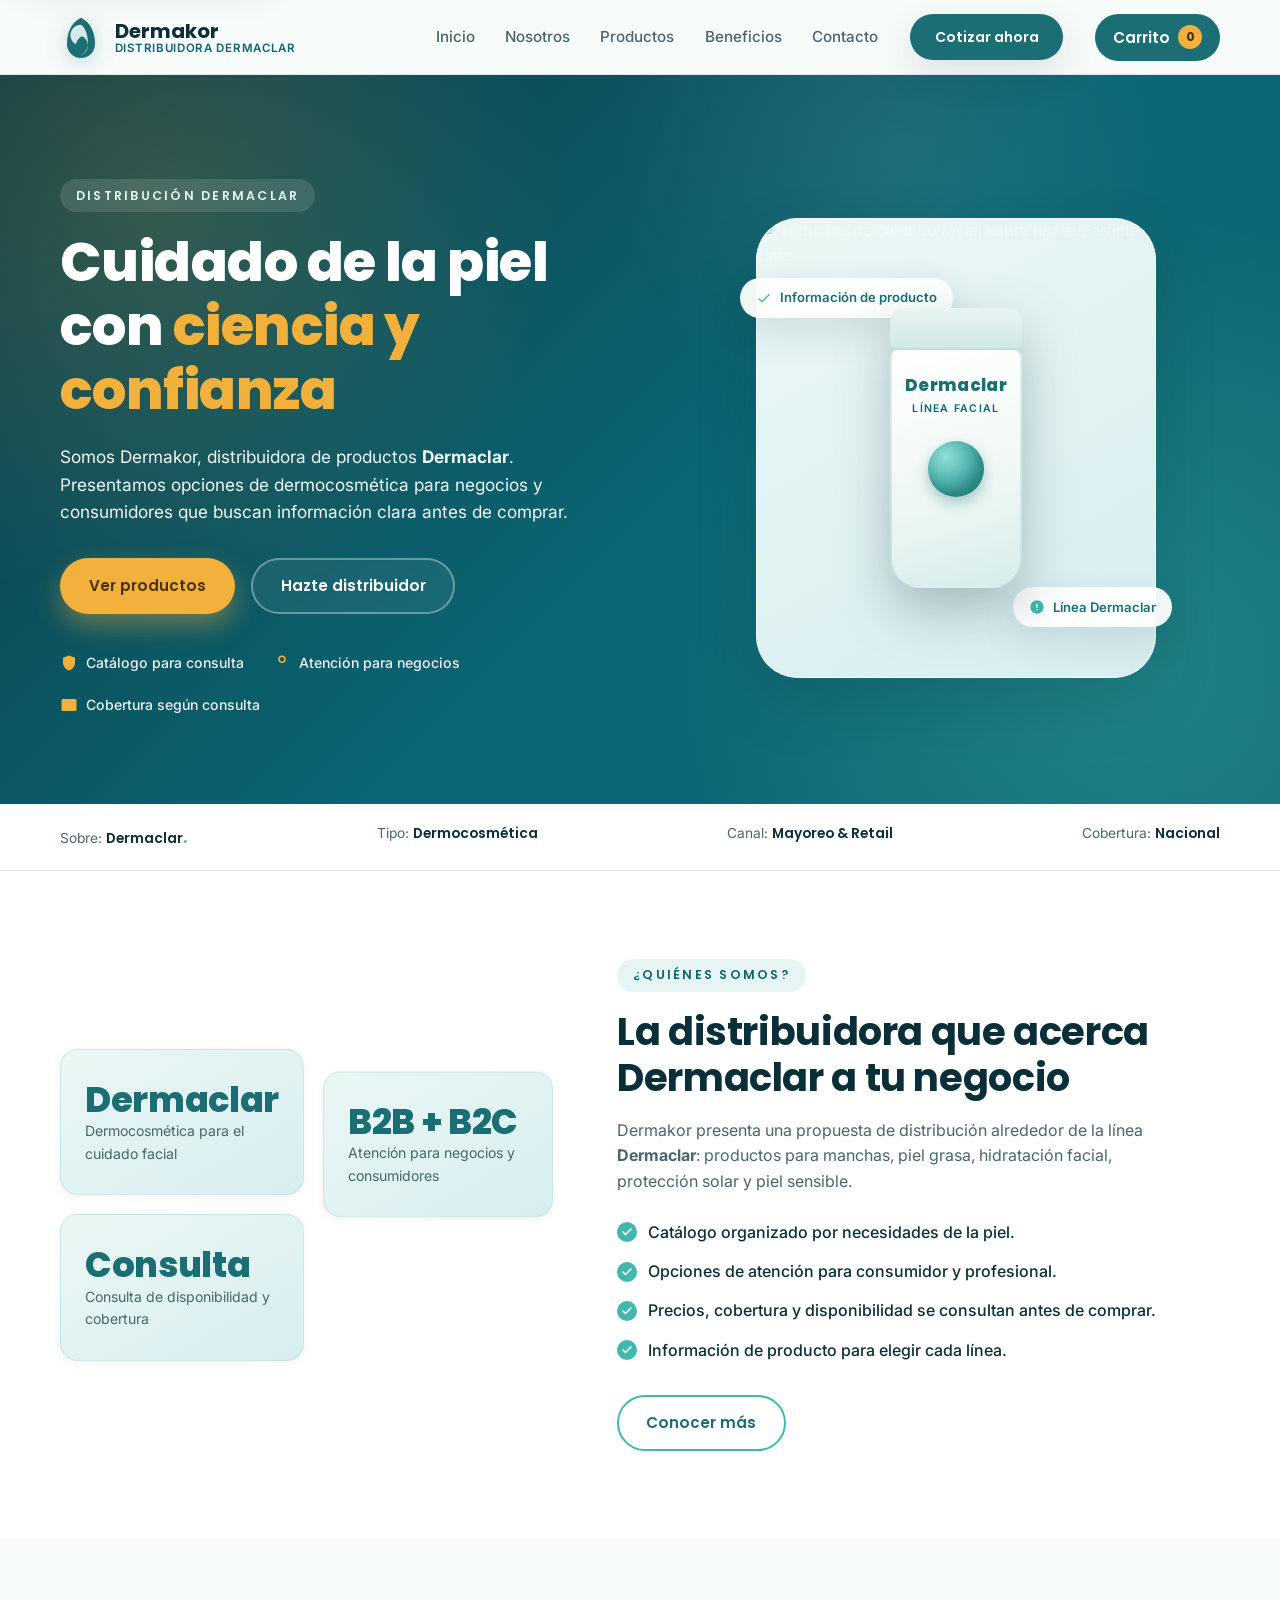
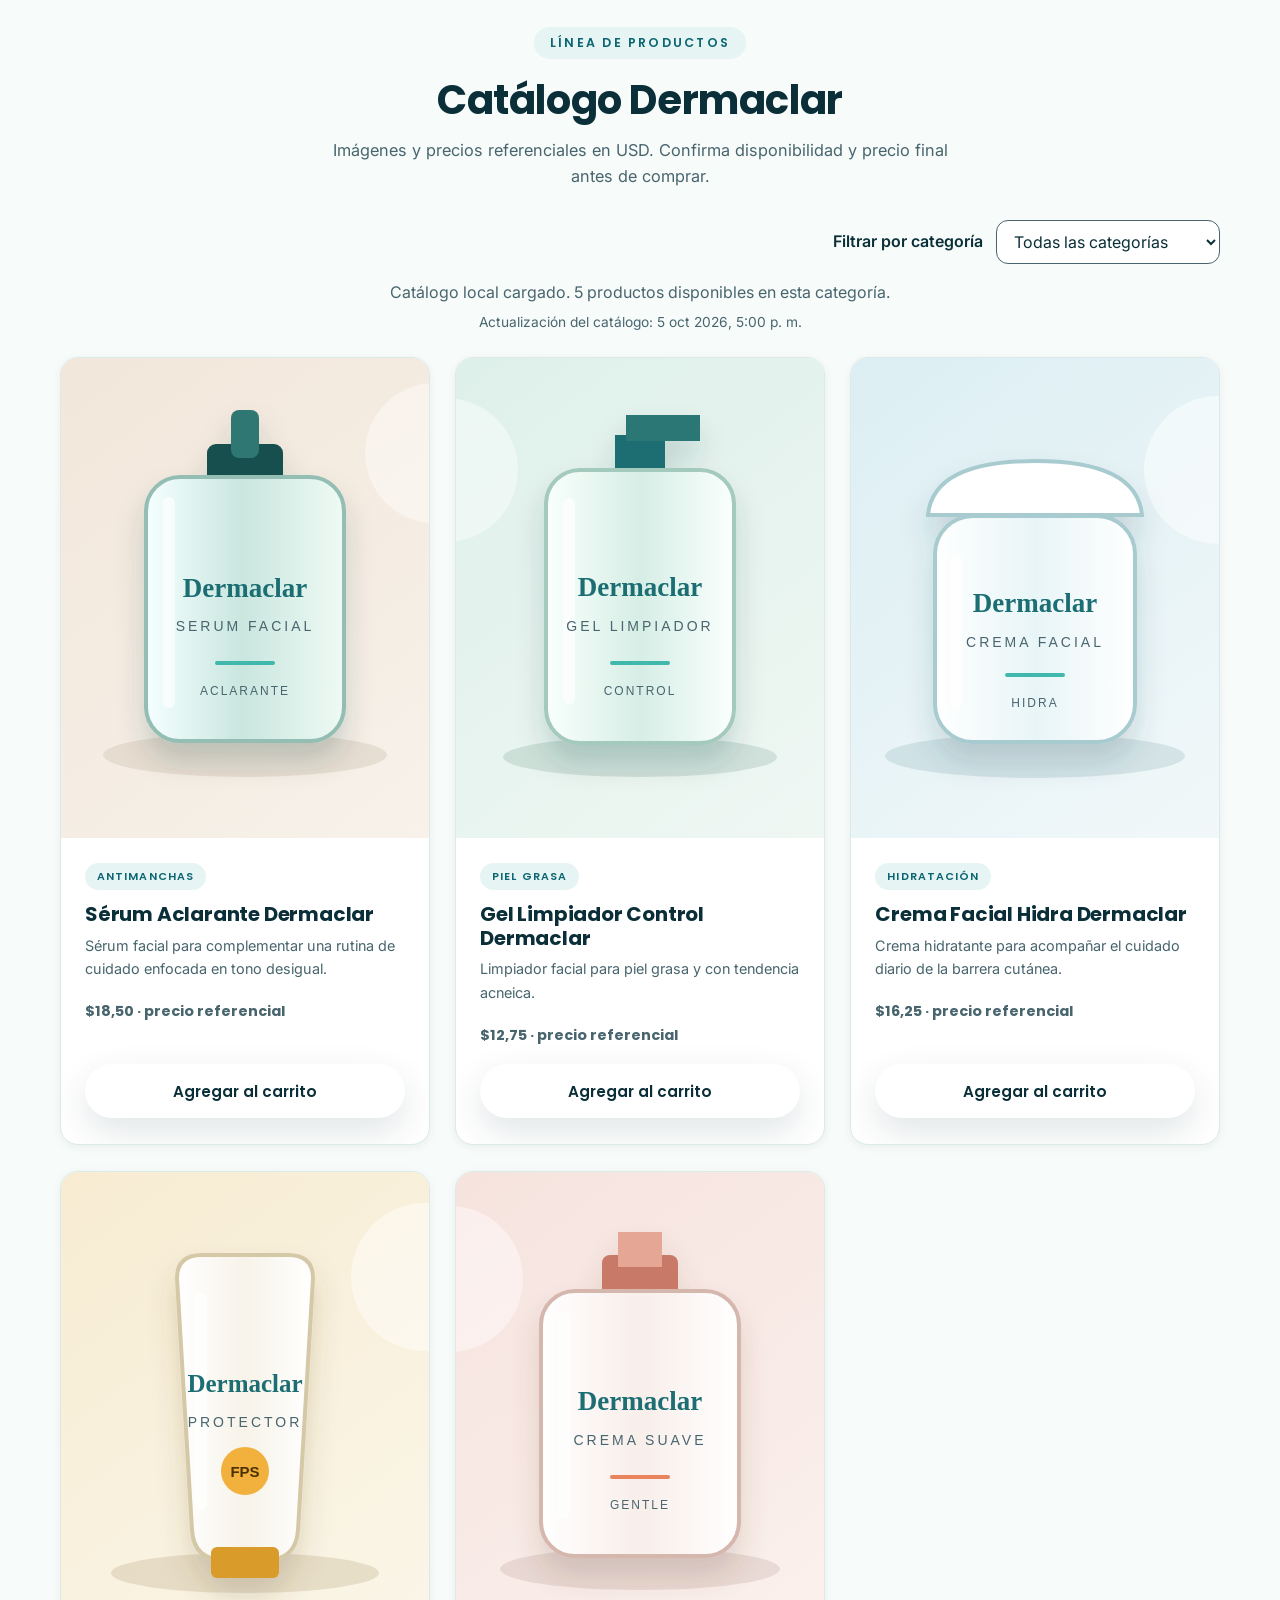
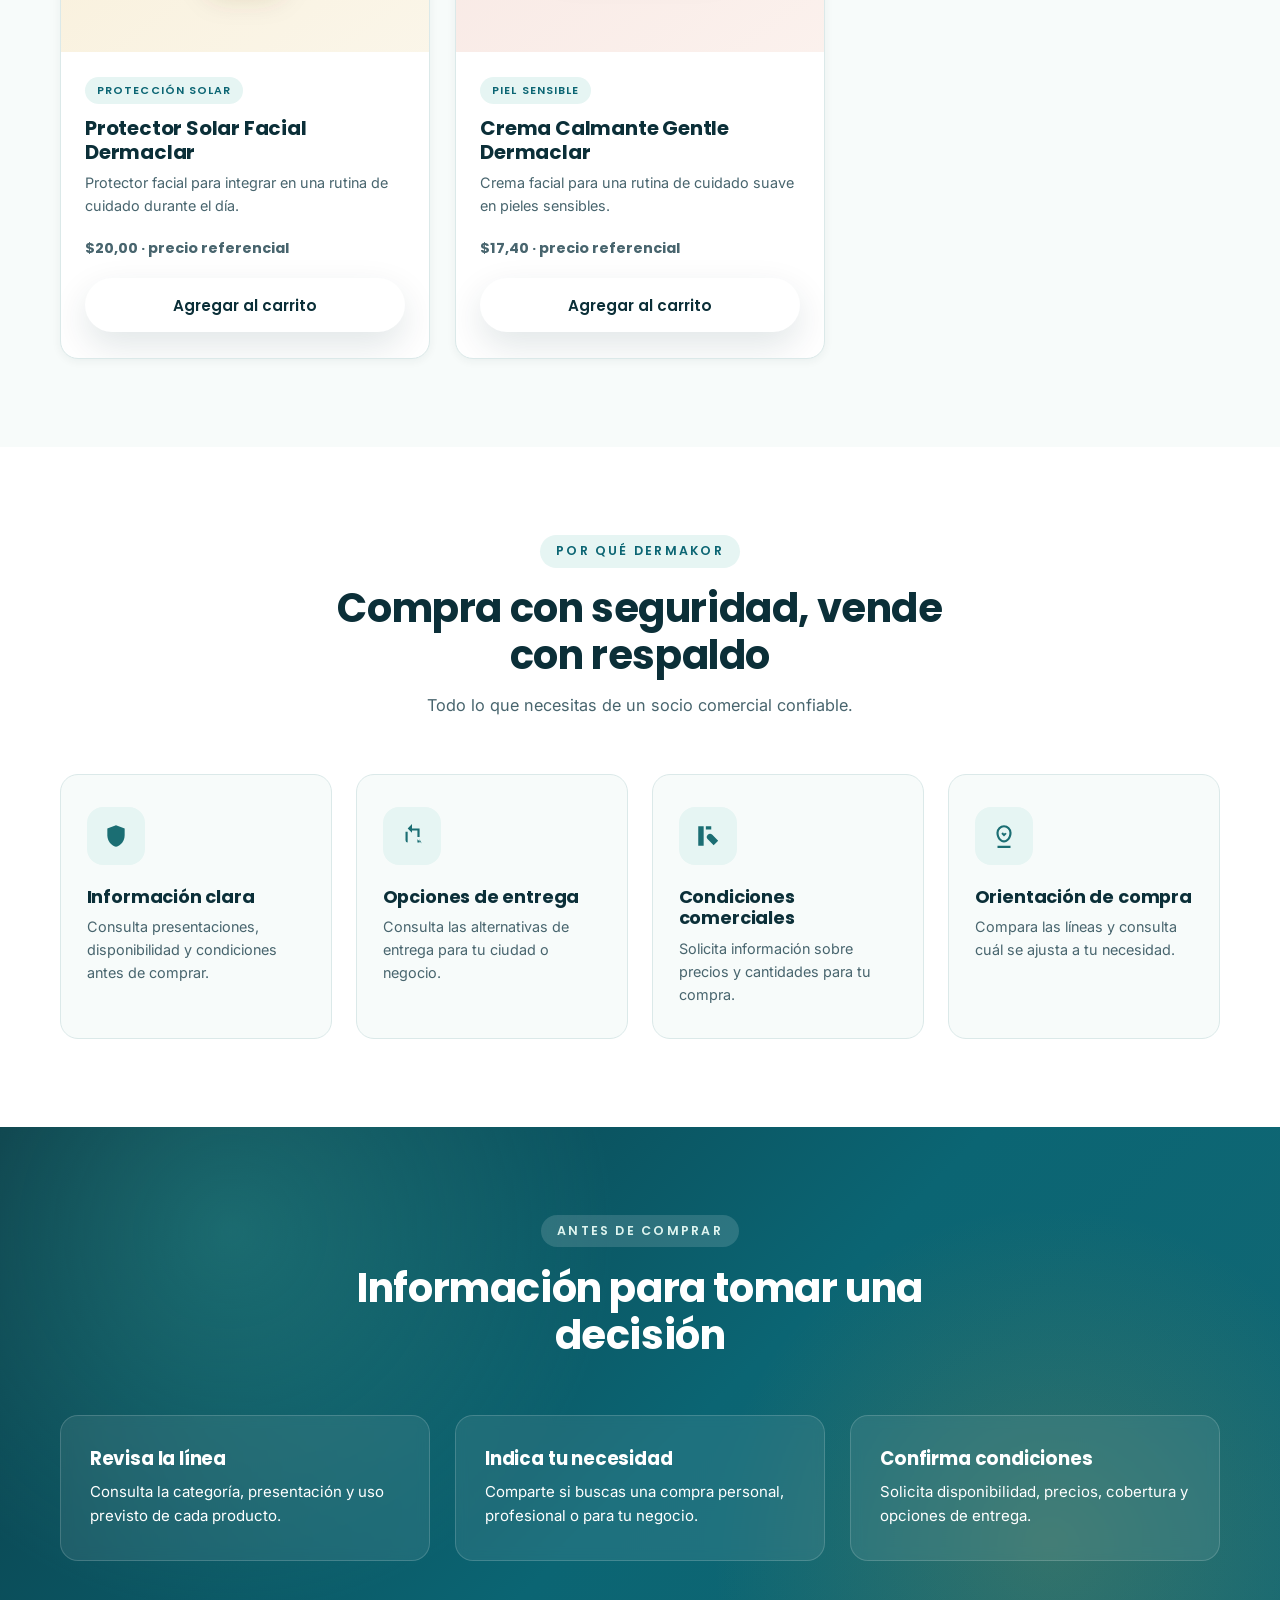
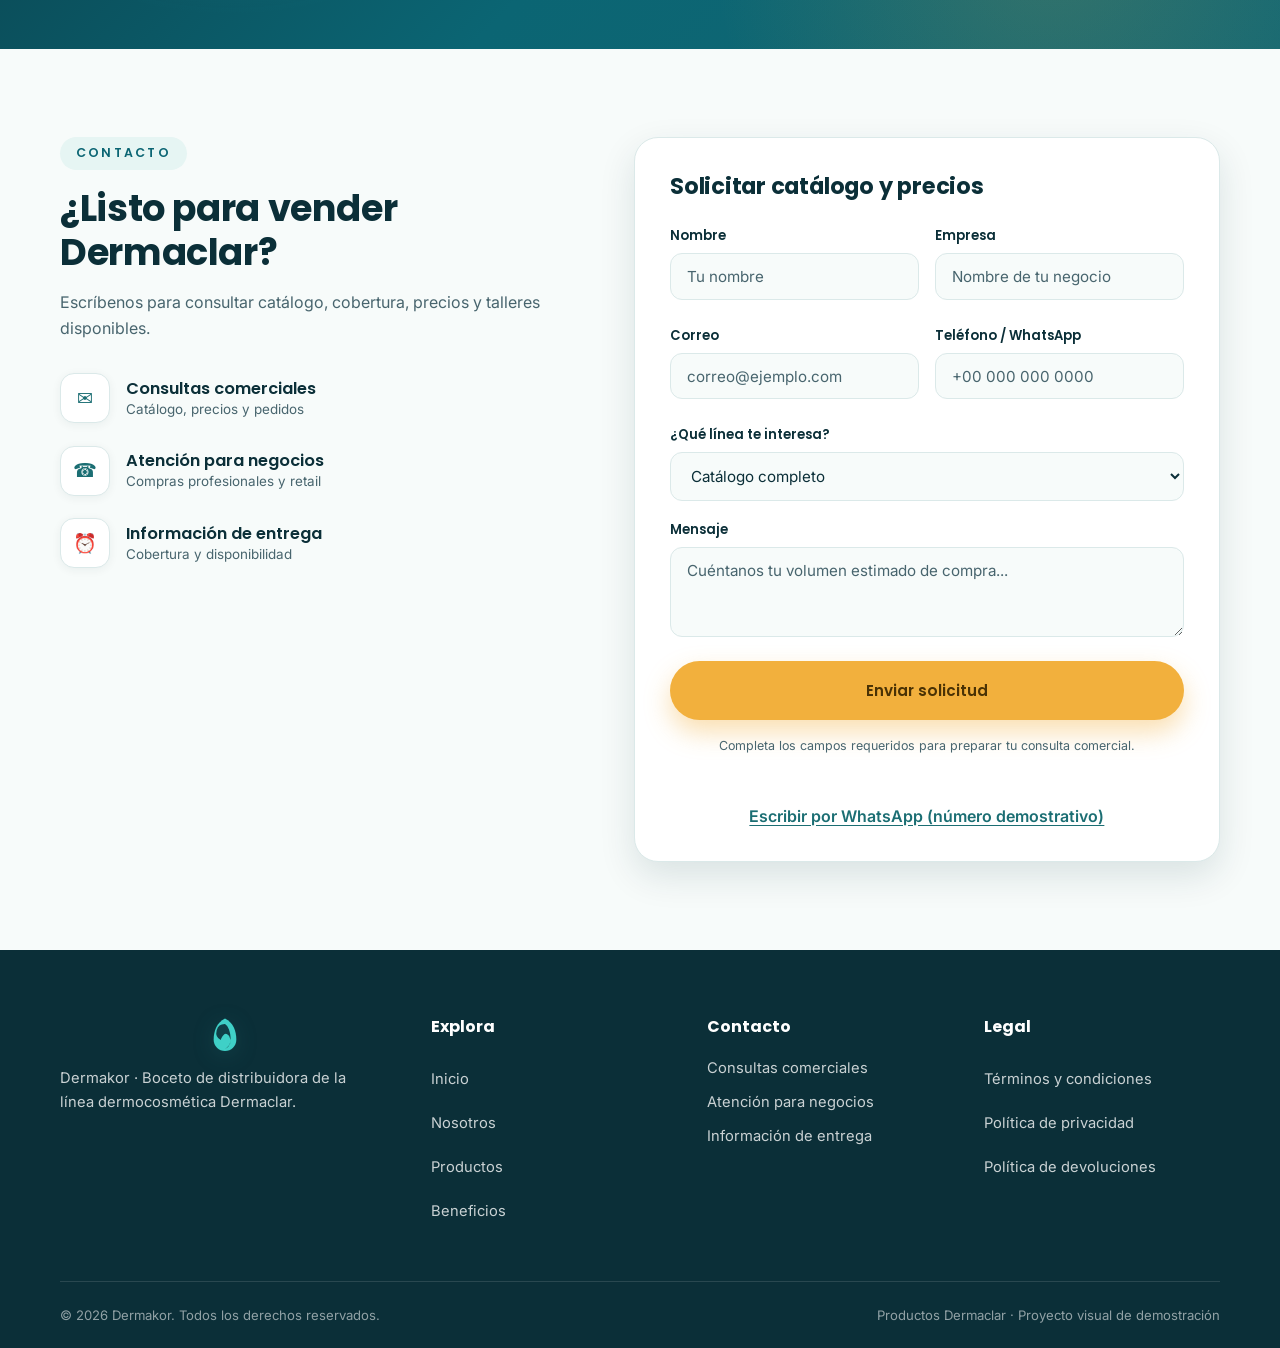
==== commit 3f7d438a: "Add accessible catalog and persistent cart" ====
--- a/index.html
+++ b/index.html
@@ -9,8 +9,8 @@
   <link rel="preconnect" href="https://fonts.gstatic.com" crossorigin>
   <link href="https://fonts.googleapis.com/css2?family=Inter:wght@400;500;600&family=Poppins:wght@500;600;700;800&display=swap" rel="stylesheet">
   <link rel="icon" href="data:image/svg+xml,%3Csvg xmlns='http://www.w3.org/2000/svg' viewBox='0 0 48 48'%3E%3Cpath fill='%231b6e73' d='M24 2C12 8 8 20 8 32a16 16 0 0 0 32 0c0-12-4-24-16-30z'/%3E%3C/svg%3E">
-  <link rel="stylesheet" href="styles.css">
-  <script src="script.js" defer></script>
+  <link rel="stylesheet" href="assets/styles.css">
+  <script src="js/script.js" defer></script>
 </head>
 <body>
 
@@ -47,6 +47,9 @@
       </nav>
 
       <a href="#contacto" class="btn btn-primary header-cta">Cotizar ahora</a>
+      <button class="btn cart-trigger" id="cart-open" type="button" aria-haspopup="dialog" aria-controls="cart-dialog">
+        Carrito <span class="cart-count" id="cart-count" aria-label="0 artículos">0</span>
+      </button>
     </div>
   </header>
 
@@ -138,80 +141,64 @@
         <div class="section-head">
           <span class="eyebrow">Línea de productos</span>
           <h2>Catálogo Dermaclar</h2>
-          <p>Selección de líneas presentadas para consulta comercial.</p>
-        </div>
-
-        <div class="product-grid">
-          <article class="product-card">
-            <div class="swatch swatch-clear">
-              <span class="swatch-icon" aria-hidden="true">&#9745;</span>
-            </div>
-            <div class="product-body">
-              <span class="tag">Antimanchas</span>
-              <h3>Línea Aclarante</h3>
-              <p>Opciones de cuidado orientadas a manchas e hiperpigmentación.</p>
-              <a class="product-link" href="#contacto">Ver presentaciones</a>
-            </div>
-          </article>
-
-          <article class="product-card">
-            <div class="swatch swatch-mint">
-              <span class="swatch-icon" aria-hidden="true">&#10003;</span>
-            </div>
-            <div class="product-body">
-              <span class="tag">Anti-acné</span>
-              <h3>Línea Control</h3>
-              <p>Rutinas para piel grasa y con tendencia acneica, de uso diario.</p>
-              <a class="product-link" href="#contacto">Ver presentaciones</a>
-            </div>
-          </article>
-
-          <article class="product-card">
-            <div class="swatch swatch-blue">
-              <span class="swatch-icon" aria-hidden="true">&#9729;</span>
-            </div>
-            <div class="product-body">
-              <span class="tag">Hidratación</span>
-              <h3>Línea Hidra</h3>
-              <p>Hidratación profunda y restauración de la barrera cutánea.</p>
-              <a class="product-link" href="#contacto">Ver presentaciones</a>
-            </div>
-          </article>
-
-          <article class="product-card">
-            <div class="swatch swatch-sun">
-              <span class="swatch-icon" aria-hidden="true">&#9788;</span>
-            </div>
-            <div class="product-body">
-              <span class="tag">Protección solar</span>
-              <h3>Línea Solar</h3>
-              <p>Opciones de protección solar para incorporar a la rutina diaria.</p>
-              <a class="product-link" href="#contacto">Ver presentaciones</a>
-            </div>
-          </article>
-
-          <article class="product-card">
-            <div class="swatch swatch-cream">
-              <span class="swatch-icon" aria-hidden="true">&#10048;</span>
-            </div>
-            <div class="product-body">
-              <span class="tag">Piel sensible</span>
-              <h3>Línea Gentle</h3>
-              <p>Opciones de cuidado para pieles sensibles y reactivas.</p>
-              <a class="product-link" href="#contacto">Ver presentaciones</a>
-            </div>
-          </article>
-
-          <article class="product-card product-card-cta">
-            <div class="product-body">
-              <h3>¿Buscas otra categoría?</h3>
-              <p>Indica qué producto necesitas y revisaremos la información disponible.</p>
-              <a href="#contacto" class="btn btn-primary">Hacer una consulta</a>
-            </div>
-          </article>
-        </div>
-      </div>
-    </section>
+          <p>Imágenes y precios referenciales en USD. Confirma disponibilidad y precio final antes de comprar.</p>
+        </div>
+
+        <div class="catalog-tools">
+          <label for="category-filter">Filtrar por categoría</label>
+          <select id="category-filter" name="categoria">
+            <option value="all">Todas las categorías</option>
+          </select>
+        </div>
+        <p class="catalog-status" id="catalog-status" role="status" aria-live="polite">Cargando catálogo...</p>
+        <p class="catalog-meta">Actualización del catálogo: <time id="catalog-updated">Pendiente</time></p>
+        <div class="product-grid" id="product-grid" aria-busy="true"></div>
+      </div>
+    </section>
+
+    <template id="product-card-template">
+      <article class="product-card">
+        <img class="product-image" alt="" width="640" height="480" loading="lazy">
+        <div class="product-body">
+          <span class="tag"></span>
+          <h3></h3>
+          <p class="product-description"></p>
+          <p class="product-price"></p>
+          <button class="btn btn-primary product-add" type="button">Agregar al carrito</button>
+        </div>
+      </article>
+    </template>
+
+    <template id="cart-row-template">
+      <li class="cart-item">
+        <img class="cart-item-image" alt="" width="96" height="96">
+        <div class="cart-item-info">
+          <h3></h3>
+          <p class="cart-item-price"></p>
+          <label class="quantity-label">Cantidad
+            <input class="cart-quantity" type="number" min="1" max="99" step="1" inputmode="numeric">
+          </label>
+        </div>
+        <button class="cart-remove" type="button">Eliminar</button>
+      </li>
+    </template>
+
+    <dialog class="cart-dialog" id="cart-dialog" aria-labelledby="cart-title">
+      <div class="cart-head">
+        <h2 id="cart-title">Tu carrito</h2>
+        <button class="icon-button" id="cart-close" type="button" aria-label="Cerrar carrito">&times;</button>
+      </div>
+      <p class="visually-hidden" id="cart-status" role="status" aria-live="polite"></p>
+      <p class="cart-empty" id="cart-empty">Aún no has agregado productos.</p>
+      <ul class="cart-items" id="cart-items"></ul>
+      <div class="cart-summary">
+        <p><span>Subtotal</span><output id="cart-subtotal">$0,00</output></p>
+        <p class="cart-total"><span>Total</span><output id="cart-total">$0,00</output></p>
+        <p class="cart-shipping-note">El envío y los impuestos, si aplican, se confirman antes de la compra.</p>
+        <p class="cart-updated">Última actualización: <time id="cart-updated">Sin cambios</time></p>
+        <button class="btn btn-outline cart-clear" id="cart-clear" type="button">Vaciar carrito</button>
+      </div>
+    </dialog>
 
     <!-- BENEFICIOS -->
     <section class="benefits" id="beneficios">
@@ -301,15 +288,15 @@
             </li>
           </ul>
         </div>
-        <form class="contact-form" action="#" method="post">
+        <form class="contact-form" action="#" method="post" novalidate>
           <h3>Solicitar catálogo y precios</h3>
           <div class="field-row">
-            <label>Nombre<input type="text" name="nombre" autocomplete="name" placeholder="Tu nombre" required></label>
-            <label>Empresa<input type="text" name="empresa" autocomplete="organization" placeholder="Nombre de tu negocio" required></label>
+            <label>Nombre<input id="contact-name" type="text" name="nombre" autocomplete="name" aria-invalid="false" aria-describedby="contact-name-error" placeholder="Tu nombre" required><span class="field-error" id="contact-name-error"></span></label>
+            <label>Empresa<input id="contact-company" type="text" name="empresa" autocomplete="organization" aria-invalid="false" aria-describedby="contact-company-error" placeholder="Nombre de tu negocio" required><span class="field-error" id="contact-company-error"></span></label>
           </div>
           <div class="field-row">
-            <label>Correo<input type="email" name="correo" autocomplete="email" placeholder="correo@ejemplo.com" required></label>
-            <label>Teléfono / WhatsApp<input type="tel" name="telefono" autocomplete="tel" placeholder="+00 000 000 0000"></label>
+            <label>Correo<input id="contact-email" type="email" name="correo" autocomplete="email" aria-invalid="false" aria-describedby="contact-email-error" placeholder="correo@ejemplo.com" required><span class="field-error" id="contact-email-error"></span></label>
+            <label>Teléfono / WhatsApp<input id="contact-phone" type="tel" name="telefono" autocomplete="tel" aria-invalid="false" aria-describedby="contact-phone-error" placeholder="+00 000 000 0000"><span class="field-error" id="contact-phone-error"></span></label>
           </div>
           <label>¿Qué línea te interesa?
             <select name="linea">
@@ -324,6 +311,7 @@
           <label>Mensaje<textarea name="mensaje" rows="3" placeholder="Cuéntanos tu volumen estimado de compra..."></textarea></label>
           <button class="btn btn-primary" type="submit">Enviar solicitud</button>
           <p class="form-note">Completa los campos requeridos para preparar tu consulta comercial.</p>
+          <p class="form-status" id="contact-status" role="status" aria-live="polite"></p>
           <a class="whatsapp-link" href="https://wa.me/593999999999">Escribir por WhatsApp (número demostrativo)</a>
         </form>
       </div>
--- a/assets/styles.css
+++ b/assets/styles.css
@@ -0,0 +1,746 @@
+/* ============================================================
+   DERMAKOR · Distribuidora Dermaclar
+   Hoja de estilos principal
+   ============================================================ */
+
+:root {
+  /* Paleta Dermaclar */
+  --mint: #40b8ac;
+  --mint-deep: #1b6e73;
+  --mint-soft: #e6f5f3;
+  --teal-ink: #0b2f38;
+  --sea: #0b6573;
+  --slate: #48656e;
+  --line: #dbe9e9;
+  --cream: #f7fbfa;
+  --sunny: #f2b03d;
+  --coral: #e9845f;
+
+  --white: #ffffff;
+
+  --grad-hero: linear-gradient(135deg, #0b3b46 0%, #0b6573 55%, #126874 100%);
+  --grad-card: linear-gradient(150deg, #eaf7f5 0%, #d8eef0 100%);
+
+  --shadow-sm: 0 2px 10px rgba(11, 47, 56, .06);
+  --shadow-md: 0 14px 36px rgba(11, 47, 56, .12);
+  --shadow-lg: 0 24px 60px rgba(11, 47, 56, .18);
+
+  --radius: 18px;
+  --radius-sm: 12px;
+
+  --font-body: 'Inter', system-ui, -apple-system, Segoe UI, Roboto, sans-serif;
+  --font-display: 'Poppins', 'Inter', system-ui, sans-serif;
+}
+
+* { margin: 0; padding: 0; box-sizing: border-box; }
+
+html { scroll-behavior: smooth; scroll-padding-top: 88px; }
+
+body {
+  font-family: var(--font-body);
+  color: var(--teal-ink);
+  background: var(--cream);
+  line-height: 1.6;
+  font-size: 16px;
+  -webkit-font-smoothing: antialiased;
+}
+
+main { scroll-margin-top: 88px; }
+
+img, svg { display: block; max-width: 100%; }
+a { color: inherit; text-decoration: none; }
+
+.skip-link {
+  position: fixed;
+  top: -70px;
+  left: 1rem;
+  z-index: 100;
+  padding: .7rem 1.3rem;
+  background: var(--mint-deep);
+  color: var(--white);
+  font-family: var(--font-display);
+  font-weight: 600;
+  font-size: .9rem;
+  border-radius: 999px;
+  box-shadow: var(--shadow-md);
+  transition: top .18s ease;
+}
+.skip-link:focus-visible { top: 1rem; }
+
+a:focus-visible,
+button:focus-visible {
+  outline: 3px solid var(--teal-ink);
+  outline-offset: 3px;
+  border-radius: 4px;
+}
+.hero a:focus-visible { outline-color: var(--white); }
+.skip-link:focus-visible,
+.site-footer a:focus-visible { outline-color: var(--white); }
+
+.visually-hidden {
+  position: absolute;
+  width: 1px;
+  height: 1px;
+  padding: 0;
+  margin: -1px;
+  overflow: hidden;
+  clip: rect(0, 0, 0, 0);
+  white-space: nowrap;
+  border: 0;
+}
+
+.container {
+  width: min(1160px, 92%);
+  margin-inline: auto;
+}
+
+h1, h2, h3 { font-family: var(--font-display); line-height: 1.18; letter-spacing: -.01em; }
+
+/* ---------- Botones ---------- */
+.btn {
+  display: inline-flex;
+  align-items: center;
+  justify-content: center;
+  gap: .5rem;
+  padding: .85rem 1.7rem;
+  border-radius: 999px;
+  font-family: var(--font-display);
+  font-weight: 600;
+  font-size: .95rem;
+  border: 2px solid transparent;
+  cursor: pointer;
+  transition: transform .18s ease, box-shadow .18s ease, background .18s ease, color .18s ease;
+}
+.btn:active { transform: scale(.97); }
+
+.btn-primary { background: var(--white); color: var(--teal-ink); box-shadow: var(--shadow-md); }
+.btn-primary:hover { background: var(--mint-soft); }
+
+.hero .btn-primary, .product-card-cta .btn-primary, .contact-form .btn-primary { background: var(--sunny); color: #4a3205; box-shadow: 0 12px 26px rgba(242, 176, 61, .4); }
+.hero .btn-primary:hover { background: #f7bc55; }
+
+.btn-ghost { background: rgba(255,255,255,.06); color: var(--white); border-color: rgba(255,255,255,.35); backdrop-filter: blur(2px); }
+.btn-ghost:hover { background: rgba(255,255,255,.16); }
+
+.btn-outline { background: transparent; color: var(--mint-deep); border-color: var(--mint); }
+.btn-outline:hover { background: var(--mint-soft); }
+
+/* ---------- Eyebrow ---------- */
+.eyebrow {
+  display: inline-block;
+  font-family: var(--font-display);
+  font-weight: 600;
+  font-size: .78rem;
+  letter-spacing: .18em;
+  text-transform: uppercase;
+  color: var(--sea);
+  background: var(--mint-soft);
+  padding: .4rem 1rem;
+  border-radius: 999px;
+  margin-bottom: 1.1rem;
+}
+.accent { color: var(--sunny); }
+
+/* ============================================================
+   HEADER
+   ============================================================ */
+.site-header {
+  position: sticky;
+  top: 0;
+  z-index: 50;
+  background: rgba(247, 251, 250, .85);
+  backdrop-filter: blur(10px);
+  border-bottom: 1px solid var(--line);
+}
+
+.header-inner {
+  position: relative;
+  display: flex;
+  align-items: center;
+  gap: 2rem;
+  padding-block: .85rem;
+}
+
+.menu-toggle {
+  display: none;
+  width: 2.75rem;
+  height: 2.75rem;
+  padding: .65rem;
+  border: 1px solid var(--line);
+  border-radius: var(--radius-sm);
+  background: var(--white);
+  color: var(--mint-deep);
+  cursor: pointer;
+}
+.menu-toggle > span:not(.visually-hidden) {
+  display: block;
+  height: 2px;
+  margin-block: 4px;
+  background: currentColor;
+  border-radius: 2px;
+}
+
+.brand { display: flex; align-items: center; gap: .8rem; margin-right: auto; }
+.brand-mark { display: grid; place-items: center; filter: drop-shadow(0 4px 10px rgba(27,110,115,.25)); }
+.brand-text { display: flex; flex-direction: column; line-height: 1.1; }
+.brand-text strong { font-family: var(--font-display); font-weight: 700; font-size: 1.25rem; color: var(--teal-ink); }
+.brand-text small { font-size: .72rem; letter-spacing: .06em; text-transform: uppercase; color: var(--sea); font-weight: 600; }
+
+.main-nav { display: flex; gap: 1.9rem; }
+.main-nav a { font-weight: 500; font-size: .95rem; color: var(--slate); position: relative; padding-block: .25rem; }
+.main-nav a::after {
+  content: "";
+  position: absolute;
+  left: 0; bottom: -2px;
+  width: 0; height: 2px;
+  background: var(--mint);
+  border-radius: 2px;
+  transition: width .2s ease;
+}
+.main-nav a:hover { color: var(--mint-deep); }
+.main-nav a:hover::after { width: 100%; }
+
+.header-cta { padding: .6rem 1.4rem; font-size: .88rem; }
+.header-cta.btn-primary { background: var(--mint-deep); color: var(--white); }
+.header-cta.btn-primary:hover { background: var(--sea); }
+
+/* ============================================================
+   HERO
+   ============================================================ */
+.hero { background: var(--grad-hero); color: var(--white); position: relative; overflow: hidden; }
+.hero::before {
+  content: "";
+  position: absolute; inset: 0;
+  background:
+    radial-gradient(circle at 12% 18%, rgba(242,176,61,.18), transparent 32%),
+    radial-gradient(circle at 88% 80%, rgba(64,184,172,.35), transparent 36%),
+    radial-gradient(circle at 70% 10%, rgba(255,255,255,.08), transparent 26%);
+  pointer-events: none;
+}
+
+.hero-grid {
+  position: relative;
+  display: grid;
+  grid-template-columns: 1.05fr .95fr;
+  gap: 3rem;
+  align-items: center;
+  padding-block: 6.5rem 5.5rem;
+}
+
+.hero-copy .eyebrow { background: rgba(255,255,255,.12); color: #dff5f0; }
+.hero-copy h1 { font-size: clamp(2.1rem, 4.6vw, 3.4rem); font-weight: 800; margin-bottom: 1.3rem; }
+.hero-copy p { font-size: 1.08rem; color: rgba(255,255,255,.95); max-width: 34rem; }
+
+.hero-actions { display: flex; gap: 1rem; flex-wrap: wrap; margin-top: 2rem; }
+
+.hero-mini { list-style: none; display: flex; flex-wrap: wrap; gap: 1.2rem 1.8rem; margin-top: 2.4rem; }
+.hero-mini li { display: flex; align-items: center; gap: .5rem; font-size: .88rem; color: rgba(255,255,255,.92); font-weight: 500; }
+.hero-mini svg { color: var(--sunny); }
+
+/* Caja visual */
+.hero-visual { display: grid; place-items: center; }
+
+.card-skin {
+  position: relative;
+  width: min(400px, 100%);
+  aspect-ratio: 4 / 4.6;
+  background: var(--grad-card);
+  border-radius: 42px;
+  box-shadow: var(--shadow-lg), inset 0 0 0 1px rgba(255,255,255,.6);
+  display: grid;
+  place-items: center;
+}
+
+.hero-image {
+  position: absolute;
+  inset: 0;
+  width: 100%;
+  height: 100%;
+  object-fit: cover;
+  border-radius: inherit;
+  opacity: .28;
+}
+
+.tube {
+    position: relative;
+    z-index: 1;
+  width: 132px;
+  filter: drop-shadow(0 22px 26px rgba(11,47,56,.28));
+  animation: bob 5s ease-in-out infinite;
+}
+.tube-cap {
+  width: 100%; height: 40px;
+  background: linear-gradient(180deg, #e9f4f3, #cfe8e6);
+  border-radius: 14px 14px 6px 6px;
+}
+.tube-body {
+  height: 240px;
+  background: linear-gradient(165deg, #ffffff, #eef7f5 60%, #d5edeb);
+  border-radius: 10px 10px 28px 28px;
+  padding: 1rem 1.1rem;
+  display: flex; flex-direction: column; align-items: center; text-align: center;
+  border: 2px solid rgba(27,110,115,.12);
+}
+.tube-body span { font-family: var(--font-display); font-weight: 800; font-size: 1.05rem; color: var(--mint-deep); margin-top: .4rem; letter-spacing: .02em; }
+.tube-body small { font-size: .66rem; letter-spacing: .12em; text-transform: uppercase; color: var(--sea); font-weight: 600; margin-top: .15rem; }
+.tube-body::after {
+  content: "";
+  width: 56px; height: 56px;
+  margin-top: 1.4rem;
+  border-radius: 50%;
+  background: radial-gradient(circle at 32% 28%, #8fe0d8, #2f9b95 70%);
+  box-shadow: inset -6px -8px 14px rgba(0,0,0,.15), 0 6px 14px rgba(27,110,115,.35);
+}
+
+@keyframes bob { 0%,100% { transform: translateY(0); } 50% { transform: translateY(-12px); } }
+
+.float-chip {
+  position: absolute;
+  display: flex; align-items: center; gap: .5rem;
+  background: rgba(255,255,255,.94);
+  font-size: .82rem; font-weight: 600;
+  padding: .6rem 1rem;
+  border-radius: 999px;
+  box-shadow: var(--shadow-md);
+  color: var(--mint-deep);
+}
+
+.whatsapp-link {
+  display: block;
+  margin-top: .8rem;
+  color: var(--mint-deep);
+  font-weight: 600;
+  text-align: center;
+  text-decoration: underline;
+  text-underline-offset: .2em;
+}
+.float-chip svg { color: var(--mint); }
+.chip-top { top: 13%; left: -4%; }
+.chip-bottom { bottom: 11%; right: -4%; animation: bob 5s ease-in-out infinite; animation-delay: 1.2s; }
+
+/* ============================================================
+   TRUST BAR
+   ============================================================ */
+.trust-bar { background: var(--white); border-bottom: 1px solid var(--line); }
+.trust-inner { display: flex; flex-wrap: wrap; justify-content: space-between; gap: .6rem 2rem; padding-block: 1.1rem; font-size: .86rem; color: var(--slate); }
+.trust-inner strong { color: var(--teal-ink); font-family: var(--font-display); font-weight: 600; }
+.trust-inner .dot { color: var(--mint); font-size: 1.2rem; }
+
+/* ============================================================
+   SECCIONES BASE
+   ============================================================ */
+section:not(.hero) { padding-block: 5.5rem; }
+.section-head { text-align: center; max-width: 40rem; margin: 0 auto 3.5rem; }
+.section-head h2 { font-size: clamp(1.7rem, 3.2vw, 2.5rem); margin-bottom: .8rem; }
+.section-head p { color: var(--slate); font-size: 1.02rem; }
+.section-head.light h2 { color: var(--white); }
+.section-head.light p { color: var(--white); }
+.eyebrow.light { background: rgba(255,255,255,.14); color: #dff5f0; }
+
+/* ============================================================
+   NOSOTROS
+   ============================================================ */
+.about { background: var(--white); }
+.about-grid { display: grid; grid-template-columns: .9fr 1.1fr; gap: 4rem; align-items: center; }
+
+.about-media { display: grid; grid-template-columns: 1fr 1fr; gap: 1.2rem; }
+.about-card {
+  background: var(--grad-card);
+  border-radius: var(--radius);
+  padding: 1.8rem 1.5rem;
+  box-shadow: var(--shadow-sm);
+  border: 1px solid rgba(64,184,172,.18);
+  transition: transform .2s ease, box-shadow .2s ease;
+}
+.about-card:nth-child(2) { transform: translateY(1.4rem); }
+.about-card:hover { transform: translateY(-4px); box-shadow: var(--shadow-md); }
+.about-card:nth-child(2):hover { transform: translateY(.6rem); }
+.about-card h3 { font-size: 2.2rem; color: var(--mint-deep); font-weight: 800; }
+.about-card p { font-size: .88rem; color: var(--slate); }
+
+.about-copy h2 { font-size: clamp(1.6rem, 3vw, 2.4rem); margin-bottom: 1.1rem; }
+.about-copy > p { color: var(--slate); margin-bottom: 1.6rem; max-width: 33rem; }
+
+.check-list { list-style: none; margin-bottom: 2rem; display: grid; gap: .85rem; }
+.check-list li { display: flex; align-items: flex-start; gap: .7rem; font-weight: 500; }
+.check-list li::before {
+  content: "";
+  flex-shrink: 0;
+  width: 20px; height: 20px;
+  margin-top: .15rem;
+  border-radius: 50%;
+  background: var(--mint) url("data:image/svg+xml,%3Csvg xmlns='http://www.w3.org/2000/svg' viewBox='0 0 24 24' fill='none' stroke='white' stroke-width='3.2' stroke-linecap='round' stroke-linejoin='round'%3E%3Cpath d='M20 6 9 17l-5-5'/%3E%3C/svg%3E") center/12px no-repeat;
+}
+
+/* ============================================================
+   PRODUCTOS
+   ============================================================ */
+.products { background: var(--cream); }
+
+.product-grid { display: grid; grid-template-columns: repeat(3, 1fr); gap: 1.6rem; }
+
+.product-card {
+  background: var(--white);
+  border-radius: var(--radius);
+  overflow: hidden;
+  border: 1px solid var(--line);
+  box-shadow: var(--shadow-sm);
+  transition: transform .22s ease, box-shadow .22s ease;
+  display: flex;
+}
+.product-card:hover { transform: translateY(-6px); box-shadow: var(--shadow-md); }
+
+.swatch { width: 110px; display: grid; place-items: center; background: var(--mint-soft); }
+.swatch-icon { font-size: 2.2rem; color: var(--mint-deep); }
+.swatch-clear { background: linear-gradient(160deg, #fbe9d8, #f6f3ea); }
+.swatch-clear .swatch-icon { color: #c98a3d; }
+.swatch-mint { background: linear-gradient(160deg, #d7efe9, #eaf7f4); }
+.swatch-mint .swatch-icon { color: #2e9c8a; }
+.swatch-blue { background: linear-gradient(160deg, #d6edf4, #e9f6fa); }
+.swatch-blue .swatch-icon { color: #2f86a6; }
+.swatch-sun { background: linear-gradient(160deg, #fdf0cf, #fdf6e3); }
+.swatch-sun .swatch-icon { color: var(--sunny); }
+.swatch-cream { background: linear-gradient(160deg, #fbe3e0, #fdf1ef); }
+.swatch-cream .swatch-icon { color: var(--coral); }
+
+.product-body { padding: 1.6rem 1.5rem; display: flex; flex-direction: column; align-items: flex-start; }
+.product-card { min-width: 0; flex-direction: column; }
+.product-image {
+  width: 100%;
+  aspect-ratio: 4 / 3;
+  object-fit: cover;
+  background: var(--mint-soft);
+}
+.product-image.image-unavailable { object-fit: contain; padding: 2rem; }
+.product-body { flex: 1; width: 100%; }
+.product-price { margin: .15rem 0 1.2rem; font-family: var(--font-display); font-size: 1.08rem; font-weight: 700; color: var(--teal-ink); }
+.product-add { min-height: 48px; width: 100%; margin-top: auto; }
+.catalog-tools { display: flex; align-items: center; justify-content: flex-end; gap: .8rem; margin: -1.6rem 0 1rem; }
+.catalog-tools label { font-weight: 600; }
+.catalog-tools select {
+  min-height: 44px;
+  max-width: 100%;
+  padding: .55rem 2.2rem .55rem .8rem;
+  border: 1px solid var(--slate);
+  border-radius: var(--radius-sm);
+  background: var(--white);
+  color: var(--teal-ink);
+  font: inherit;
+}
+.catalog-status { min-height: 1.6em; margin-bottom: .35rem; color: var(--slate); text-align: center; }
+.catalog-meta { margin-bottom: 1.5rem; color: var(--slate); font-size: .86rem; text-align: center; }
+.product-grid[aria-busy="true"] { opacity: .65; }
+.tag {
+  font-family: var(--font-display);
+  font-size: .68rem; font-weight: 600;
+  letter-spacing: .1em; text-transform: uppercase;
+  color: var(--sea);
+  background: var(--mint-soft);
+  padding: .3rem .75rem;
+  border-radius: 999px;
+  margin-bottom: .8rem;
+}
+.product-body h3 { font-size: 1.25rem; margin-bottom: .45rem; }
+.product-body p { font-size: .9rem; color: var(--slate); margin-bottom: 1.1rem; }
+.product-link { display: inline-flex; align-items: center; min-height: 44px; font-size: .9rem; font-weight: 600; color: var(--mint-deep); margin-top: auto; }
+.product-link:hover { color: var(--sea); text-decoration: underline; }
+
+.product-card-cta {
+  background: var(--grad-hero);
+  border: none;
+  align-items: stretch;
+}
+.product-card-cta .product-body { justify-content: center; align-items: flex-start; color: var(--white); }
+.product-card-cta h3 { color: var(--white); }
+.product-card-cta p { color: var(--white); }
+
+/* ============================================================
+   BENEFICIOS
+   ============================================================ */
+.benefits { background: var(--white); }
+
+.benefit-grid { display: grid; grid-template-columns: repeat(4, 1fr); gap: 1.5rem; }
+
+.benefit {
+  background: var(--cream);
+  border: 1px solid var(--line);
+  border-radius: var(--radius);
+  padding: 2rem 1.6rem;
+  text-align: left;
+  transition: transform .22s ease, box-shadow .22s ease, border-color .22s ease;
+  position: relative;
+  overflow: hidden;
+}
+.benefit:hover { transform: translateY(-6px); box-shadow: var(--shadow-md); border-color: rgba(64,184,172,.4); }
+
+.benefit-icon {
+  display: grid; place-items: center;
+  width: 58px; height: 58px;
+  border-radius: 16px;
+  background: var(--mint-soft);
+  color: var(--mint-deep);
+  margin-bottom: 1.3rem;
+  transition: background .2s ease, color .2s ease;
+}
+.benefit:hover .benefit-icon { background: var(--mint-deep); color: var(--mint-soft); }
+.benefit h3 { font-size: 1.12rem; margin-bottom: .5rem; }
+.benefit p { font-size: .9rem; color: var(--slate); }
+
+/* ============================================================
+  INFORMACION DE COMPRA
+  ============================================================ */
+.service-notes { background: var(--grad-hero); position: relative; overflow: hidden; }
+.service-notes::before {
+  content: "";
+  position: absolute; inset: 0;
+  background: radial-gradient(circle at 18% 20%, rgba(64,184,172,.3), transparent 34%),
+              radial-gradient(circle at 82% 80%, rgba(242,176,61,.16), transparent 30%);
+  pointer-events: none;
+}
+.service-notes .container { position: relative; }
+
+.service-note-grid { display: grid; grid-template-columns: repeat(3, 1fr); gap: 1.6rem; }
+
+.service-note {
+  background: rgba(255,255,255,.08);
+  border: 1px solid rgba(255,255,255,.16);
+  backdrop-filter: blur(6px);
+  border-radius: var(--radius);
+  padding: 2rem 1.8rem;
+  transition: transform .22s ease, background .22s ease;
+}
+.service-note:hover { transform: translateY(-5px); background: rgba(255,255,255,.14); }
+.service-note h3 { color: var(--white); font-size: 1.15rem; margin-bottom: .6rem; }
+.service-note p { color: var(--white); font-size: .94rem; }
+
+/* ============================================================
+   CONTACTO
+   ============================================================ */
+.contact { background: var(--cream); }
+.contact-grid { display: grid; grid-template-columns: 1fr 1.15fr; gap: 4rem; align-items: start; }
+
+.contact-info h2 { font-size: clamp(1.6rem, 3vw, 2.3rem); margin-bottom: 1rem; }
+.contact-info > p { color: var(--slate); margin-bottom: 2rem; max-width: 30rem; }
+
+.contact-list { list-style: none; display: grid; gap: 1.4rem; }
+.contact-list li { display: flex; align-items: center; gap: 1rem; }
+.c-icon {
+  display: grid; place-items: center;
+  width: 50px; height: 50px;
+  border-radius: 14px;
+  background: var(--white);
+  border: 1px solid var(--line);
+  box-shadow: var(--shadow-sm);
+  color: var(--mint-deep);
+  font-size: 1.2rem;
+}
+.contact-list div { display: flex; flex-direction: column; line-height: 1.35; }
+.contact-list strong { font-family: var(--font-display); font-weight: 600; font-size: 1.02rem; }
+.contact-list small { color: var(--slate); font-size: .84rem; }
+
+.contact-form {
+  background: var(--white);
+  border-radius: 24px;
+  border: 1px solid var(--line);
+  box-shadow: var(--shadow-md);
+  padding: 2.2rem 2.2rem 2rem;
+}
+.contact-form h3 { font-size: 1.4rem; margin-bottom: 1.6rem; }
+
+.field-row { display: grid; grid-template-columns: 1fr 1fr; gap: 1rem; }
+
+.contact-form label {
+  display: flex; flex-direction: column;
+  gap: .45rem;
+  font-family: var(--font-display);
+  font-weight: 600;
+  font-size: .82rem;
+  color: var(--teal-ink);
+  margin-bottom: 1.1rem;
+}
+.contact-form input,
+.contact-form select,
+.contact-form textarea {
+  font-family: var(--font-body);
+  font-size: .95rem;
+  color: var(--teal-ink);
+  padding: .8rem 1rem;
+  border-radius: var(--radius-sm);
+  border: 1.5px solid var(--line);
+  background: var(--cream);
+  width: 100%;
+  transition: border-color .18s ease, box-shadow .18s ease, background .18s ease;
+}
+.contact-form input::placeholder,
+.contact-form textarea::placeholder { color: var(--slate); opacity: 1; }
+.contact-form input:focus,
+.contact-form select:focus,
+.contact-form textarea:focus {
+  outline: 3px solid var(--mint-deep);
+  outline-offset: 2px;
+  border-color: var(--mint);
+  background: var(--white);
+  box-shadow: 0 0 0 4px rgba(64,184,172,.16);
+}
+.contact-form textarea { resize: vertical; min-height: 90px; }
+.contact-form .btn { width: 100%; margin-top: .4rem; }
+.contact-form .btn-primary { padding: 1rem; }
+.form-note { font-size: .78rem; color: var(--slate); text-align: center; margin-top: 1rem; }
+.form-status { min-height: 1.5em; margin-top: .7rem; color: var(--mint-deep); text-align: center; font-weight: 600; }
+.field-error { min-height: 0; color: #8b211d; font-family: var(--font-body); font-size: .82rem; font-weight: 500; }
+.contact-form input[aria-invalid="true"] { border: 2px solid #8b211d; }
+
+/* ---------- Carrito ---------- */
+.cart-trigger { min-height: 44px; padding: .6rem 1rem; background: var(--mint-deep); color: var(--white); white-space: nowrap; }
+.cart-trigger:hover { background: var(--sea); }
+.cart-count { display: inline-grid; min-width: 1.5rem; min-height: 1.5rem; place-items: center; padding-inline: .25rem; border-radius: 999px; background: var(--sunny); color: #4a3205; font-size: .78rem; font-weight: 700; }
+.cart-dialog {
+  width: min(42rem, calc(100vw - 2rem));
+  max-height: min(88vh, 56rem);
+  margin: auto;
+  padding: clamp(1.2rem, 4vw, 2rem);
+  border: 1px solid var(--line);
+  border-radius: var(--radius);
+  background: var(--white);
+  color: var(--teal-ink);
+  box-shadow: var(--shadow-lg);
+  overflow-y: auto;
+  overscroll-behavior: contain;
+}
+.cart-dialog::backdrop { background: rgba(5, 31, 37, .68); }
+.cart-head { display: flex; align-items: center; justify-content: space-between; gap: 1rem; padding-bottom: 1rem; border-bottom: 1px solid var(--line); }
+.cart-head h2 { font-size: 1.55rem; }
+.icon-button { display: grid; width: 44px; height: 44px; place-items: center; border: 1px solid var(--line); border-radius: 50%; background: var(--white); color: var(--teal-ink); font-size: 1.6rem; cursor: pointer; }
+.cart-empty { padding: 2rem 0; color: var(--slate); text-align: center; }
+.cart-items { display: grid; gap: 1rem; padding-block: 1rem; list-style: none; }
+.cart-item { display: grid; grid-template-columns: 6rem minmax(0, 1fr) auto; align-items: center; gap: 1rem; padding-bottom: 1rem; border-bottom: 1px solid var(--line); }
+.cart-item-image { width: 6rem; aspect-ratio: 1; object-fit: cover; border-radius: var(--radius-sm); background: var(--mint-soft); }
+.cart-item-info { min-width: 0; }
+.cart-item-info h3 { margin-bottom: .3rem; font-size: 1rem; overflow-wrap: anywhere; }
+.cart-item-price { margin-bottom: .55rem; color: var(--slate); font-size: .9rem; }
+.quantity-label { display: grid; max-width: 8rem; gap: .25rem; font-size: .82rem; font-weight: 600; }
+.cart-quantity { width: 100%; min-height: 44px; padding: .4rem .6rem; border: 1px solid var(--slate); border-radius: 6px; background: var(--white); color: var(--teal-ink); font: inherit; }
+.cart-remove { min-height: 44px; padding: .5rem; border: 0; background: transparent; color: #8b211d; font: inherit; font-weight: 600; text-decoration: underline; text-underline-offset: .2em; cursor: pointer; }
+.cart-summary { padding-top: .5rem; border-top: 1px solid var(--line); }
+.cart-summary > p:not(.cart-shipping-note, .cart-updated) { display: flex; justify-content: space-between; gap: 1rem; padding-block: .35rem; }
+.cart-total { font-size: 1.2rem; font-weight: 700; }
+.cart-shipping-note, .cart-updated { margin-top: .6rem; color: var(--slate); font-size: .86rem; }
+.cart-clear { min-height: 44px; margin-top: 1rem; }
+.cart-clear:disabled { cursor: not-allowed; opacity: .55; }
+
+/* ============================================================
+   FOOTER
+   ============================================================ */
+.site-footer { background: var(--teal-ink); color: rgba(255,255,255,.78); }
+.footer-grid {
+  display: grid;
+  grid-template-columns: 1.4fr 1fr 1fr 1fr;
+  gap: 2.5rem;
+  padding-block: 4rem 3rem;
+}
+.footer-grid strong { display: block; font-family: var(--font-display); color: var(--white); font-size: 1rem; margin-bottom: 1.1rem; }
+.footer-brand p { max-width: 20rem; margin-top: 1rem; font-size: .92rem; }
+
+.brand-mark-small { margin-top: .2rem; }
+
+.footer-nav a, .footer-legal a { display: flex; align-items: center; min-height: 44px; font-size: .92rem; transition: color .18s ease; }
+.footer-nav a:hover, .footer-legal a:hover { color: var(--mint); }
+.footer-contact span { display: block; font-size: .92rem; margin-bottom: .65rem; }
+
+.footer-base {
+  display: flex;
+  flex-wrap: wrap;
+  justify-content: space-between;
+  gap: .6rem 2rem;
+  padding-block: 1.4rem;
+  border-top: 1px solid rgba(255,255,255,.12);
+  font-size: .82rem;
+  color: rgba(255,255,255,.55);
+}
+
+/* ============================================================
+   RESPONSIVE
+   ============================================================ */
+@media (max-width: 1024px) {
+  .header-inner { gap: .8rem; }
+  .main-nav { gap: 1rem; }
+  .main-nav a { font-size: .88rem; }
+  .header-cta { display: none; }
+  .hero-grid { grid-template-columns: 1fr; gap: 4.5rem; padding-block: 4.5rem; }
+  .hero-copy { text-align: center; }
+  .hero-copy p { margin-inline: auto; }
+  .hero-actions { justify-content: center; }
+  .hero-mini { justify-content: center; }
+  .hero-visual { max-width: 380px; margin-inline: auto; }
+
+  .product-grid { grid-template-columns: repeat(2, 1fr); }
+  .benefit-grid { grid-template-columns: repeat(2, 1fr); }
+  .about-grid, .contact-grid { grid-template-columns: 1fr; gap: 3rem; }
+  .about-media { max-width: 480px; }
+  .footer-grid { grid-template-columns: 1fr 1fr; }
+}
+
+@media (max-width: 820px) {
+  .menu-toggle { display: block; order: 2; }
+  .header-inner { justify-content: space-between; }
+  .main-nav {
+    display: none;
+    position: absolute;
+    inset: calc(100% + .5rem) 0 auto;
+    z-index: 10;
+    padding: .75rem;
+    flex-direction: column;
+    gap: .25rem;
+    background: var(--white);
+    border: 1px solid var(--line);
+    border-radius: var(--radius-sm);
+    box-shadow: var(--shadow-md);
+  }
+  .main-nav.is-open { display: flex; }
+  .main-nav a { padding: .7rem .8rem; font-size: .95rem; }
+  .cart-trigger { order: 3; }
+}
+
+@media (max-width: 720px) {
+  .trust-inner { justify-content: flex-start; }
+
+  .product-grid { grid-template-columns: 1fr; }
+  .benefit-grid { grid-template-columns: 1fr; }
+  .service-note-grid { grid-template-columns: 1fr; }
+  .field-row { grid-template-columns: 1fr; gap: 0; }
+  .about-media { grid-template-columns: 1fr 1fr; }
+  .chip-top { left: -2%; }
+  .chip-bottom { right: -2%; }
+  .footer-grid { grid-template-columns: 1fr; gap: 2rem; }
+  .footer-base { flex-direction: column; }
+  section:not(.hero) { padding-block: 3.5rem; }
+}
+
+@media (max-width: 440px) {
+  .header-inner { gap: .45rem; }
+  .brand { gap: .4rem; }
+  .brand-mark svg { width: 34px; height: 34px; }
+  .brand-text strong { font-size: 1.05rem; }
+  .brand-text small { display: none; }
+  .cart-trigger { gap: .3rem; padding-inline: .55rem; font-size: .82rem; }
+  .cart-item { grid-template-columns: 4.5rem minmax(0, 1fr); gap: .7rem; }
+  .cart-item-image { width: 4.5rem; }
+  .cart-remove { grid-column: 2; justify-self: start; padding: .25rem 0; }
+  .about-media { grid-template-columns: minmax(0, 1fr); }
+  .catalog-tools { align-items: stretch; flex-direction: column; margin-top: -1.5rem; }
+  .catalog-tools select { width: 100%; }
+}
+
+/* ============================================================
+   MOVIMIENTO REDUCIDO
+   ============================================================ */
+@media (prefers-reduced-motion: reduce) {
+  *,
+  *::before,
+  *::after {
+    animation-duration: .01ms !important;
+    animation-iteration-count: 1 !important;
+    transition-duration: .01ms !important;
+    scroll-behavior: auto !important;
+  }
+}
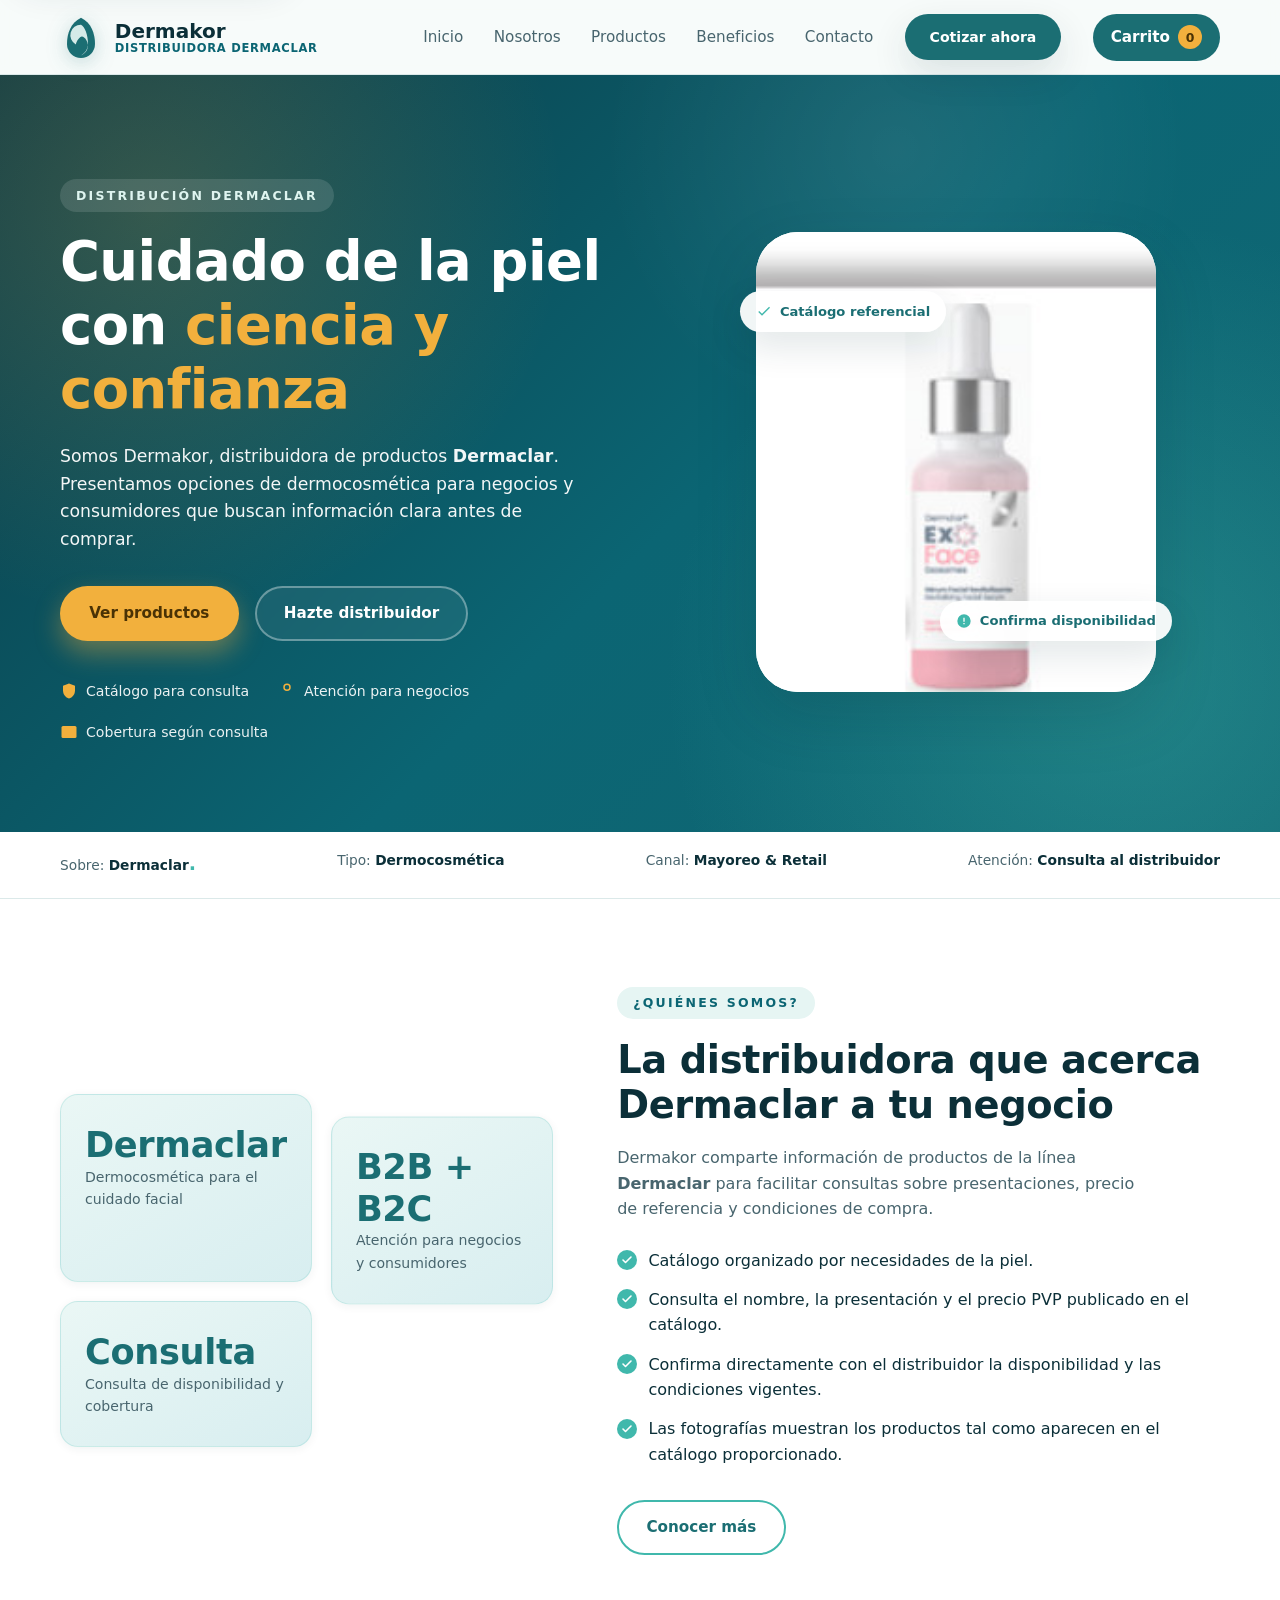
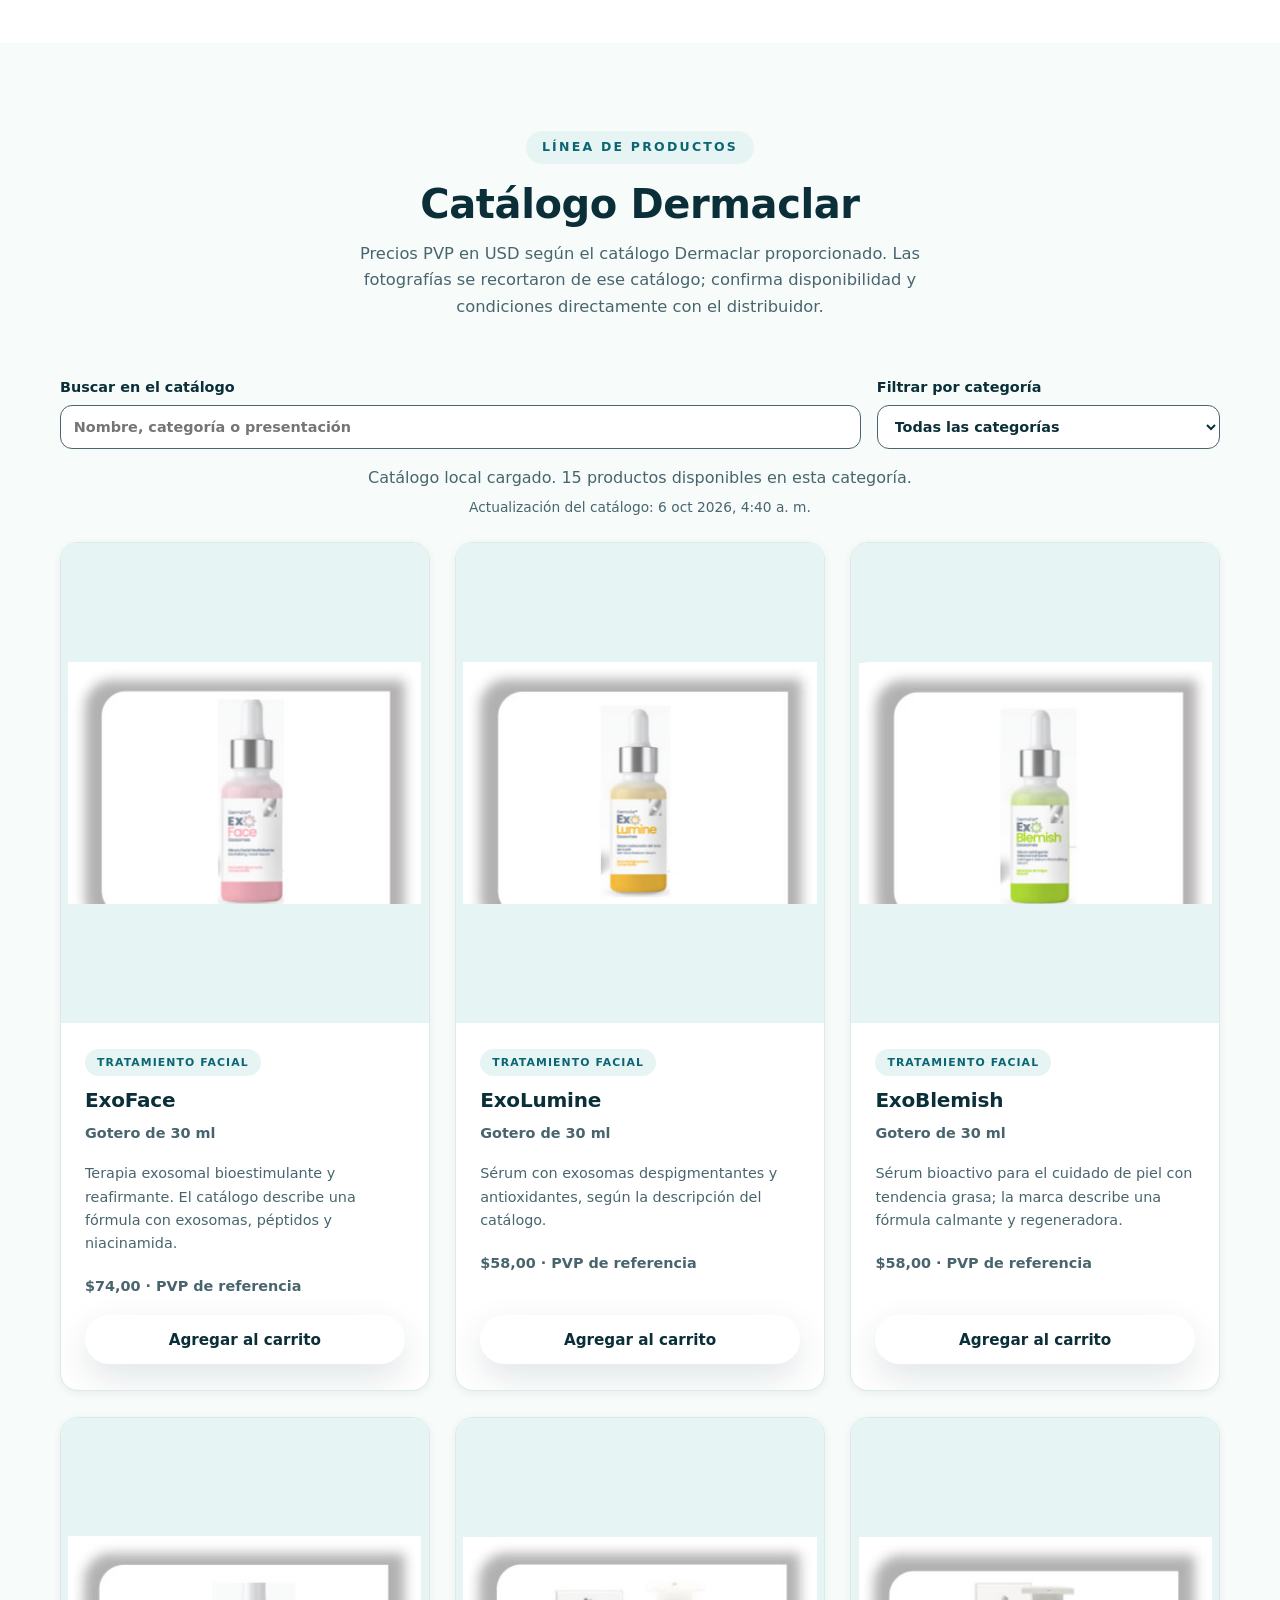
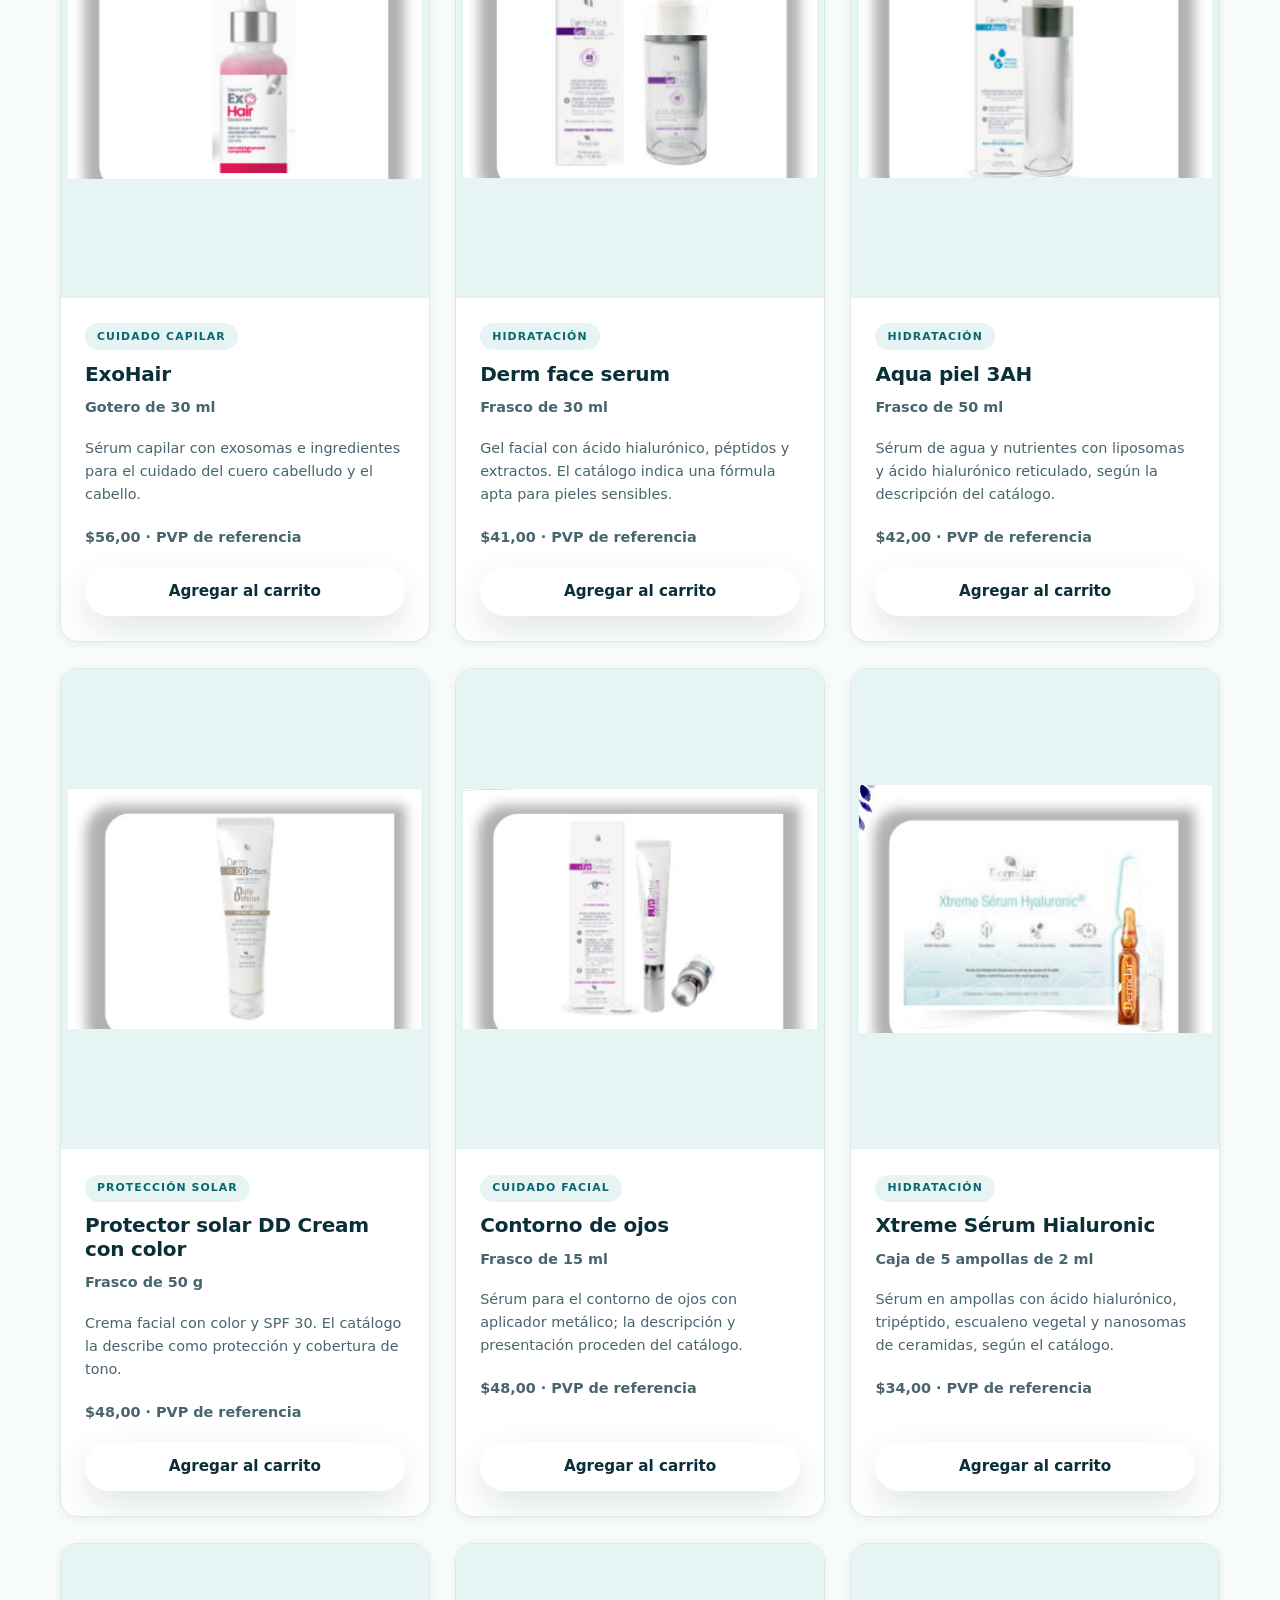
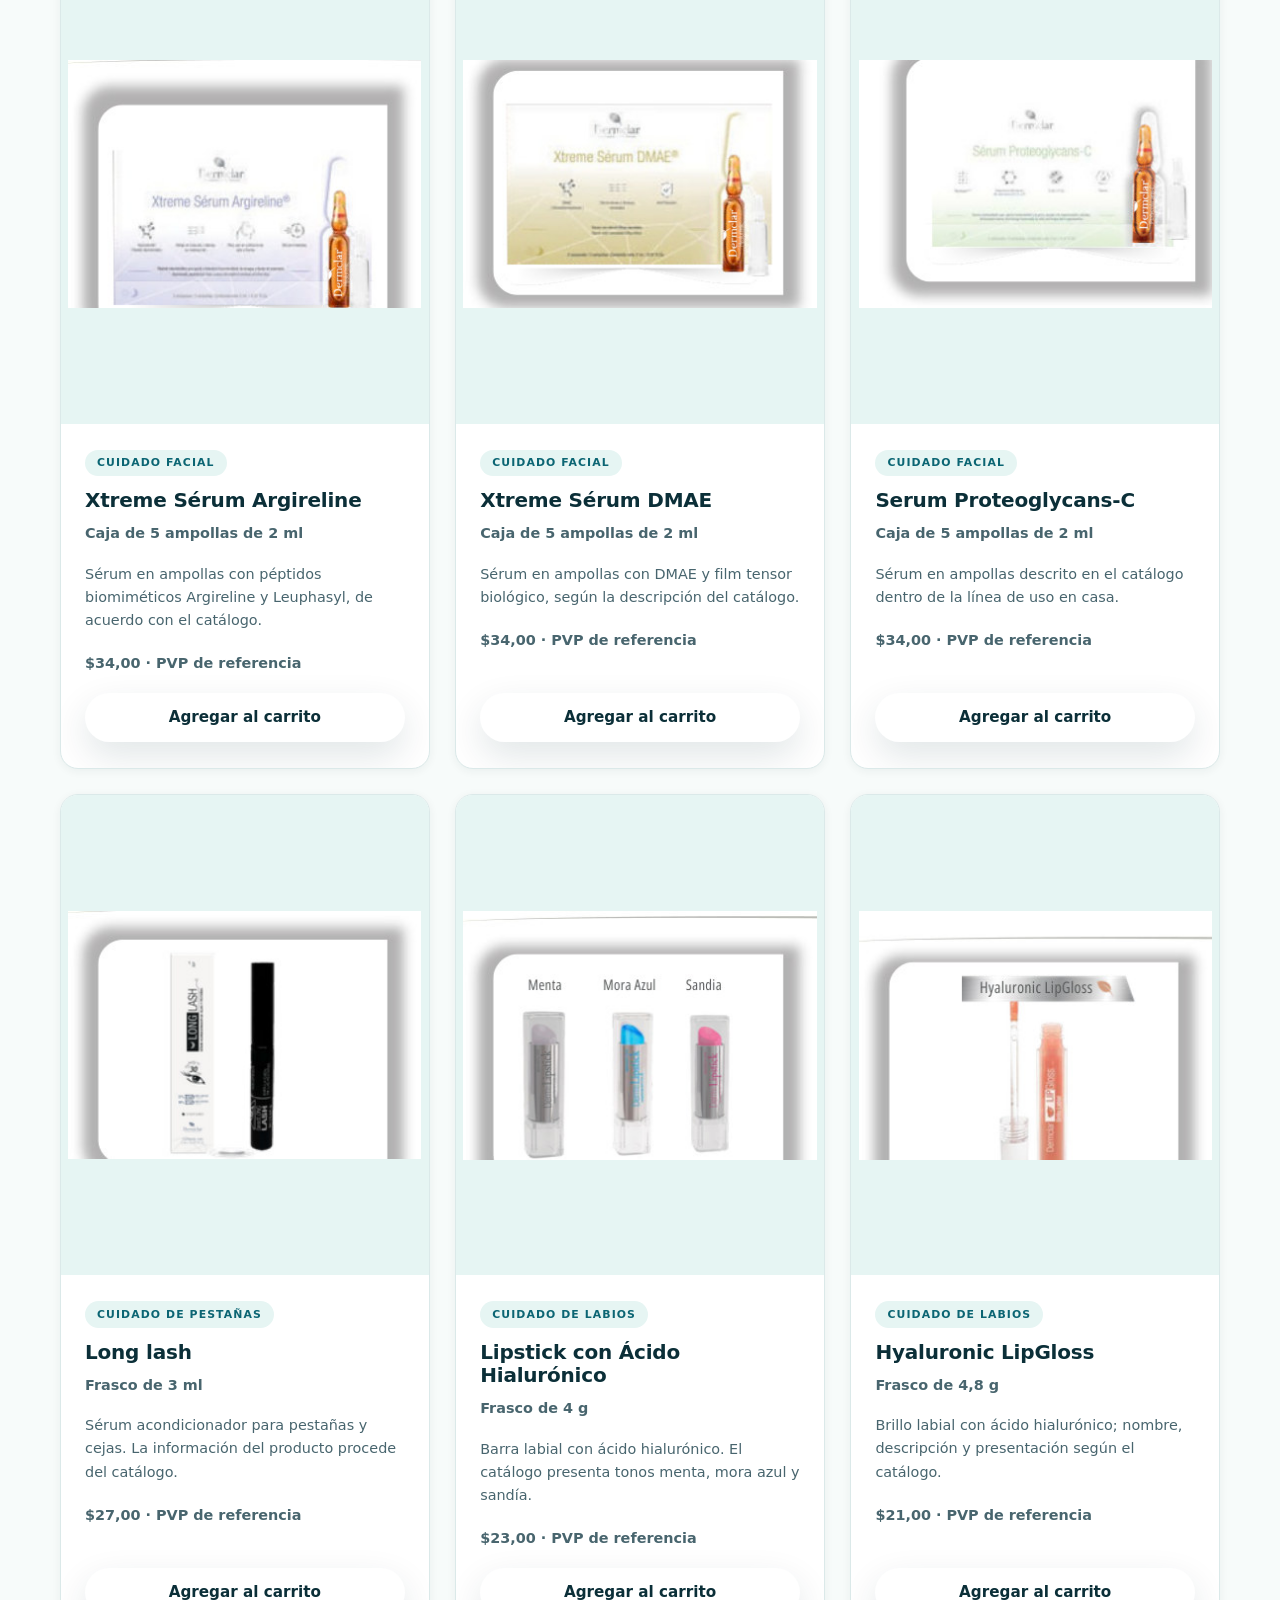
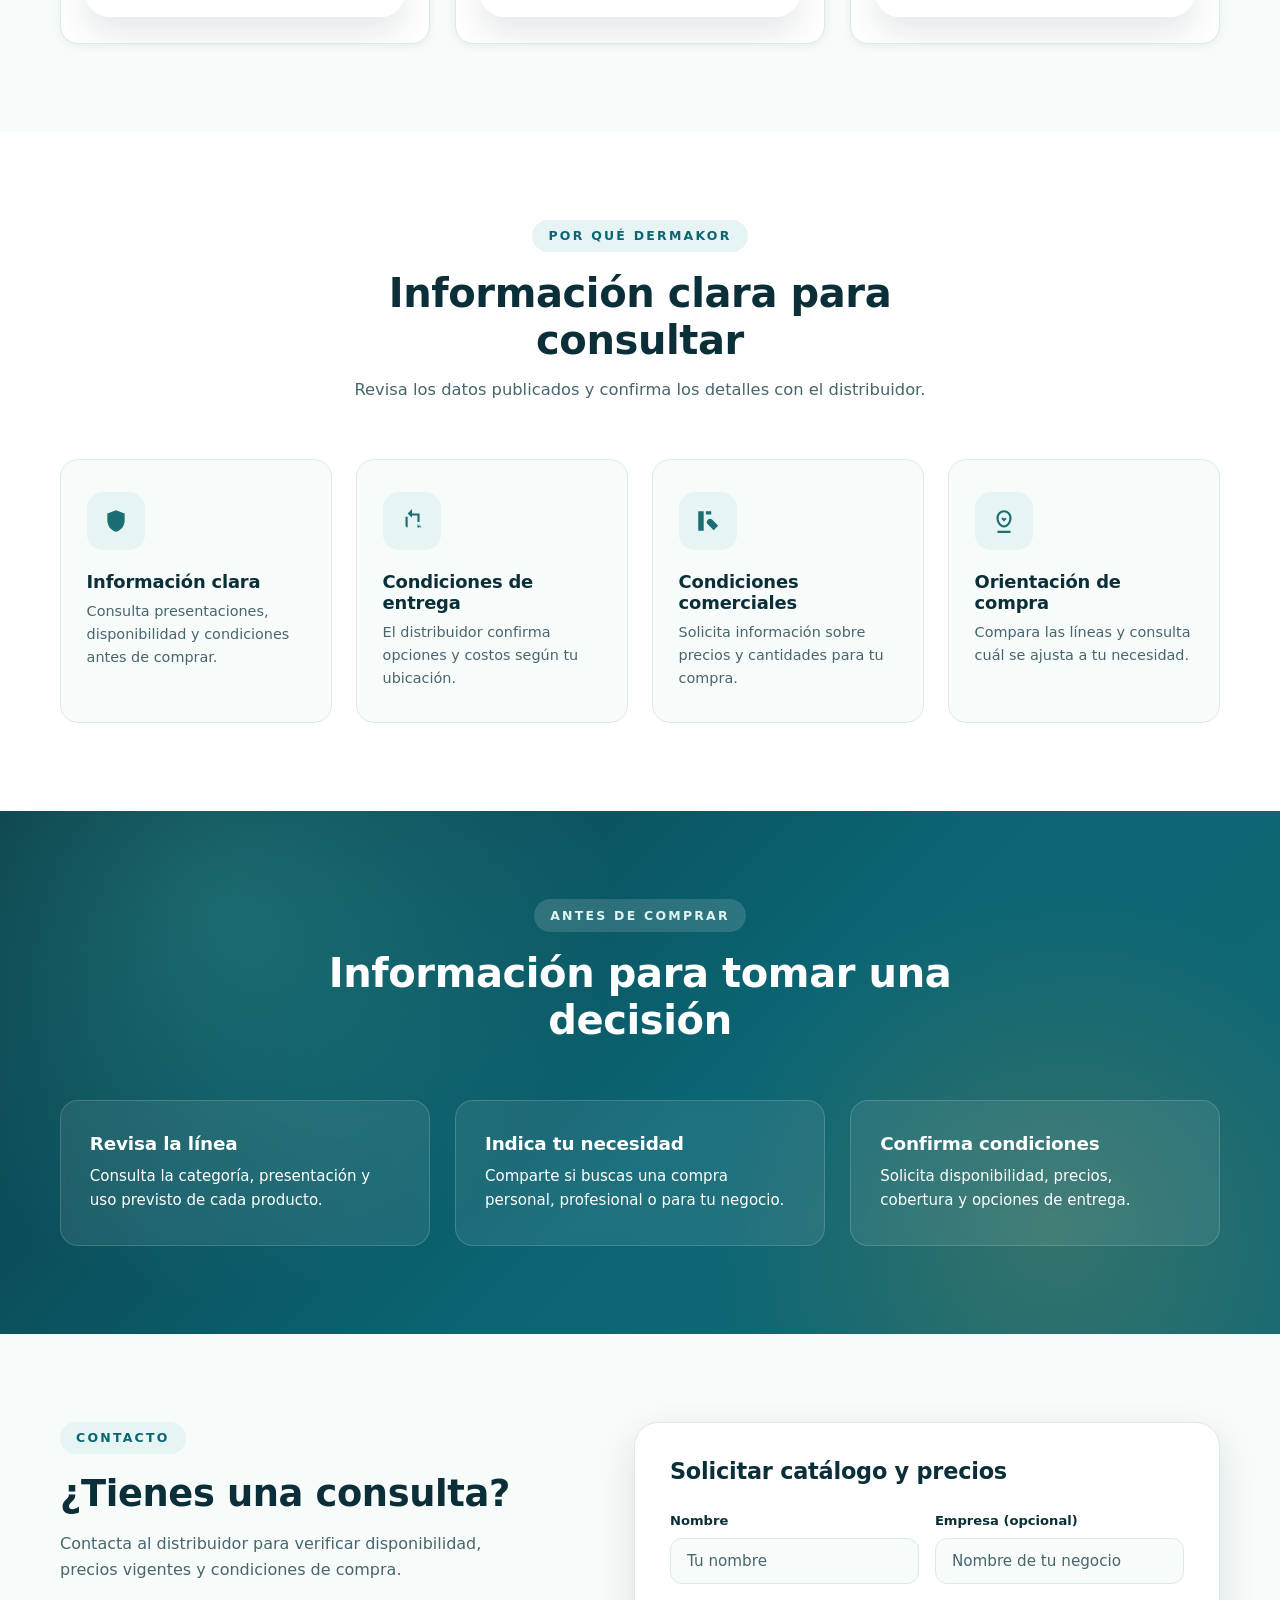
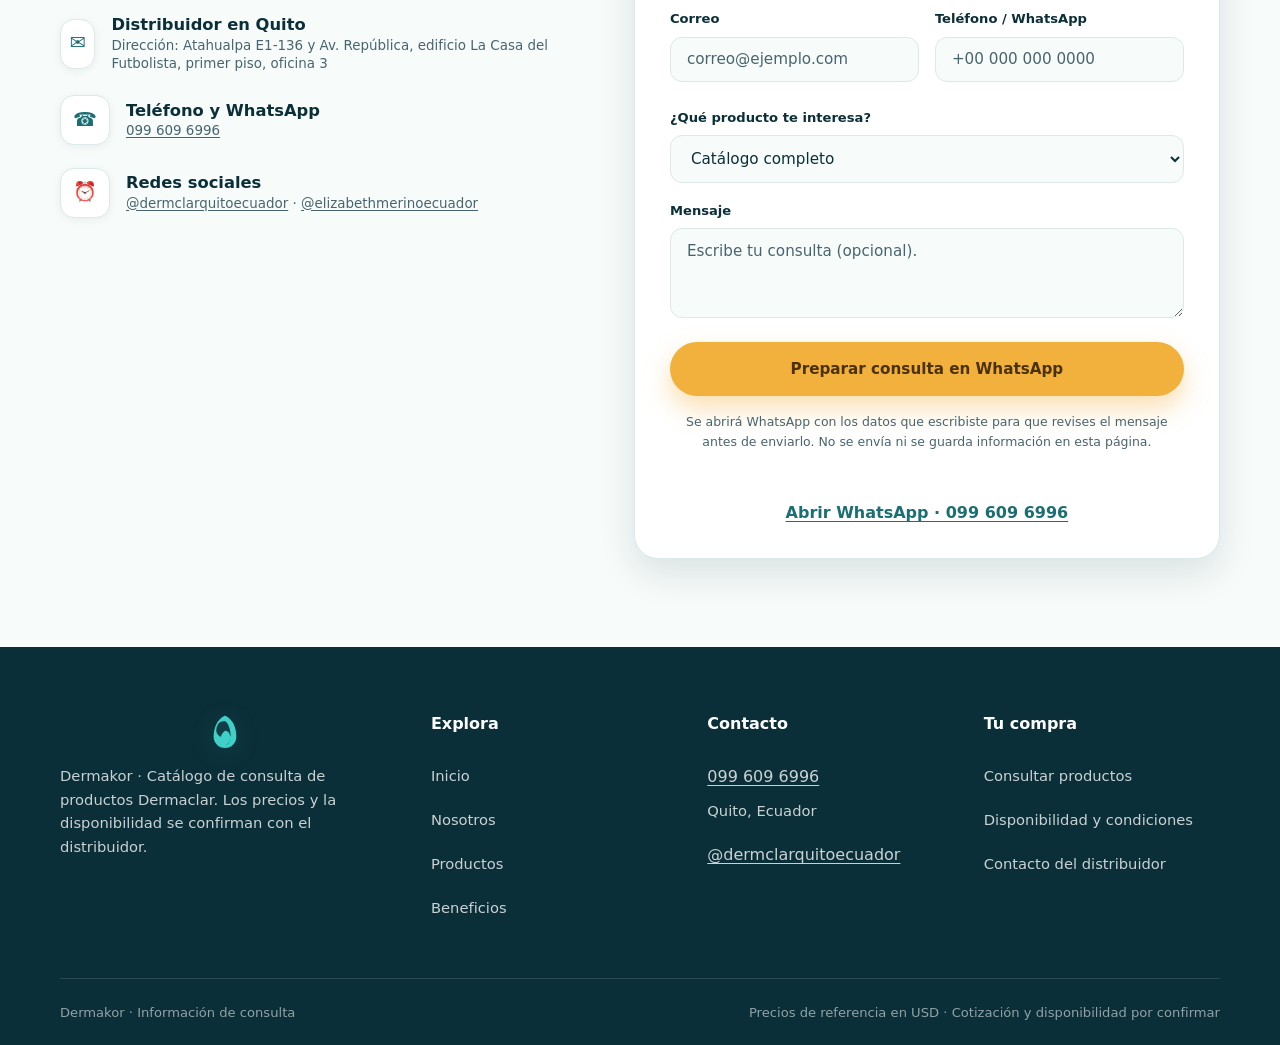
==== commit d1a87a44: "Add Dermaclar catalog and checkout flow Co-authored-by: Copilot <223556219+Copilot@users.noreply.git" ====
--- a/index.html
+++ b/index.html
@@ -4,10 +4,7 @@
   <meta charset="UTF-8">
   <meta name="viewport" content="width=device-width, initial-scale=1.0">
   <title>Dermakor | Distribuidora de productos Dermaclar</title>
-  <meta name="description" content="Boceto de Dermakor, distribuidora de productos Dermaclar para consumidores y profesionales.">
-  <link rel="preconnect" href="https://fonts.googleapis.com">
-  <link rel="preconnect" href="https://fonts.gstatic.com" crossorigin>
-  <link href="https://fonts.googleapis.com/css2?family=Inter:wght@400;500;600&family=Poppins:wght@500;600;700;800&display=swap" rel="stylesheet">
+  <meta name="description" content="Catálogo de consulta y carrito de productos Dermaclar de Dermakor. Solicita una cotización directamente al distribuidor.">
   <link rel="icon" href="data:image/svg+xml,%3Csvg xmlns='http://www.w3.org/2000/svg' viewBox='0 0 48 48'%3E%3Cpath fill='%231b6e73' d='M24 2C12 8 8 20 8 32a16 16 0 0 0 32 0c0-12-4-24-16-30z'/%3E%3C/svg%3E">
   <link rel="stylesheet" href="assets/styles.css">
   <script src="js/script.js" defer></script>
@@ -74,18 +71,14 @@
         </div>
         <figure class="hero-visual">
           <div class="card-skin">
-            <img class="hero-image" src="https://images.unsplash.com/photo-1556228578-8c89e6adf883?auto=format&fit=crop&w=1000&q=85" alt="Productos de cuidado facial sobre una superficie clara" width="1000" height="1150" loading="eager">
-            <div class="tube">
-              <div class="tube-cap"></div>
-              <div class="tube-body"><span>Dermaclar</span><small>Línea facial</small></div>
-            </div>
+            <img class="hero-image" src="assets/catalog-exoface.jpg" alt="Fotografía de ExoFace en el catálogo Dermaclar" width="357" height="245" loading="eager">
             <div class="float-chip chip-top">
               <svg viewBox="0 0 24 24" width="16" height="16"><path fill="currentColor" d="M9 16.2 4.8 12l-1.4 1.4L9 19 21 7l-1.4-1.4z"/></svg>
-              Información de producto
+              Catálogo referencial
             </div>
             <div class="float-chip chip-bottom">
               <svg viewBox="0 0 24 24" width="16" height="16"><path fill="currentColor" d="M12 2a10 10 0 1 0 10 10A10 10 0 0 0 12 2zm1 15h-2v-2h2zm0-4h-2V7h2z"/></svg>
-              Línea Dermaclar
+              Confirma disponibilidad
             </div>
           </div>
           <figcaption class="visually-hidden">Imagen de referencia para el catálogo Dermakor.</figcaption>
@@ -99,7 +92,7 @@
         <span>Sobre: <strong>Dermaclar<span class="dot">.</span></strong></span>
         <span>Tipo: <strong>Dermocosmética</strong></span>
         <span>Canal: <strong>Mayoreo &amp; Retail</strong></span>
-        <span>Cobertura: <strong>Nacional</strong></span>
+        <span>Atención: <strong>Consulta al distribuidor</strong></span>
       </div>
     </div>
 
@@ -123,12 +116,12 @@
         <div class="about-copy">
           <span class="eyebrow">¿Quiénes somos?</span>
           <h2>La distribuidora que acerca Dermaclar a tu negocio</h2>
-          <p>Dermakor presenta una propuesta de distribución alrededor de la línea <strong>Dermaclar</strong>: productos para manchas, piel grasa, hidratación facial, protección solar y piel sensible.</p>
+          <p>Dermakor comparte información de productos de la línea <strong>Dermaclar</strong> para facilitar consultas sobre presentaciones, precio de referencia y condiciones de compra.</p>
           <ul class="check-list">
             <li>Catálogo organizado por necesidades de la piel.</li>
-            <li>Opciones de atención para consumidor y profesional.</li>
-            <li>Precios, cobertura y disponibilidad se consultan antes de comprar.</li>
-            <li>Información de producto para elegir cada línea.</li>
+            <li>Consulta el nombre, la presentación y el precio PVP publicado en el catálogo.</li>
+            <li>Confirma directamente con el distribuidor la disponibilidad y las condiciones vigentes.</li>
+            <li>Las fotografías muestran los productos tal como aparecen en el catálogo proporcionado.</li>
           </ul>
           <a href="#contacto" class="btn btn-outline">Conocer más</a>
         </div>
@@ -141,20 +134,156 @@
         <div class="section-head">
           <span class="eyebrow">Línea de productos</span>
           <h2>Catálogo Dermaclar</h2>
-          <p>Imágenes y precios referenciales en USD. Confirma disponibilidad y precio final antes de comprar.</p>
+          <p>Precios PVP en USD según el catálogo Dermaclar proporcionado. Las fotografías se recortaron de ese catálogo; confirma disponibilidad y condiciones directamente con el distribuidor.</p>
         </div>
 
         <div class="catalog-tools">
-          <label for="category-filter">Filtrar por categoría</label>
-          <select id="category-filter" name="categoria">
-            <option value="all">Todas las categorías</option>
-          </select>
+          <label for="product-search">Buscar en el catálogo
+            <input id="product-search" type="search" placeholder="Nombre, categoría o presentación">
+          </label>
+          <label for="category-filter">Filtrar por categoría
+            <select id="category-filter" name="categoria">
+              <option value="all">Todas las categorías</option>
+            </select>
+          </label>
         </div>
         <p class="catalog-status" id="catalog-status" role="status" aria-live="polite">Cargando catálogo...</p>
         <p class="catalog-meta">Actualización del catálogo: <time id="catalog-updated">Pendiente</time></p>
         <div class="product-grid" id="product-grid" aria-busy="true"></div>
       </div>
     </section>
+
+    <script type="application/json" id="catalog-fallback">
+      {
+        "currency": "USD",
+        "updatedAt": "2026-10-05T23:40:21-05:00",
+        "source": "Catálogo Dermaclar 2026 facilitado en Util",
+        "products": [
+          {
+            "id": "exoface-30ml",
+            "name": "ExoFace", "category": "Tratamiento facial",
+            "description": "Terapia exosomal bioestimulante y reafirmante. El catálogo describe una fórmula con exosomas, péptidos y niacinamida.",
+            "size": "Gotero de 30 ml",
+            "price": 74,
+            "image": "assets/catalog-exoface.jpg",
+            "imageAlt": "Fotografía de ExoFace en el catálogo Dermaclar, frasco con gotero rosado"
+          },
+          {
+            "id": "exolumine-30ml",
+            "name": "ExoLumine", "category": "Tratamiento facial",
+            "description": "Sérum con exosomas despigmentantes y antioxidantes, según la descripción del catálogo.",
+            "size": "Gotero de 30 ml", "price": 58,
+            "image": "assets/catalog-exolumine.jpg",
+            "imageAlt": "Fotografía de ExoLumine en el catálogo Dermaclar, frasco con gotero amarillo"
+          },
+          {
+            "id": "exoblemish-30ml",
+            "name": "ExoBlemish", "category": "Tratamiento facial",
+            "description": "Sérum bioactivo para el cuidado de piel con tendencia grasa; la marca describe una fórmula calmante y regeneradora.",
+            "size": "Gotero de 30 ml", "price": 58,
+            "image": "assets/catalog-exoblemish.jpg",
+            "imageAlt": "Fotografía de ExoBlemish en el catálogo Dermaclar, frasco con gotero verde"
+          },
+          {
+            "id": "exohair-30ml",
+            "name": "ExoHair", "category": "Cuidado capilar",
+            "description": "Sérum capilar con exosomas e ingredientes para el cuidado del cuero cabelludo y el cabello.",
+            "size": "Gotero de 30 ml", "price": 56,
+            "image": "assets/catalog-exohair.jpg",
+            "imageAlt": "Fotografía de ExoHair en el catálogo Dermaclar, frasco con gotero rosado"
+          },
+          {
+            "id": "derm-face-serum-30ml",
+            "name": "Derm face serum", "category": "Hidratación",
+            "description": "Gel facial con ácido hialurónico, péptidos y extractos. El catálogo indica una fórmula apta para pieles sensibles.",
+            "size": "Frasco de 30 ml", "price": 41,
+            "image": "assets/catalog-derm-face-serum.jpg",
+            "imageAlt": "Fotografía del Derm face serum y su caja en el catálogo Dermaclar"
+          },
+          {
+            "id": "aqua-piel-3ah-50ml",
+            "name": "Aqua piel 3AH", "category": "Hidratación",
+            "description": "Sérum de agua y nutrientes con liposomas y ácido hialurónico reticulado, según la descripción del catálogo.",
+            "size": "Frasco de 50 ml",
+            "price": 42,
+            "image": "assets/catalog-aqua-piel-3ah.jpg",
+            "imageAlt": "Fotografía del frasco y la caja de Aqua piel 3AH en el catálogo Dermaclar"
+          },
+          {
+            "id": "dd-cream-50gr",
+            "name": "Protector solar DD Cream con color", "category": "Protección solar",
+            "description": "Crema facial con color y SPF 30. El catálogo la describe como protección y cobertura de tono.",
+            "size": "Frasco de 50 g", "price": 48,
+            "image": "assets/catalog-dd-cream.jpg",
+            "imageAlt": "Fotografía del protector solar DD Cream con color en el catálogo Dermaclar"
+          },
+          {
+            "id": "contorno-ojos-15ml",
+            "name": "Contorno de ojos", "category": "Cuidado facial",
+            "description": "Sérum para el contorno de ojos con aplicador metálico; la descripción y presentación proceden del catálogo.",
+            "size": "Frasco de 15 ml", "price": 48,
+            "image": "assets/catalog-contorno-ojos.jpg",
+            "imageAlt": "Fotografía del producto de contorno de ojos y su aplicador en el catálogo Dermaclar"
+          },
+          {
+            "id": "xtreme-hialuronic-5x2ml",
+            "name": "Xtreme Sérum Hialuronic", "category": "Hidratación",
+            "description": "Sérum en ampollas con ácido hialurónico, tripéptido, escualeno vegetal y nanosomas de ceramidas, según el catálogo.",
+            "size": "Caja de 5 ampollas de 2 ml", "price": 34,
+            "image": "assets/catalog-xtreme-hialuronic.jpg",
+            "imageAlt": "Fotografía de la caja y ampolla Xtreme Sérum Hialuronic en el catálogo Dermaclar"
+          },
+          {
+            "id": "xtreme-argireline-5x2ml",
+            "name": "Xtreme Sérum Argireline", "category": "Cuidado facial",
+            "description": "Sérum en ampollas con péptidos biomiméticos Argireline y Leuphasyl, de acuerdo con el catálogo.",
+            "size": "Caja de 5 ampollas de 2 ml", "price": 34,
+            "image": "assets/catalog-xtreme-argireline.jpg",
+            "imageAlt": "Fotografía de la caja y ampolla Xtreme Sérum Argireline en el catálogo Dermaclar"
+          },
+          {
+            "id": "xtreme-dmae-5x2ml",
+            "name": "Xtreme Sérum DMAE", "category": "Cuidado facial",
+            "description": "Sérum en ampollas con DMAE y film tensor biológico, según la descripción del catálogo.",
+            "size": "Caja de 5 ampollas de 2 ml", "price": 34,
+            "image": "assets/catalog-xtreme-dmae.jpg",
+            "imageAlt": "Fotografía de la caja y ampolla Xtreme Sérum DMAE en el catálogo Dermaclar"
+          },
+          {
+            "id": "proteoglycans-c-5x2ml",
+            "name": "Serum Proteoglycans-C", "category": "Cuidado facial",
+            "description": "Sérum en ampollas descrito en el catálogo dentro de la línea de uso en casa.",
+            "size": "Caja de 5 ampollas de 2 ml", "price": 34,
+            "image": "assets/catalog-proteoglycans-c.jpg",
+            "imageAlt": "Fotografía de la caja y ampolla Serum Proteoglycans-C en el catálogo Dermaclar"
+          },
+          {
+            "id": "long-lash-3ml",
+            "name": "Long lash", "category": "Cuidado de pestañas",
+            "description": "Sérum acondicionador para pestañas y cejas. La información del producto procede del catálogo.",
+            "size": "Frasco de 3 ml", "price": 27,
+            "image": "assets/catalog-long-lash.jpg",
+            "imageAlt": "Fotografía del sérum Long lash y su caja en el catálogo Dermaclar"
+          },
+          {
+            "id": "lipstick-hialuronico-4g",
+            "name": "Lipstick con Ácido Hialurónico", "category": "Cuidado de labios",
+            "description": "Barra labial con ácido hialurónico. El catálogo presenta tonos menta, mora azul y sandía.",
+            "size": "Frasco de 4 g", "price": 23,
+            "image": "assets/catalog-lipstick-hialuronico.jpg",
+            "imageAlt": "Fotografía de las tres presentaciones del lipstick con ácido hialurónico en el catálogo Dermaclar"
+          },
+          {
+            "id": "hyaluronic-lipgloss-48ml",
+            "name": "Hyaluronic LipGloss", "category": "Cuidado de labios",
+            "description": "Brillo labial con ácido hialurónico; nombre, descripción y presentación según el catálogo.",
+            "size": "Frasco de 4,8 g", "price": 21,
+            "image": "assets/catalog-hyaluronic-lipgloss.jpg",
+            "imageAlt": "Fotografía del envase de Hyaluronic LipGloss en el catálogo Dermaclar"
+          }
+        ]
+      }
+    </script>
 
     <template id="product-card-template">
       <article class="product-card">
@@ -162,6 +291,7 @@
         <div class="product-body">
           <span class="tag"></span>
           <h3></h3>
+          <p class="product-size"></p>
           <p class="product-description"></p>
           <p class="product-price"></p>
           <button class="btn btn-primary product-add" type="button">Agregar al carrito</button>
@@ -189,15 +319,167 @@
         <button class="icon-button" id="cart-close" type="button" aria-label="Cerrar carrito">&times;</button>
       </div>
       <p class="visually-hidden" id="cart-status" role="status" aria-live="polite"></p>
-      <p class="cart-empty" id="cart-empty">Aún no has agregado productos.</p>
-      <ul class="cart-items" id="cart-items"></ul>
-      <div class="cart-summary">
-        <p><span>Subtotal</span><output id="cart-subtotal">$0,00</output></p>
-        <p class="cart-total"><span>Total</span><output id="cart-total">$0,00</output></p>
-        <p class="cart-shipping-note">El envío y los impuestos, si aplican, se confirman antes de la compra.</p>
-        <p class="cart-updated">Última actualización: <time id="cart-updated">Sin cambios</time></p>
-        <button class="btn btn-outline cart-clear" id="cart-clear" type="button">Vaciar carrito</button>
-      </div>
+      <div id="cart-view">
+        <p class="cart-empty" id="cart-empty">Aún no has agregado productos.</p>
+        <ul class="cart-items" id="cart-items"></ul>
+        <div class="cart-summary">
+          <p><span>Subtotal productos</span><output id="cart-subtotal">$0,00</output></p>
+          <p class="cart-shipping-note">Envío e impuestos: por confirmar con el distribuidor.</p>
+          <p class="cart-total"><span>Total provisional</span><output id="cart-total">$0,00</output></p>
+          <p class="cart-quote-note">El total no incluye envío ni impuestos y no confirma disponibilidad ni una compra.</p>
+          <p class="cart-updated">Última actualización: <time id="cart-updated">Sin cambios</time></p>
+          <button class="btn btn-primary cart-checkout" id="checkout-open" type="button">Continuar a datos de envío</button>
+          <a class="btn btn-outline cart-quote" id="cart-quote" href="https://wa.me/593996096996" target="_blank" rel="noopener noreferrer">Consultar el carrito por WhatsApp</a>
+          <p class="cart-quote-note">La consulta solo se prepara; debes revisar y enviar el mensaje desde WhatsApp.</p>
+          <button class="btn btn-outline cart-clear" id="cart-clear" type="button">Vaciar carrito</button>
+        </div>
+      </div>
+
+      <section class="checkout-view" id="checkout-view" aria-labelledby="checkout-title" hidden>
+        <a class="checkout-back" href="#cart" id="checkout-back">← Volver al carrito</a>
+        <ol class="checkout-progress" aria-label="Pasos de la solicitud">
+          <li data-checkout-indicator="shipping" aria-current="step">1. Datos de envío</li>
+          <li data-checkout-indicator="payment">2. Pago</li>
+          <li data-checkout-indicator="confirmation">3. Confirmación</li>
+        </ol>
+
+        <div class="checkout-columns">
+          <div class="checkout-main">
+            <div class="checkout-step" id="checkout-step-shipping">
+              <h3 id="checkout-title" tabindex="-1">Completa tu solicitud</h3>
+              <p>Indica cómo contactarte y dónde consultar la entrega. El costo de envío aún no está calculado.</p>
+              <div class="checkout-notice notice-error" id="shipping-error" role="alert" hidden></div>
+              <form id="shipping-form" novalidate>
+                <fieldset>
+                  <legend>1. Contacto</legend>
+                  <label for="shipping-email">Correo electrónico *</label>
+                  <input id="shipping-email" name="email" type="email" autocomplete="email" required aria-invalid="false" aria-describedby="shipping-email-error">
+                  <span class="field-error" id="shipping-email-error"></span>
+                  <div class="field-row checkout-field-row">
+                    <div>
+                      <label for="shipping-first-name">Nombre *</label>
+                      <input id="shipping-first-name" name="nombre" autocomplete="given-name" required aria-invalid="false" aria-describedby="shipping-first-name-error">
+                      <span class="field-error" id="shipping-first-name-error"></span>
+                    </div>
+                    <div>
+                      <label for="shipping-last-name">Apellidos *</label>
+                      <input id="shipping-last-name" name="apellidos" autocomplete="family-name" required aria-invalid="false" aria-describedby="shipping-last-name-error">
+                      <span class="field-error" id="shipping-last-name-error"></span>
+                    </div>
+                  </div>
+                  <label for="shipping-phone">Teléfono / WhatsApp *</label>
+                  <input id="shipping-phone" name="telefono" type="tel" autocomplete="tel" required aria-invalid="false" aria-describedby="shipping-phone-error">
+                  <span class="field-error" id="shipping-phone-error"></span>
+                </fieldset>
+                <fieldset>
+                  <legend>2. Dirección de envío</legend>
+                  <label for="shipping-province">Provincia *</label>
+                  <input id="shipping-province" name="provincia" autocomplete="address-level1" required aria-invalid="false" aria-describedby="shipping-province-error">
+                  <span class="field-error" id="shipping-province-error"></span>
+                  <div class="field-row checkout-field-row">
+                    <div>
+                      <label for="shipping-city">Ciudad *</label>
+                      <input id="shipping-city" name="ciudad" autocomplete="address-level2" required aria-invalid="false" aria-describedby="shipping-city-error">
+                      <span class="field-error" id="shipping-city-error"></span>
+                    </div>
+                    <div>
+                      <label for="shipping-postal">Código postal</label>
+                      <input id="shipping-postal" name="codigoPostal" autocomplete="postal-code" aria-invalid="false" aria-describedby="shipping-postal-error">
+                      <span class="field-error" id="shipping-postal-error"></span>
+                    </div>
+                  </div>
+                  <label for="shipping-street">Calle y número *</label>
+                  <input id="shipping-street" name="calle" autocomplete="street-address" required aria-invalid="false" aria-describedby="shipping-street-error">
+                  <span class="field-error" id="shipping-street-error"></span>
+                  <label for="shipping-reference">Referencia (opcional)</label>
+                  <input id="shipping-reference" name="referencia" aria-invalid="false" aria-describedby="shipping-reference-error">
+                  <span class="field-error" id="shipping-reference-error"></span>
+                </fieldset>
+                <div class="shipping-note">
+                  <strong>Envío: por calcular</strong>
+                  <p>El distribuidor confirmará cobertura, opciones y costo cuando revise la dirección.</p>
+                </div>
+                <button class="btn btn-primary checkout-action" type="submit">Continuar al pago</button>
+              </form>
+            </div>
+
+            <div class="checkout-step" id="checkout-step-payment" hidden>
+              <button class="checkout-back" id="payment-back" type="button">← Volver a datos de envío</button>
+              <h3 id="payment-title" tabindex="-1">Pago</h3>
+              <p>Revisa la solicitud. Esta web de demostración no tiene pasarela de pago.</p>
+              <div class="checkout-notice notice-warning" role="note">
+                <strong>Prototipo educativo: no ingreses datos reales de tarjeta.</strong>
+                <span>Ningún dato de pago se transmite ni se guarda, y no se realizará ningún cobro. Coordina el pago directamente con el distribuidor.</span>
+              </div>
+              <form id="payment-form" novalidate>
+                <fieldset>
+                  <legend>Método de pago</legend>
+                  <label class="payment-option">
+                    <input type="radio" name="metodoPago" value="coordinar" checked>
+                    <span><strong>Coordinar con el distribuidor</strong><small>La forma de pago se confirma al solicitar la cotización.</small></span>
+                  </label>
+                  <div class="payment-demo-fields" id="payment-demo-fields">
+                    <p>Campos ilustrativos de la referencia visual. Déjalos vacíos; no se necesitan para esta solicitud.</p>
+                    <label for="demo-card-name">Titular de la tarjeta</label>
+                    <input id="demo-card-name" name="demoTitular" autocomplete="off" aria-describedby="demo-card-note">
+                    <label for="demo-card-number">Número de tarjeta</label>
+                    <input id="demo-card-number" name="demoNumero" inputmode="numeric" autocomplete="off" aria-describedby="demo-card-note" maxlength="23">
+                    <div class="field-row checkout-field-row">
+                      <div>
+                        <label for="demo-card-expiry">Fecha de caducidad</label>
+                        <input id="demo-card-expiry" name="demoCaducidad" placeholder="MM/AA" autocomplete="off" aria-describedby="demo-card-note" maxlength="5">
+                      </div>
+                      <div>
+                        <label for="demo-card-cvv">Código de seguridad</label>
+                        <input id="demo-card-cvv" name="demoCvv" inputmode="numeric" autocomplete="off" aria-describedby="demo-card-note" maxlength="4">
+                      </div>
+                    </div>
+                    <span class="checkout-privacy-note" id="demo-card-note">No escribas datos reales. Estos campos solo reproducen el diseño de la referencia y no participan en el flujo.</span>
+                  </div>
+                </fieldset>
+                <div class="checkout-notice notice-info" id="payment-address-summary"></div>
+                <button class="btn btn-primary checkout-action" type="submit">Revisar solicitud</button>
+              </form>
+            </div>
+
+            <div class="checkout-step" id="checkout-step-confirmation" hidden>
+              <h3 id="confirmation-title" tabindex="-1">Revisión antes de solicitar</h3>
+              <p>Comprueba los productos y los datos antes de abrir WhatsApp.</p>
+              <div class="review-panel">
+                <h4>Productos</h4>
+                <ul id="review-products"></ul>
+                <h4>Datos de contacto y entrega</h4>
+                <p id="review-address"></p>
+                <a class="checkout-back" href="#shipping" id="review-edit-address">Editar datos de envío</a>
+                <h4>Pago</h4>
+                <p>Por coordinar con el distribuidor. No se ingresaron ni procesaron datos de tarjeta.</p>
+                <div class="shipping-note">
+                  <strong>Envío: por confirmar</strong>
+                  <p>El costo no está incluido hasta que el distribuidor lo cotice.</p>
+                </div>
+                <p class="review-total">Subtotal de productos <output id="review-subtotal">$0,00</output></p>
+                <p class="review-total">Total provisional <output id="review-total">$0,00</output></p>
+                <p class="checkout-privacy-note">No es una compra confirmada. Al abrir WhatsApp se preparará un mensaje con los productos y los datos de contacto y entrega que ingresaste; tú decides si lo envías. Los datos de tarjeta no se incluyen.</p>
+              </div>
+              <div class="checkout-actions">
+                <button class="btn btn-outline" id="review-back" type="button">Volver al pago</button>
+                <a class="btn btn-primary checkout-action" id="checkout-whatsapp" href="https://wa.me/593996096996" target="_blank" rel="noopener noreferrer">Solicitar cotización por WhatsApp</a>
+              </div>
+              <p class="form-status" id="checkout-status" role="status" aria-live="polite"></p>
+            </div>
+          </div>
+
+          <aside class="checkout-aside" aria-label="Resumen de productos">
+            <h4>Resumen · <span id="checkout-item-count">0 artículos</span></h4>
+            <ul class="checkout-summary-items" id="checkout-summary-items"></ul>
+            <p><span>Subtotal productos</span><output id="checkout-subtotal">$0,00</output></p>
+            <p><span>Envío</span><span>Por confirmar</span></p>
+            <p class="review-total"><strong>Total provisional</strong><output id="checkout-total">$0,00</output></p>
+            <a href="#cart" id="checkout-edit-cart">Editar carrito</a>
+            <p class="checkout-privacy-note">Sin envío ni impuestos; importe final por confirmar.</p>
+          </aside>
+        </div>
+      </section>
     </dialog>
 
     <!-- BENEFICIOS -->
@@ -205,8 +487,8 @@
       <div class="container">
         <div class="section-head">
           <span class="eyebrow">Por qué Dermakor</span>
-          <h2>Compra con seguridad, vende con respaldo</h2>
-          <p>Todo lo que necesitas de un socio comercial confiable.</p>
+          <h2>Información clara para consultar</h2>
+          <p>Revisa los datos publicados y confirma los detalles con el distribuidor.</p>
         </div>
 
         <div class="benefit-grid">
@@ -221,8 +503,8 @@
             <span class="benefit-icon" aria-hidden="true">
               <svg viewBox="0 0 24 24" width="26" height="26"><path fill="currentColor" d="M12 3v2h7v8h-2V7h-5v2l-4-4 4-4v2zm7 12v3H8a2 2 0 0 1-2-2V8h2v10h9v-3l4 4z"/></svg>
             </span>
-            <h3>Opciones de entrega</h3>
-            <p>Consulta las alternativas de entrega para tu ciudad o negocio.</p>
+            <h3>Condiciones de entrega</h3>
+            <p>El distribuidor confirma opciones y costos según tu ubicación.</p>
           </div>
           <div class="benefit">
             <span class="benefit-icon" aria-hidden="true">
@@ -271,20 +553,20 @@
       <div class="container contact-grid">
         <div class="contact-info">
           <span class="eyebrow">Contacto</span>
-          <h2>¿Listo para vender Dermaclar?</h2>
-          <p>Escríbenos para consultar catálogo, cobertura, precios y talleres disponibles.</p>
+          <h2>¿Tienes una consulta?</h2>
+          <p>Contacta al distribuidor para verificar disponibilidad, precios vigentes y condiciones de compra.</p>
           <ul class="contact-list">
             <li>
               <span class="c-icon" aria-hidden="true">&#9993;</span>
-              <div><strong>Consultas comerciales</strong><small>Catálogo, precios y pedidos</small></div>
+              <div><strong>Distribuidor en Quito</strong><small>Dirección: Atahualpa E1-136 y Av. República, edificio La Casa del Futbolista, primer piso, oficina 3</small></div>
             </li>
             <li>
               <span class="c-icon" aria-hidden="true">&#9742;</span>
-              <div><strong>Atención para negocios</strong><small>Compras profesionales y retail</small></div>
+              <div><strong>Teléfono y WhatsApp</strong><small><a href="tel:+593996096996">099 609 6996</a></small></div>
             </li>
             <li>
               <span class="c-icon" aria-hidden="true">&#9200;</span>
-              <div><strong>Información de entrega</strong><small>Cobertura y disponibilidad</small></div>
+              <div><strong>Redes sociales</strong><small><a href="https://www.instagram.com/dermclarquitoecuador/" target="_blank" rel="noopener noreferrer">@dermclarquitoecuador</a> · <a href="https://www.instagram.com/elizabethmerinoecuador/" target="_blank" rel="noopener noreferrer">@elizabethmerinoecuador</a></small></div>
             </li>
           </ul>
         </div>
@@ -292,27 +574,22 @@
           <h3>Solicitar catálogo y precios</h3>
           <div class="field-row">
             <label>Nombre<input id="contact-name" type="text" name="nombre" autocomplete="name" aria-invalid="false" aria-describedby="contact-name-error" placeholder="Tu nombre" required><span class="field-error" id="contact-name-error"></span></label>
-            <label>Empresa<input id="contact-company" type="text" name="empresa" autocomplete="organization" aria-invalid="false" aria-describedby="contact-company-error" placeholder="Nombre de tu negocio" required><span class="field-error" id="contact-company-error"></span></label>
+            <label>Empresa (opcional)<input id="contact-company" type="text" name="empresa" autocomplete="organization" aria-invalid="false" aria-describedby="contact-company-error" placeholder="Nombre de tu negocio"><span class="field-error" id="contact-company-error"></span></label>
           </div>
           <div class="field-row">
             <label>Correo<input id="contact-email" type="email" name="correo" autocomplete="email" aria-invalid="false" aria-describedby="contact-email-error" placeholder="correo@ejemplo.com" required><span class="field-error" id="contact-email-error"></span></label>
             <label>Teléfono / WhatsApp<input id="contact-phone" type="tel" name="telefono" autocomplete="tel" aria-invalid="false" aria-describedby="contact-phone-error" placeholder="+00 000 000 0000"><span class="field-error" id="contact-phone-error"></span></label>
           </div>
-          <label>¿Qué línea te interesa?
-            <select name="linea">
-              <option value="todas">Catálogo completo</option>
-              <option value="aclarante">Línea Aclarante</option>
-              <option value="control">Línea Control</option>
-              <option value="hidra">Línea Hidra</option>
-              <option value="solar">Línea Solar</option>
-              <option value="gentle">Línea Gentle</option>
+          <label for="contact-line">¿Qué producto te interesa?
+            <select id="contact-line" name="producto">
+              <option value="Catálogo completo">Catálogo completo</option>
             </select>
           </label>
-          <label>Mensaje<textarea name="mensaje" rows="3" placeholder="Cuéntanos tu volumen estimado de compra..."></textarea></label>
-          <button class="btn btn-primary" type="submit">Enviar solicitud</button>
-          <p class="form-note">Completa los campos requeridos para preparar tu consulta comercial.</p>
+          <label for="contact-message">Mensaje<textarea id="contact-message" name="mensaje" rows="3" maxlength="500" placeholder="Escribe tu consulta (opcional)."></textarea></label>
+          <button class="btn btn-primary" type="submit">Preparar consulta en WhatsApp</button>
+          <p class="form-note">Se abrirá WhatsApp con los datos que escribiste para que revises el mensaje antes de enviarlo. No se envía ni se guarda información en esta página.</p>
           <p class="form-status" id="contact-status" role="status" aria-live="polite"></p>
-          <a class="whatsapp-link" href="https://wa.me/593999999999">Escribir por WhatsApp (número demostrativo)</a>
+          <a class="whatsapp-link" href="https://wa.me/593996096996" target="_blank" rel="noopener noreferrer">Abrir WhatsApp · 099 609 6996</a>
         </form>
       </div>
     </section>
@@ -328,7 +605,7 @@
             <path fill="#0b2f38" d="M24 10a12 12 0 0 0-6 22.5c1-3.5 2.7-6.2 5-8.2 1.3-1.2 3.4-.9 4.5.3 1 .7 1.9 1.6 2.5 2.7a12 12 0 0 1-6 17.7A16 16 0 0 0 32 32c0-11-3.7-19.4-8-22z" opacity=".9"/>
           </svg>
         </span>
-        <p>Dermakor · Boceto de distribuidora de la línea dermocosmética Dermaclar.</p>
+        <p>Dermakor · Catálogo de consulta de productos Dermaclar. Los precios y la disponibilidad se confirman con el distribuidor.</p>
       </div>
       <nav class="footer-nav" aria-label="Mapa del sitio">
         <strong>Explora</strong>
@@ -339,20 +616,20 @@
       </nav>
       <div class="footer-contact">
         <strong>Contacto</strong>
-        <span>Consultas comerciales</span>
-        <span>Atención para negocios</span>
-        <span>Información de entrega</span>
+        <a href="tel:+593996096996">099 609 6996</a>
+        <span>Quito, Ecuador</span>
+        <a href="https://www.instagram.com/dermclarquitoecuador/" target="_blank" rel="noopener noreferrer">@dermclarquitoecuador</a>
       </div>
       <div class="footer-legal">
-        <strong>Legal</strong>
-        <a href="#">Términos y condiciones</a>
-        <a href="#">Política de privacidad</a>
-        <a href="#">Política de devoluciones</a>
+        <strong>Tu compra</strong>
+        <a href="#productos">Consultar productos</a>
+        <a href="#contacto">Disponibilidad y condiciones</a>
+        <a href="#contacto">Contacto del distribuidor</a>
       </div>
     </div>
     <div class="container footer-base">
-      <span>© 2026 Dermakor. Todos los derechos reservados.</span>
-      <span>Productos Dermaclar · Proyecto visual de demostración</span>
+      <span>Dermakor · Información de consulta</span>
+      <span>Precios de referencia en USD · Cotización y disponibilidad por confirmar</span>
     </div>
   </footer>
 
--- a/assets/styles.css
+++ b/assets/styles.css
@@ -258,7 +258,7 @@
   height: 100%;
   object-fit: cover;
   border-radius: inherit;
-  opacity: .28;
+  opacity: 1;
 }
 
 .tube {
@@ -408,25 +408,42 @@
 .product-image {
   width: 100%;
   aspect-ratio: 4 / 3;
-  object-fit: cover;
+  object-fit: contain;
+  padding: .45rem;
   background: var(--mint-soft);
 }
 .product-image.image-unavailable { object-fit: contain; padding: 2rem; }
 .product-body { flex: 1; width: 100%; }
+.product-size { margin-top: .15rem; color: var(--teal-ink); font-size: .88rem; font-weight: 700; }
 .product-price { margin: .15rem 0 1.2rem; font-family: var(--font-display); font-size: 1.08rem; font-weight: 700; color: var(--teal-ink); }
 .product-add { min-height: 48px; width: 100%; margin-top: auto; }
-.catalog-tools { display: flex; align-items: center; justify-content: flex-end; gap: .8rem; margin: -1.6rem 0 1rem; }
-.catalog-tools label { font-weight: 600; }
+.catalog-tools {
+  display: grid;
+  grid-template-columns: minmax(15rem, 1.4fr) minmax(12rem, .6fr);
+  align-items: end;
+  gap: 1rem;
+  margin: 0 0 1rem;
+}
+.catalog-tools label {
+  display: grid;
+  gap: .4rem;
+  color: var(--teal-ink);
+  font-size: .9rem;
+  font-weight: 600;
+}
+.catalog-tools input,
 .catalog-tools select {
   min-height: 44px;
-  max-width: 100%;
-  padding: .55rem 2.2rem .55rem .8rem;
+  width: 100%;
+  padding: .55rem .8rem;
   border: 1px solid var(--slate);
   border-radius: var(--radius-sm);
   background: var(--white);
   color: var(--teal-ink);
   font: inherit;
 }
+.catalog-tools input:focus-visible,
+.catalog-tools select:focus-visible { outline: 3px solid var(--teal-ink); outline-offset: 2px; }
 .catalog-status { min-height: 1.6em; margin-bottom: .35rem; color: var(--slate); text-align: center; }
 .catalog-meta { margin-bottom: 1.5rem; color: var(--slate); font-size: .86rem; text-align: center; }
 .product-grid[aria-busy="true"] { opacity: .65; }
@@ -607,6 +624,11 @@
   overflow-y: auto;
   overscroll-behavior: contain;
 }
+.cart-dialog.is-checkout {
+  width: min(76rem, calc(100vw - 2rem));
+  max-height: min(92vh, 64rem);
+}
+.cart-dialog [hidden] { display: none !important; }
 .cart-dialog::backdrop { background: rgba(5, 31, 37, .68); }
 .cart-head { display: flex; align-items: center; justify-content: space-between; gap: 1rem; padding-bottom: 1rem; border-bottom: 1px solid var(--line); }
 .cart-head h2 { font-size: 1.55rem; }
@@ -621,12 +643,139 @@
 .quantity-label { display: grid; max-width: 8rem; gap: .25rem; font-size: .82rem; font-weight: 600; }
 .cart-quantity { width: 100%; min-height: 44px; padding: .4rem .6rem; border: 1px solid var(--slate); border-radius: 6px; background: var(--white); color: var(--teal-ink); font: inherit; }
 .cart-remove { min-height: 44px; padding: .5rem; border: 0; background: transparent; color: #8b211d; font: inherit; font-weight: 600; text-decoration: underline; text-underline-offset: .2em; cursor: pointer; }
+.cart-quantity:focus-visible,
+.contact-form input:focus-visible,
+.contact-form select:focus-visible,
+.contact-form textarea:focus-visible { outline: 3px solid var(--teal-ink); outline-offset: 2px; }
 .cart-summary { padding-top: .5rem; border-top: 1px solid var(--line); }
 .cart-summary > p:not(.cart-shipping-note, .cart-updated) { display: flex; justify-content: space-between; gap: 1rem; padding-block: .35rem; }
 .cart-total { font-size: 1.2rem; font-weight: 700; }
 .cart-shipping-note, .cart-updated { margin-top: .6rem; color: var(--slate); font-size: .86rem; }
+.cart-quote { display: flex; width: 100%; margin-top: 1rem; background: var(--mint-deep); color: var(--white); text-align: center; }
+.cart-quote:hover { background: var(--sea); }
+.cart-quote[aria-disabled="true"] { opacity: .55; }
+.cart-quote-note { margin-top: .55rem; color: var(--slate); font-size: .82rem; }
 .cart-clear { min-height: 44px; margin-top: 1rem; }
 .cart-clear:disabled { cursor: not-allowed; opacity: .55; }
+.cart-checkout { display: flex; width: 100%; margin-top: 1rem; background: #0757b7; color: #fff; }
+.cart-checkout:hover { background: #064898; }
+.cart-checkout:disabled { cursor: not-allowed; opacity: .55; }
+
+.checkout-view { padding-top: 1rem; }
+.checkout-back {
+  display: inline-block;
+  min-height: 44px;
+  color: #0757b7;
+  text-decoration: underline;
+  text-underline-offset: .18em;
+  cursor: pointer;
+}
+.checkout-progress {
+  display: flex;
+  gap: clamp(1rem, 5vw, 4rem);
+  padding: 1rem 0;
+  margin: .4rem 0 1rem;
+  border-bottom: 1px solid var(--line);
+  list-style: none;
+  color: var(--slate);
+  font-size: .88rem;
+}
+.checkout-progress li[aria-current="step"] {
+  color: #0757b7;
+  border-bottom: 3px solid #0757b7;
+  font-weight: 700;
+}
+.checkout-columns {
+  display: grid;
+  grid-template-columns: minmax(0, 1.7fr) minmax(16rem, .9fr);
+  align-items: start;
+  gap: clamp(1.5rem, 5vw, 3.5rem);
+}
+.checkout-main { min-width: 0; }
+.checkout-step h3 { margin: .5rem 0; font-size: clamp(1.5rem, 3vw, 2rem); }
+.checkout-step > p { margin-bottom: 1.25rem; color: var(--slate); }
+.checkout-step fieldset { min-width: 0; padding: 1rem 0; margin: 0; border: 0; border-bottom: 1px solid var(--line); }
+.checkout-step legend { padding: 0 0 .8rem; font-size: 1.2rem; font-weight: 700; }
+.checkout-step label:not(.payment-option) { display: block; margin-top: .6rem; font-size: .88rem; font-weight: 600; }
+.checkout-step input:not([type="radio"]) {
+  min-height: 46px;
+  width: 100%;
+  padding: .65rem .75rem;
+  border: 1px solid #73808d;
+  border-radius: 5px;
+  background: var(--white);
+  color: var(--teal-ink);
+  font: inherit;
+}
+.checkout-step input[aria-invalid="true"] { border: 2px solid #a52323; }
+.checkout-step input:focus-visible { outline: 3px solid #0757b7; outline-offset: 2px; }
+.checkout-field-row { gap: 1rem; align-items: start; }
+.checkout-field-row > div { min-width: 0; }
+.checkout-field-row .field-error { display: block; }
+.checkout-action { display: flex; width: 100%; min-height: 48px; margin-top: 1rem; background: #0757b7; color: #fff; text-align: center; }
+.checkout-action:hover { background: #064898; }
+.checkout-notice,
+.shipping-note {
+  display: grid;
+  gap: .35rem;
+  padding: 1rem;
+  margin: 1rem 0;
+  border: 1px solid #9bb9d9;
+  border-radius: 6px;
+  background: #edf5ff;
+  color: #193b5a;
+  font-size: .9rem;
+}
+.notice-error { background: #fff1f1; color: #8a1818; border-color: #b84444; }
+.notice-warning { background: #fff7e5; color: #654509; border-color: #ddba73; }
+.notice-info { background: #f5f7fa; color: #263f56; border-color: #cbd4df; }
+.shipping-note p { margin: 0; }
+.payment-option {
+  display: flex;
+  align-items: flex-start;
+  gap: .75rem;
+  padding: .9rem;
+  border: 2px solid #0757b7;
+  border-radius: 6px;
+  background: #f1f7ff;
+}
+.payment-option input { width: 1.1rem; height: 1.1rem; margin-top: .2rem; }
+.payment-option span { display: grid; gap: .2rem; }
+.payment-option small { color: var(--slate); }
+.payment-demo-fields { display: grid; gap: .2rem; padding: 1rem 0; }
+.payment-demo-fields > p,
+.checkout-privacy-note { color: var(--slate); font-size: .82rem; }
+.checkout-aside,
+.review-panel {
+  padding: 1.25rem;
+  border: 1px solid #d5dce2;
+  border-radius: 8px;
+  background: #f7f8f9;
+}
+.checkout-aside { position: sticky; top: 1rem; }
+.checkout-aside h4 { margin-bottom: 1rem; font-size: 1.15rem; }
+.checkout-aside > p,
+.review-total { display: flex; justify-content: space-between; gap: 1rem; padding: .7rem 0; border-top: 1px solid var(--line); }
+.checkout-summary-items { display: grid; gap: .8rem; padding: 0 0 1rem; list-style: none; }
+.checkout-summary-items li { display: grid; grid-template-columns: 3.2rem minmax(0, 1fr) auto; align-items: center; gap: .6rem; font-size: .82rem; }
+.checkout-summary-items img { width: 3.2rem; height: 3.2rem; object-fit: contain; background: white; border-radius: 5px; }
+.checkout-summary-items output { font-weight: 700; }
+.checkout-aside > a { display: inline-block; padding-block: .6rem; color: #0757b7; text-decoration: underline; }
+.review-panel { margin: 1rem 0; line-height: 1.6; overflow-wrap: anywhere; }
+.review-panel > p { white-space: pre-line; }
+.review-panel h4 { margin-top: 1rem; }
+.review-panel ul { padding-left: 1.25rem; }
+.review-total output { font-weight: 700; }
+.checkout-actions { display: grid; grid-template-columns: minmax(0, .8fr) minmax(0, 1.5fr); gap: .8rem; }
+.contact-info a,
+.footer-contact a { text-decoration: underline; text-underline-offset: .18em; }
+.footer-contact { display: flex; flex-direction: column; align-items: flex-start; gap: .6rem; }
+.footer-contact strong { margin-bottom: .4rem; }
+
+.contact-info a,
+.footer-contact a { text-decoration: underline; text-underline-offset: .18em; }
+.footer-contact { display: flex; flex-direction: column; align-items: flex-start; gap: .6rem; }
+.footer-contact strong { margin-bottom: .4rem; }
 
 /* ============================================================
    FOOTER
@@ -727,8 +876,28 @@
   .cart-item-image { width: 4.5rem; }
   .cart-remove { grid-column: 2; justify-self: start; padding: .25rem 0; }
   .about-media { grid-template-columns: minmax(0, 1fr); }
-  .catalog-tools { align-items: stretch; flex-direction: column; margin-top: -1.5rem; }
-  .catalog-tools select { width: 100%; }
+  .catalog-tools { grid-template-columns: 1fr; gap: .7rem; }
+  .checkout-columns { grid-template-columns: 1fr; }
+  .checkout-aside { position: static; grid-row: 1; }
+  .checkout-progress { justify-content: space-between; gap: .45rem; font-size: .74rem; }
+  .checkout-actions { grid-template-columns: 1fr; }
+}
+
+@media (max-width: 560px) {
+  .cart-dialog.is-checkout { width: calc(100vw - .75rem); max-height: 96vh; padding: .8rem; }
+  .checkout-progress { flex-wrap: wrap; }
+  .checkout-summary-items li { grid-template-columns: 2.8rem minmax(0, 1fr) auto; gap: .4rem; }
+  .checkout-summary-items img { width: 2.8rem; height: 2.8rem; }
+}
+
+@media (forced-colors: active) {
+  a:focus-visible,
+  button:focus-visible,
+  input:focus-visible,
+  select:focus-visible,
+  textarea:focus-visible {
+    outline: 3px solid CanvasText;
+  }
 }
 
 /* ============================================================
